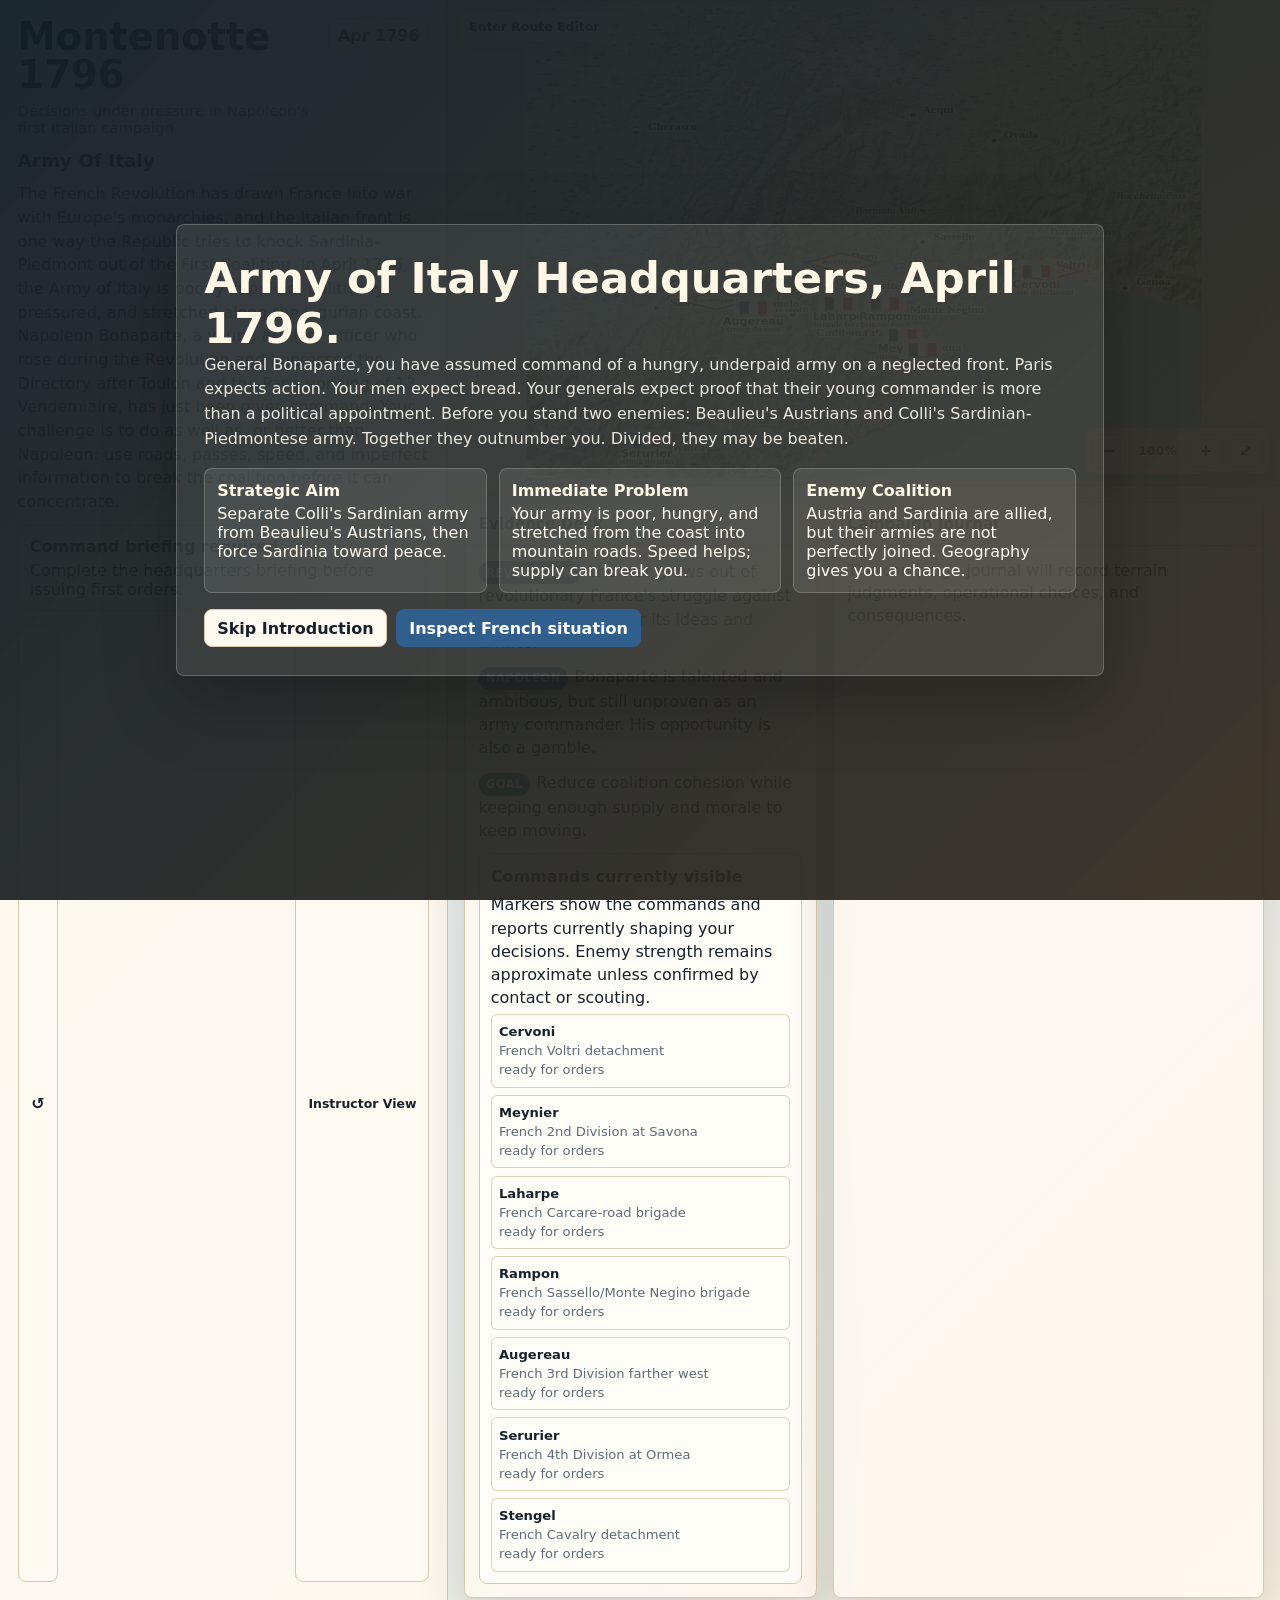
==== outputs/montenotte-prototype.html @ fdc031ea "Deploy Montenotte prototype" ====
<!doctype html>
<html lang="en">
<head>
  <meta charset="utf-8">
  <meta name="viewport" content="width=device-width, initial-scale=1">
  <title>Montenotte 1796: Decisions Under Pressure</title>
  <style>
    :root {
      --ink: #17212b;
      --muted: #5d6c77;
      --paper: #f7f4ec;
      --panel: #fffaf0;
      --line: #d8c9aa;
      --blue: #315f8d;
      --red: #9e3f32;
      --green: #3f7652;
      --gold: #a56b1f;
      --shadow: 0 18px 48px rgba(36, 28, 15, .16);
    }

    * { box-sizing: border-box; }

    body {
      margin: 0;
      font-family: Inter, ui-sans-serif, system-ui, -apple-system, BlinkMacSystemFont, "Segoe UI", sans-serif;
      color: var(--ink);
      background:
        radial-gradient(circle at 15% 10%, rgba(49, 95, 141, .16), transparent 28rem),
        linear-gradient(135deg, #f3eee1, #e6eef0 52%, #f6efe0);
      min-height: 100vh;
    }

    button {
      font: inherit;
      color: inherit;
    }

    .app {
      min-height: 100vh;
      display: grid;
      grid-template-columns: minmax(18rem, 28rem) minmax(28rem, 1fr);
    }

    .left {
      background: rgba(255, 250, 240, .88);
      border-right: 1px solid var(--line);
      padding: 1.1rem;
      display: grid;
      grid-template-rows: auto auto 1fr auto;
      gap: .9rem;
    }

    .titlebar {
      display: flex;
      align-items: flex-start;
      justify-content: space-between;
      gap: 1rem;
    }

    h1 {
      margin: 0;
      font-size: clamp(1.5rem, 3vw, 2.4rem);
      line-height: 1;
      letter-spacing: 0;
    }

    .kicker {
      margin: .45rem 0 0;
      color: var(--muted);
      font-size: .92rem;
    }

    .date-chip {
      flex: 0 0 auto;
      border: 1px solid var(--line);
      background: #fff7e6;
      border-radius: 6px;
      padding: .45rem .55rem;
      font-weight: 800;
      color: #6d4314;
      min-width: 5.6rem;
      text-align: center;
    }

    .meters {
      display: none;
      gap: .55rem;
      padding: .85rem;
      border: 1px solid var(--line);
      border-radius: 8px;
      background: rgba(255, 255, 255, .52);
    }

    body.debug-mode .meters {
      display: grid;
    }

    .meter {
      display: grid;
      grid-template-columns: 8.5rem 1fr 2.1rem;
      gap: .55rem;
      align-items: center;
      font-size: .82rem;
    }

    .track {
      height: .55rem;
      border-radius: 999px;
      overflow: hidden;
      background: #e5dcc9;
      outline: 1px solid rgba(83, 62, 31, .14);
    }

    .bar {
      height: 100%;
      width: 50%;
      background: var(--blue);
      transition: width .28s ease;
    }

    .meter:nth-child(2) .bar { background: var(--green); }
    .meter:nth-child(3) .bar { background: #6f7f48; }
    .meter:nth-child(4) .bar { background: var(--red); }
    .meter:nth-child(5) .bar { background: var(--gold); }
    .meter:nth-child(6) .bar { background: #7a5a91; }

    .stage {
      display: grid;
      grid-template-rows: auto auto 1fr;
      gap: .7rem;
      min-height: 0;
    }

    h2 {
      margin: 0;
      font-size: 1.15rem;
      letter-spacing: 0;
    }

    .brief {
      color: #394956;
      line-height: 1.48;
      margin: 0;
    }

    .choices {
      display: grid;
      gap: .65rem;
      overflow: auto;
      padding-right: .2rem;
    }

    .choice {
      display: grid;
      gap: .35rem;
      width: 100%;
      text-align: left;
      border: 1px solid var(--line);
      border-radius: 8px;
      background: #fffdf8;
      padding: .78rem;
      cursor: pointer;
      box-shadow: 0 2px 0 rgba(99, 72, 35, .09);
    }

    .choice:hover,
    .choice:focus-visible {
      outline: 2px solid rgba(49, 95, 141, .3);
      border-color: #9fb2c4;
    }

    .choice strong {
      display: block;
      font-size: .98rem;
    }

    .choice span {
      color: var(--muted);
      line-height: 1.35;
      font-size: .9rem;
    }

    .choice small {
      color: #6f7a83;
      font-weight: 750;
      line-height: 1.35;
    }

    .footer-actions {
      display: flex;
      gap: .55rem;
      flex-wrap: wrap;
    }

    .debug-toggle {
      margin-left: auto;
      font-size: .78rem;
      background: #fffdf8;
    }

    .icon-button,
    .text-button {
      border: 1px solid var(--line);
      background: #fffaf1;
      border-radius: 8px;
      min-height: 2.4rem;
      padding: .55rem .75rem;
      cursor: pointer;
      font-weight: 750;
    }

    .icon-button {
      width: 2.55rem;
      padding: .45rem;
      display: inline-grid;
      place-items: center;
    }

    .text-button.primary {
      color: white;
      background: var(--blue);
      border-color: var(--blue);
    }

    .main {
      display: grid;
      grid-template-rows: minmax(22rem, 54vh) 1fr;
      min-width: 0;
    }

    .map-wrap {
      position: relative;
      overflow: hidden;
      border-bottom: 1px solid var(--line);
      background: #d9e5df;
    }

    .map-wrap.repair-open {
      display: grid;
      grid-template-columns: minmax(0, 1fr) minmax(18rem, 21rem);
      gap: .55rem;
      padding: .55rem;
    }

    .map-wrap.repair-open.panel-left {
      grid-template-columns: minmax(18rem, 21rem) minmax(0, 1fr);
    }

    .map-wrap.repair-open .map-scroll {
      position: relative;
      inset: auto;
      grid-column: 1;
      grid-row: 1;
      min-width: 0;
      min-height: 0;
      border: 1px solid rgba(23, 33, 43, .18);
    }

    .map-wrap.repair-open.panel-left .map-scroll {
      grid-column: 2;
    }

    .map-wrap.repair-open .zoom-controls {
      right: calc(21rem + 1.25rem);
      bottom: 1.2rem;
    }

    .map-wrap.map-expanded {
      position: fixed;
      inset: .75rem;
      z-index: 30;
      height: auto;
      border: 1px solid var(--line);
      border-radius: 8px;
      box-shadow: 0 24px 70px rgba(23, 33, 43, .34);
    }

    .map-wrap.map-expanded .map-scroll {
      position: absolute;
      inset: 0;
      border: 0;
    }

    .map-wrap.map-expanded.repair-open {
      display: grid;
      grid-template-columns: minmax(0, 1fr) minmax(18rem, 22rem);
      padding: .7rem;
    }

    .map-wrap.map-expanded.repair-open .map-scroll {
      position: relative;
      inset: auto;
      border: 1px solid rgba(23, 33, 43, .18);
    }

    .map-wrap.map-expanded .zoom-controls {
      right: 1.2rem;
      bottom: 1.2rem;
    }

    .map-wrap.map-expanded.repair-open .zoom-controls {
      right: calc(22rem + 1.3rem);
    }

    .map-expanded-backdrop {
      position: fixed;
      inset: 0;
      z-index: 29;
      background: rgba(23, 33, 43, .46);
    }

    .map-scroll {
      position: absolute;
      inset: 0;
      overflow: auto;
      display: grid;
      align-items: start;
      justify-items: center;
      cursor: grab;
      user-select: none;
    }

    .map-scroll.dragging {
      cursor: grabbing;
    }

    .map-canvas {
      position: relative;
      height: 100%;
      width: auto;
      max-width: 100%;
      aspect-ratio: 3370 / 2384;
      max-height: 100%;
      box-shadow: inset 0 0 0 1px rgba(23, 33, 43, .18);
      background: #d9e5df;
      transform-origin: top center;
      transition: height .18s ease, width .18s ease;
    }

    .zoom-controls {
      position: absolute;
      z-index: 5;
      bottom: .65rem;
      right: .65rem;
      display: flex;
      align-items: center;
      gap: .35rem;
      padding: .35rem;
      border: 1px solid rgba(23, 33, 43, .22);
      border-radius: 8px;
      background: rgba(255, 250, 240, .9);
      box-shadow: 0 8px 20px rgba(23, 33, 43, .18);
    }

    .zoom-controls .icon-button {
      width: 2.15rem;
      min-height: 2.15rem;
      padding: .25rem;
      background: #fffdf8;
    }

    .zoom-level {
      min-width: 3.2rem;
      text-align: center;
      font-weight: 850;
      font-size: .78rem;
      color: #4a5660;
    }

    .route-repair-toggle {
      position: absolute;
      z-index: 7;
      top: .65rem;
      left: .65rem;
      min-height: 2.05rem;
      padding: .4rem .6rem;
      font-size: .78rem;
      box-shadow: 0 8px 20px rgba(23, 33, 43, .16);
    }

    .status-phrases {
      display: grid;
      gap: .45rem;
      margin-bottom: .65rem;
    }

    .status-phrase {
      border-left: 3px solid rgba(49, 95, 141, .55);
      padding: .3rem .55rem;
      background: rgba(255, 253, 248, .58);
      color: #334653;
      line-height: 1.35;
    }

    .badge-row {
      display: flex;
      flex-wrap: wrap;
      gap: .45rem;
      margin-top: .55rem;
    }

    .campaign-badge {
      border: 1px solid rgba(49, 95, 141, .28);
      border-radius: 999px;
      padding: .35rem .55rem;
      background: #fffdf8;
      color: #315f8d;
      font-weight: 850;
      font-size: .76rem;
    }

    .map-wrap.repair-open .route-repair-toggle {
      left: 1.2rem;
      top: 1.2rem;
    }

    .route-editor {
      position: absolute;
      z-index: 6;
      top: 3.15rem;
      left: .65rem;
      display: grid;
      align-content: start;
      gap: .45rem;
      width: min(21rem, calc(100% - 1.3rem));
      max-height: calc(100% - 3.8rem);
      overflow-y: auto;
      overscroll-behavior: contain;
      scrollbar-gutter: stable;
      padding: .55rem;
      border: 1px solid rgba(23, 33, 43, .24);
      border-radius: 8px;
      background: rgba(255, 250, 240, .94);
      box-shadow: 0 8px 20px rgba(23, 33, 43, .16);
    }

    .route-editor.dock-right {
      left: auto;
      right: .65rem;
    }

    .map-wrap.repair-open .route-editor,
    .map-wrap.repair-open .route-editor.dock-right {
      position: relative;
      inset: auto;
      z-index: 4;
      grid-column: 2;
      grid-row: 1;
      width: 100%;
      max-height: 100%;
    }

    .map-wrap.repair-open.panel-left .route-editor,
    .map-wrap.repair-open.panel-left .route-editor.dock-right {
      grid-column: 1;
    }

    .route-editor.hidden {
      display: none;
    }

    .route-editor-row {
      display: flex;
      gap: .4rem;
      align-items: center;
      flex-wrap: wrap;
    }

    .route-editor input {
      min-width: 9rem;
      flex: 1 1 10rem;
      border: 1px solid var(--line);
      border-radius: 6px;
      background: #fffdf8;
      padding: .48rem .55rem;
      font: inherit;
      font-size: .82rem;
    }

    .route-editor select {
      flex: 1 1 100%;
      border: 1px solid var(--line);
      border-radius: 6px;
      background: #fffdf8;
      padding: .48rem .55rem;
      font: inherit;
      font-size: .82rem;
    }

    .route-editor-label {
      font-size: .72rem;
      font-weight: 850;
      color: #52606b;
      text-transform: uppercase;
      letter-spacing: .04em;
    }

    .route-editor textarea {
      width: 100%;
      min-height: 3.6rem;
      resize: vertical;
      border: 1px solid var(--line);
      border-radius: 6px;
      background: #fffdf8;
      padding: .45rem .5rem;
      font: 700 .76rem ui-monospace, SFMono-Regular, Menlo, Monaco, Consolas, "Liberation Mono", monospace;
      color: #28333d;
    }

    .route-editor .text-button {
      min-height: 2.05rem;
      padding: .38rem .55rem;
      font-size: .78rem;
    }

    .route-editor-status {
      color: #52606b;
      font-size: .76rem;
      line-height: 1.3;
    }

    .base-map,
    .map-overlay {
      position: absolute;
      inset: 0;
      width: 100%;
      height: 100%;
      display: block;
    }

    .historical-label {
      font-family: "Iowan Old Style", "Baskerville", "Libre Baskerville", Georgia, "Times New Roman", serif;
      letter-spacing: 0;
      text-transform: none;
    }

    .map-label,
    .terrain-label,
    .unit .unit-name,
    .unit .unit-strength,
    .route-edit-index,
    .enemy-name {
      transform-box: fill-box;
      transform-origin: center;
      transform: scaleX(.82);
    }

    .base-map {
      object-fit: fill;
      user-select: none;
    }

    .map-overlay {
      pointer-events: auto;
    }

    .map-label {
      font-size: calc(2.2px * var(--overlay-scale, 1));
      font-weight: 800;
      fill: #22313b;
      paint-order: stroke;
      stroke: rgba(255,255,255,.86);
      stroke-width: calc(.72px * var(--overlay-scale, 1));
    }

    .place-dot {
      fill: #17212b;
      stroke: white;
      stroke-width: .45;
    }

    .army,
    .unit {
      filter: drop-shadow(0 4px 6px rgba(0,0,0,.22));
      transition: transform .35s ease;
    }

    .unit image {
      outline: .2px solid rgba(255,255,255,.75);
    }

    .unit .unit-name,
    .unit .unit-strength,
    .enemy-name {
      font-size: calc(2px * var(--overlay-scale, 1));
      font-weight: 900;
      fill: #17212b;
      paint-order: stroke;
      stroke: rgba(255,255,255,.9);
      stroke-width: calc(.55px * var(--overlay-scale, 1));
      text-anchor: middle;
      dominant-baseline: hanging;
    }

    .unit .unit-strength {
      font-size: calc(1.55px * var(--overlay-scale, 1));
      fill: #3a4650;
    }

    .route {
      fill: none;
      stroke-width: .75;
      stroke-linecap: round;
      stroke-linejoin: round;
      opacity: .78;
    }

    .road-route {
      stroke: rgba(45, 52, 58, .52);
      stroke-width: .36;
      opacity: .45;
    }

    .campaign-arrow {
      stroke-width: 1.05;
      opacity: .88;
      transition: opacity .25s ease;
    }

    .campaign-arrow.inactive {
      opacity: .18;
    }

    .movement-trace {
      fill: none;
      stroke-width: 1.25;
      stroke-linecap: round;
      stroke-linejoin: round;
      opacity: .95;
    }

    .route-edit-line {
      fill: none;
      stroke: #a56b1f;
      stroke-width: .9;
      stroke-linecap: round;
      stroke-linejoin: round;
      stroke-dasharray: 1.4 .8;
      opacity: .95;
    }

    .route-edit-point {
      fill: #fff7e6;
      stroke: #a56b1f;
      stroke-width: .36;
    }

    .route-edit-index {
      font-size: calc(1.45px * var(--overlay-scale, 1));
      font-weight: 900;
      fill: #6d4314;
      text-anchor: middle;
      dominant-baseline: central;
      paint-order: stroke;
      stroke: rgba(255,250,240,.9);
      stroke-width: calc(.32px * var(--overlay-scale, 1));
    }

    .location-edit-hit {
      fill: transparent;
      stroke: transparent;
      cursor: grab;
      pointer-events: all;
    }

    .location-edit-marker {
      fill: rgba(165, 107, 31, .2);
      stroke: #a56b1f;
      stroke-width: .42;
      cursor: grab;
      pointer-events: auto;
    }

    .location-edit-cross {
      stroke: #a56b1f;
      stroke-width: .42;
      stroke-linecap: round;
      cursor: grab;
      pointer-events: auto;
    }

    .location-edit-dragging .location-edit-hit,
    .location-edit-dragging .location-edit-marker,
    .location-edit-dragging .location-edit-cross {
      cursor: grabbing;
    }

    .terrain-label {
      font-size: calc(2px * var(--overlay-scale, 1));
      font-weight: 900;
      fill: #5a3b18;
      paint-order: stroke;
      stroke: rgba(255,250,240,.9);
      stroke-width: calc(.55px * var(--overlay-scale, 1));
      cursor: help;
      pointer-events: auto;
    }

    .topographic-label {
      font-family: "Iowan Old Style", "Palatino Linotype", Palatino, Georgia, serif;
      font-style: italic;
      font-weight: 850;
      fill: #315d48;
      stroke: rgba(244, 255, 238, .92);
    }

    .terrain-label:hover,
    .terrain-label:focus {
      fill: #8a2d20;
      outline: none;
    }

    .report {
      filter: drop-shadow(0 3px 4px rgba(0,0,0,.22));
    }

    .report path {
      fill: #fff7e6;
      stroke: #9e3f32;
      stroke-width: .36;
    }

    .report text {
      font-size: calc(1.08px * var(--overlay-scale, 1));
      font-weight: 950;
      fill: #9e3f32;
      text-anchor: middle;
      dominant-baseline: central;
      paint-order: stroke;
      stroke: rgba(255,250,240,.86);
      stroke-width: calc(.32px * var(--overlay-scale, 1));
    }

    .report-edit-hit {
      fill: transparent;
      stroke: transparent;
      cursor: grab;
      pointer-events: all;
    }

    .report .report-edit-outline {
      fill: rgba(255, 247, 230, .16);
      stroke: #315f8d;
      stroke-width: .42;
      cursor: grab;
    }

    .report-edit-dragging .report-edit-hit,
    .report-edit-dragging .report-edit-outline {
      cursor: grabbing;
    }

    .wedge {
      fill: rgba(49, 95, 141, .2);
      stroke: rgba(49, 95, 141, .35);
      stroke-width: .45;
      transition: opacity .3s ease;
    }

    .dashboard {
      display: grid;
      grid-template-columns: minmax(20rem, .9fr) minmax(22rem, 1.1fr);
      gap: 1rem;
      padding: 1rem;
      min-height: 0;
    }

    .panel {
      border: 1px solid var(--line);
      border-radius: 8px;
      background: rgba(255, 250, 240, .86);
      box-shadow: var(--shadow);
      min-height: 0;
      overflow: hidden;
      display: grid;
      grid-template-rows: auto 1fr;
    }

    .panel h3 {
      margin: 0;
      padding: .75rem .85rem;
      font-size: .95rem;
      border-bottom: 1px solid var(--line);
      background: rgba(255,255,255,.45);
    }

    .panel-body {
      padding: .85rem;
      overflow: auto;
    }

    .evidence {
      display: grid;
      gap: .7rem;
      line-height: 1.45;
    }

    .terrain-note {
      border: 1px solid var(--line);
      border-radius: 8px;
      background: #fffdf8;
      padding: .7rem;
      display: grid;
      gap: .3rem;
    }

    .report-list {
      display: grid;
      gap: .55rem;
    }

    .force-ledger {
      display: grid;
      grid-template-columns: repeat(auto-fit, minmax(9.5rem, 1fr));
      gap: .45rem;
      font-size: .82rem;
    }

    .force-ledger div {
      border: 1px solid rgba(216, 201, 170, .8);
      border-radius: 6px;
      padding: .45rem;
      background: rgba(255, 253, 248, .76);
    }

    .force-ledger strong,
    .force-ledger span {
      display: block;
    }

    .force-ledger span {
      color: var(--muted);
    }


    .report-card {
      border: 1px solid var(--line);
      border-radius: 8px;
      background: #fffdf8;
      padding: .62rem;
    }

    .report-card strong {
      display: block;
      margin-bottom: .2rem;
    }

    .report-card span {
      display: block;
      color: var(--muted);
      font-size: .86rem;
    }

    .attack-card {
      border-color: #c78373;
      background: #fff3ec;
    }

    .attack-card strong {
      color: #8a2d20;
    }

    .evidence p,
    .log p {
      margin: 0;
    }

    .tag {
      display: inline-block;
      font-size: .72rem;
      font-weight: 850;
      text-transform: uppercase;
      letter-spacing: .04em;
      color: white;
      background: var(--blue);
      border-radius: 999px;
      padding: .2rem .45rem;
      margin-right: .4rem;
    }

    .log {
      display: grid;
      gap: .75rem;
      line-height: 1.43;
    }

    .log-entry {
      border-left: 4px solid var(--blue);
      padding-left: .65rem;
    }

    .score {
      display: grid;
      gap: .7rem;
    }

    .score strong {
      font-size: 1.1rem;
    }

    .briefing-screen {
      position: fixed;
      inset: 0;
      z-index: 40;
      display: grid;
      place-items: center;
      padding: 1.4rem;
      background:
        linear-gradient(135deg, rgba(19, 31, 40, .96), rgba(50, 43, 31, .94)),
        radial-gradient(circle at 70% 20%, rgba(216, 201, 170, .16), transparent 26rem);
      color: #fffaf0;
    }

    .briefing-screen.hidden {
      display: none;
    }

    .briefing-card {
      width: min(58rem, 100%);
      max-height: calc(100vh - 2.8rem);
      overflow: auto;
      display: grid;
      gap: 1rem;
      padding: clamp(1rem, 3vw, 1.7rem);
      border: 1px solid rgba(255, 250, 240, .22);
      border-radius: 8px;
      background: rgba(255, 250, 240, .08);
      box-shadow: 0 24px 70px rgba(0,0,0,.26);
    }

    .briefing-card h2 {
      font-size: clamp(1.5rem, 4vw, 2.7rem);
      color: #fff7e6;
    }

    .briefing-card p {
      margin: 0;
      line-height: 1.55;
      color: rgba(255, 250, 240, .9);
    }

    .briefing-grid {
      display: grid;
      grid-template-columns: repeat(auto-fit, minmax(13rem, 1fr));
      gap: .75rem;
    }

    .briefing-unit {
      border: 1px solid rgba(255, 250, 240, .2);
      border-radius: 8px;
      padding: .75rem;
      background: rgba(255, 250, 240, .09);
    }

    .briefing-unit strong {
      display: block;
      color: #fff7e6;
      margin-bottom: .25rem;
    }

    .briefing-actions {
      display: flex;
      flex-wrap: wrap;
      gap: .6rem;
    }

    .briefing-actions .text-button {
      color: var(--ink);
      background: #fffaf1;
    }

    .briefing-actions .text-button.primary {
      color: #fff;
      background: var(--blue);
      border-color: var(--blue);
    }

    .briefing-screen.map-review {
      place-items: start;
      justify-items: start;
      background: linear-gradient(90deg, rgba(23, 33, 43, .72), transparent 58%);
      pointer-events: none;
    }

    .briefing-screen.map-review .briefing-card {
      width: min(28rem, calc(100vw - 2rem));
      pointer-events: auto;
    }

    .hidden { display: none !important; }

    @media (max-width: 900px) {
      .app,
      .dashboard {
        grid-template-columns: 1fr;
      }

      .left {
        border-right: 0;
        border-bottom: 1px solid var(--line);
      }

      .main {
        grid-template-rows: 46vh auto;
      }

      .map-wrap.repair-open {
        grid-template-columns: 1fr;
        grid-template-rows: minmax(16rem, 1fr) minmax(14rem, 42%);
      }

      .map-wrap.repair-open .route-editor,
      .map-wrap.repair-open .route-editor.dock-right {
        grid-column: 1;
        grid-row: 2;
      }

      .map-wrap.repair-open .zoom-controls {
        right: 1.2rem;
        bottom: calc(42% + 1.2rem);
      }
    }

    @media (max-width: 540px) {
      .left,
      .dashboard {
        padding: .75rem;
      }

      .meter {
        grid-template-columns: 6.6rem 1fr 1.8rem;
        font-size: .76rem;
      }

      .date-chip {
        min-width: 4.6rem;
      }
    }
  </style>
</head>
<body>
  <section class="briefing-screen" id="briefingScreen" aria-label="Command briefing">
    <div class="briefing-card">
      <div>
        <h2 id="briefingTitle">Army of Italy Headquarters, April 1796.</h2>
        <p id="briefingText"></p>
      </div>
      <div class="briefing-grid" id="briefingCards"></div>
      <div class="briefing-actions">
        <button class="text-button" id="briefingSkipBtn">Skip Introduction</button>
        <button class="text-button primary" id="briefingNextBtn">Continue</button>
        <button class="text-button hidden" id="briefingInspectBtn">Inspect Map</button>
        <button class="text-button hidden" id="briefingOrdersBtn">Issue First Orders</button>
      </div>
    </div>
  </section>
  <main class="app">
    <section class="left" aria-label="Decision panel">
      <div class="titlebar">
        <div>
          <h1>Montenotte 1796</h1>
          <p class="kicker">Decisions under pressure in Napoleon's first Italian campaign</p>
        </div>
        <div class="date-chip" id="dateChip">10 Apr</div>
      </div>

      <div class="meters" aria-label="Campaign meters">
        <div class="meter"><span>Initiative</span><div class="track"><div class="bar" id="initiativeBar"></div></div><b id="initiativeVal"></b></div>
        <div class="meter"><span>Supply</span><div class="track"><div class="bar" id="supplyBar"></div></div><b id="supplyVal"></b></div>
        <div class="meter"><span>Morale</span><div class="track"><div class="bar" id="moraleBar"></div></div><b id="moraleVal"></b></div>
        <div class="meter"><span>Coalition Cohesion</span><div class="track"><div class="bar" id="coalitionCohesionBar"></div></div><b id="coalitionCohesionVal"></b></div>
        <div class="meter"><span>Austrian Threat</span><div class="track"><div class="bar" id="austrianThreatBar"></div></div><b id="austrianThreatVal"></b></div>
        <div class="meter"><span>Sardinian Pressure</span><div class="track"><div class="bar" id="sardinianPressureBar"></div></div><b id="sardinianPressureVal"></b></div>
        <div class="meter"><span>Intelligence</span><div class="track"><div class="bar" id="intelligenceAccuracyBar"></div></div><b id="intelligenceAccuracyVal"></b></div>
        <div class="meter"><span>French Concentration</span><div class="track"><div class="bar" id="frenchConcentrationBar"></div></div><b id="frenchConcentrationVal"></b></div>
        <div class="meter"><span>Allied Concentration</span><div class="track"><div class="bar" id="alliedConcentrationBar"></div></div><b id="alliedConcentrationVal"></b></div>
        <div class="meter"><span>Political Pressure</span><div class="track"><div class="bar" id="politicalPressureBar"></div></div><b id="politicalPressureVal"></b></div>
        <div class="meter"><span>Days Elapsed</span><div class="track"><div class="bar" id="daysElapsedBar"></div></div><b id="daysElapsedVal"></b></div>
      </div>

      <div class="stage">
        <h2 id="stageTitle"></h2>
        <p class="brief" id="stageBrief"></p>
        <div class="choices" id="choices"></div>
      </div>

      <div class="footer-actions">
        <button class="icon-button" id="backBtn" title="Back one decision" aria-label="Back one decision">↶</button>
        <button class="icon-button" id="resetBtn" title="Restart campaign" aria-label="Restart campaign">↺</button>
        <button class="text-button primary hidden" id="debriefBtn">Debrief</button>
        <button class="text-button debug-toggle" id="debugToggleBtn" aria-pressed="false">Instructor View</button>
      </div>
    </section>

    <section class="main">
      <div class="map-wrap" aria-label="Campaign map">
        <button class="text-button route-repair-toggle hidden" id="routeRepairToggle">Enter Route Editor</button>
        <div class="route-editor hidden" aria-label="Route repair tools" id="routeEditor">
          <div class="route-editor-row">
            <button class="text-button" id="dockRepairBtn">Move panel left</button>
          </div>
          <div class="route-editor-row">
            <span class="route-editor-label">Repair route</span>
            <select id="routeSelect" aria-label="Route to repair"></select>
          </div>
          <div class="route-editor-row">
            <input id="routeNameInput" value="voltriToSavona" aria-label="Route name">
          </div>
          <div class="route-editor-row">
            <button class="text-button" id="startRouteBtn">Start new route</button>
            <button class="text-button" id="undoRouteBtn">Undo point</button>
            <button class="text-button" id="deleteRouteBtn">Delete route</button>
            <button class="text-button" id="saveRouteBtn">Confirm route</button>
            <button class="text-button" id="copyRouteBtn">Copy route data</button>
          </div>
          <textarea id="routeCopyOutput" readonly aria-label="Copied route data"></textarea>
          <div class="route-editor-row">
            <span class="route-editor-label">Repair place</span>
            <select id="locationSelect" aria-label="Place to repair"></select>
          </div>
          <div class="route-editor-row">
            <input id="locationNameInput" value="Savona" aria-label="Place name">
          </div>
          <div class="route-editor-row">
            <button class="text-button" id="startLocationBtn">Start placing</button>
            <button class="text-button" id="confirmLocationBtn">Confirm place</button>
            <button class="text-button" id="deleteLocationBtn">Delete marker</button>
            <button class="text-button" id="copyLocationBtn">Copy place data</button>
          </div>
          <textarea id="locationCopyOutput" readonly aria-label="Copied place data"></textarea>
          <div class="route-editor-row">
            <span class="route-editor-label">Repair report marker</span>
            <select id="reportSelect" aria-label="Report marker to repair"></select>
          </div>
          <div class="route-editor-row">
            <input id="reportLabelInput" value="reported enemy force" aria-label="Report name">
          </div>
          <div class="route-editor-row">
            <input id="reportSymbolInput" value="Enemy?" aria-label="Map symbol">
          </div>
          <div class="route-editor-row">
            <button class="text-button" id="startReportBtn">Start report placing</button>
            <button class="text-button" id="confirmReportBtn">Confirm report</button>
            <button class="text-button" id="copyReportBtn">Copy report data</button>
          </div>
          <textarea id="reportCopyOutput" readonly aria-label="Copied report data"></textarea>
          <div class="route-editor-row">
            <span class="route-editor-label">Repair unit movement</span>
            <select id="movementDecisionSelect" aria-label="Decision movement to repair"></select>
          </div>
          <div class="route-editor-row">
            <select id="movementUnitSelect" aria-label="Unit to repair"></select>
          </div>
          <div class="route-editor-row">
            <select id="movementStartSelect" aria-label="Starting place for unit"></select>
          </div>
          <div class="route-editor-row">
            <input id="movementRoutesInput" value="" aria-label="Route sequence for unit" placeholder="route ids, comma separated">
          </div>
          <div class="route-editor-row">
            <button class="text-button" id="confirmMovementBtn">Confirm movement</button>
            <button class="text-button" id="copyMovementBtn">Copy movement data</button>
          </div>
          <textarea id="movementCopyOutput" readonly aria-label="Copied movement data"></textarea>
          <div class="route-editor-row">
            <span class="route-editor-label">Lock / transfer repairs</span>
          </div>
          <div class="route-editor-row">
            <button class="text-button" id="lockRepairBtn">Lock current repairs</button>
            <button class="text-button" id="copyAllRepairBtn">Copy all repair data</button>
            <button class="text-button" id="importRepairBtn">Import repair data</button>
          </div>
          <textarea id="repairDataInput" aria-label="Paste repair JSON" placeholder="Paste saved repair JSON here, then Import repair data"></textarea>
          <textarea id="repairDataOutput" readonly aria-label="All saved repair data"></textarea>
          <div class="route-editor-status" id="routeEditorStatus">Route editor idle. Start a route, then click the map along the road.</div>
        </div>
        <div class="zoom-controls" aria-label="Map zoom controls">
          <button class="icon-button" id="zoomOutBtn" title="Zoom out" aria-label="Zoom out">−</button>
          <span class="zoom-level" id="zoomLevel">100%</span>
          <button class="icon-button" id="zoomInBtn" title="Zoom in" aria-label="Zoom in">+</button>
          <button class="icon-button" id="zoomFitBtn" title="Open large map" aria-label="Open large map">⤢</button>
        </div>
        <div class="map-scroll">
          <div class="map-canvas">
            <img class="base-map" src="montenotte-map.png" alt="Terrain map of the Montenotte campaign area from Genoa and Savona inland toward Dego, Ceva, and Mondovi.">
            <svg class="map-overlay" viewBox="0 0 100 100" preserveAspectRatio="none" role="img" aria-labelledby="mapTitle mapDesc">
              <title id="mapTitle">Editable overlay on the Montenotte campaign map</title>
              <desc id="mapDesc">Named locations, roads, movement arrows, and army positions are drawn from editable x/y percentage coordinates.</desc>
              <defs>
                <marker id="arrowBlue" viewBox="0 0 10 10" refX="9" refY="5" markerWidth="3" markerHeight="3" orient="auto-start-reverse">
                  <path d="M 0 0 L 10 5 L 0 10 z" fill="#315f8d"></path>
                </marker>
                <marker id="arrowRed" viewBox="0 0 10 10" refX="9" refY="5" markerWidth="3" markerHeight="3" orient="auto-start-reverse">
                  <path d="M 0 0 L 10 5 L 0 10 z" fill="#9e3f32"></path>
                </marker>
                <marker id="arrowGreen" viewBox="0 0 10 10" refX="9" refY="5" markerWidth="3" markerHeight="3" orient="auto-start-reverse">
                  <path d="M 0 0 L 10 5 L 0 10 z" fill="#3f7652"></path>
                </marker>
              </defs>
              <g id="routeLayer"></g>
              <g id="movementLayer"></g>
              <g id="enemyMovementLayer"></g>
              <g id="terrainLayer"></g>
              <g id="wedge" opacity=".1"></g>
              <g id="placeLayer"></g>
              <g id="reportLayer"></g>
              <g id="unitLayer"></g>
              <g id="routeEditLayer"></g>
              <g id="locationEditLayer"></g>
              <g id="reportEditLayer"></g>
            </svg>
          </div>
        </div>
      </div>

      <div class="dashboard">
        <article class="panel">
          <h3>Evidence Desk</h3>
          <div class="panel-body evidence" id="evidence"></div>
        </article>
        <article class="panel">
          <h3>Campaign Journal</h3>
          <div class="panel-body log" id="journal"></div>
        </article>
      </div>
    </section>
  </main>

  <script>
    /*
      EDITING THE MAP
      All coordinates below are percentages of the map image:
      x: 0 is the left edge, x: 100 is the right edge.
      y: 0 is the top edge, y: 100 is the bottom edge.
      To move a town, pass, road point, report, or unit marker, change these x/y numbers.
    */
    const locations = {
      Genoa: { x: 88.1, y: 59.4, labelDx: 1.1, labelDy: -0.6 },
      Voltri: { x: 76.4, y: 55.9, labelDx: 1, labelDy: -0.6 },
      TurchinoPass: { x: 74.9, y: 49.0, label: "Turchino Pass", labelDx: 1, labelDy: -0.6 },
      BocchettaPass: { x: 84.7, y: 41.7, label: "Bocchetta Pass", labelDx: 1, labelDy: -0.6 },
      Savona: { x: 57.1, y: 72.2, labelDx: 0.9, labelDy: 0.1 },
      CadibonaPass: { x: 49.4, y: 68.9, label: "Cadibona Pass", labelDx: -7.6, labelDy: 0.4 },
      Montenotte: { x: 44.5, y: 60.2, labelDx: 0.9, labelDy: -0.6 },
      MonteNegino: { x: 54.6, y: 65.2, label: "Monte Negino", labelDx: 0.9, labelDy: -0.7 },
      Sassello: { x: 58.6, y: 49.9, labelDx: 0.9, labelDy: -0.5 },
      Carcare: { x: 45.2, y: 65.7, labelDx: 0.9, labelDy: 0.2 },
      Cairo: { x: 44.5, y: 59.4, labelDx: 0.9, labelDy: -0.5 },
      Dego: { x: 46.8, y: 54.2, labelDx: 0.9, labelDy: -0.5 },
      Millesimo: { x: 39.7, y: 64.8, labelDx: -6.2, labelDy: -0.4 },
      Montezemolo: { x: 35.5, y: 63.1, labelDx: -6.5, labelDy: 0.2 },
      Ceva: { x: 28.4, y: 61.9, labelDx: -2.8, labelDy: -0.4 },
      Ormea: { x: 20.0, y: 93.5, labelDx: 0.9, labelDy: -0.5 },
      Mondovi: { x: 14.0, y: 60.8, labelDx: 0.9, labelDy: -0.5 },
      SanMichele: { x: 19.8, y: 63.5, label: "San Michele", labelDx: 0.9, labelDy: -0.5 },
      Cherasco: { x: 16.8, y: 27.3, labelDx: 0.9, labelDy: -0.5 },
      Acqui: { x: 57.2, y: 23.7, labelDx: 0.8, labelDy: -0.5 },
      Ovada: { x: 69.0, y: 28.9, labelDx: 0.8, labelDy: -0.5 },
      BormidaValley: { x: 46.6, y: 45.3, label: "Bormida Valley", labelDx: 1, labelDy: -1.1 },
      CoastRoad: { x: 70.4, y: 67.0, label: "Coast Road", labelDx: 1, labelDy: -.7 }
    };

    const routes = {
      mondoviToSanMichele: [
        { x: 14.0, y: 61.1 },
        { x: 15.1, y: 66.0 },
        { x: 19.7, y: 63.8 }
      ],
      voltriToSavona: [
        { x: 76.8, y: 55.5 },
        { x: 73.4, y: 57.9 },
        { x: 70.4, y: 60.2 },
        { x: 67.3, y: 63.5 },
        { x: 64.2, y: 65.3 },
        { x: 61.8, y: 67.9 },
        { x: 59.0, y: 70.2 },
        { x: 57.2, y: 72.3 }
      ],
      turchinoToVoltri: [
        { x: 74.8, y: 49.0 },
        { x: 76.4, y: 56.2 }
      ],
      savonaToCadibona: [
        { x: 58.1, y: 72.1 },
        { x: 49.4, y: 69.1 }
      ],
      cadibonaToMontenotte: [
        { x: 49.4, y: 69.1 },
        { x: 45.8, y: 66.2 },
        { x: 44.5, y: 60.3 }
      ],
      carcareRoadToMontenotte: [
        { x: 45.4, y: 66.2 },
        { x: 44.5, y: 60.4 }
      ],
      sasselloRoadToMontenotte: [
        { x: 58.6, y: 50.0 },
        { x: 57.9, y: 53.8 },
        { x: 57.9, y: 57.0 },
        { x: 58.7, y: 60.6 },
        { x: 54.7, y: 65.3 }
      ],
      montenotteToDego: [
        { x: 44.6, y: 60.4 },
        { x: 46.1, y: 57.1 },
        { x: 46.9, y: 53.9 }
      ],
      carcareToDego: [
        { x: 45.2, y: 66.0 },
        { x: 44.4, y: 60.4 },
        { x: 45.8, y: 56.9 },
        { x: 46.7, y: 53.7 }
      ],
      acquiToDego: [
        { x: 57.3, y: 23.8 },
        { x: 55.4, y: 24.3 },
        { x: 54.1, y: 24.9 },
        { x: 50.5, y: 26.3 },
        { x: 50.0, y: 30.3 },
        { x: 49.6, y: 33.9 },
        { x: 49.2, y: 37.2 },
        { x: 48.7, y: 40.9 },
        { x: 46.3, y: 50.4 },
        { x: 46.8, y: 54.5 }
      ],
      bocchettaToVoltri: [
        { x: 84.7, y: 41.7 },
        { x: 82.4, y: 45.1 },
        { x: 79.7, y: 50.2 },
        { x: 76.4, y: 55.9 }
      ],
      ovadaToDego: [
        { x: 69.0, y: 29.0 },
        { x: 66.9, y: 31.2 },
        { x: 63.7, y: 33.6 },
        { x: 61.3, y: 36.9 },
        { x: 59.6, y: 39.5 },
        { x: 57.7, y: 40.2 },
        { x: 55.4, y: 40.7 },
        { x: 57.0, y: 43.5 },
        { x: 54.5, y: 47.1 },
        { x: 53.7, y: 48.3 },
        { x: 53.8, y: 51.1 },
        { x: 54.2, y: 53.4 },
        { x: 51.7, y: 52.4 },
        { x: 49.5, y: 53.0 },
        { x: 46.8, y: 54.2 }
      ],
      carcareToMillesimo: [
        { x: 45.2, y: 66.0 },
        { x: 39.8, y: 65.0 }
      ],
      millesimoToMontezemolo: [
        { x: 39.7, y: 65.1 },
        { x: 37.1, y: 65.5 },
        { x: 35.6, y: 63.3 }
      ],
      millesimoToCeva: [
        { x: 39.8, y: 65.2 },
        { x: 36.4, y: 65.7 },
        { x: 34.1, y: 63.2 },
        { x: 29.3, y: 63.7 },
        { x: 28.2, y: 61.9 }
      ],
      ormeaToCeva: [
        { x: 20.0, y: 93.8 },
        { x: 20.4, y: 92.8 },
        { x: 23.5, y: 91.7 },
        { x: 25.0, y: 89.3 },
        { x: 26.2, y: 88.0 },
        { x: 27.0, y: 85.3 },
        { x: 27.2, y: 81.2 },
        { x: 28.2, y: 76.2 },
        { x: 29.6, y: 69.3 },
        { x: 29.9, y: 64.8 },
        { x: 28.0, y: 61.9 }
      ],
      cevaToMondovi: [
        { x: 28.6, y: 61.8 },
        { x: 23.6, y: 60.1 },
        { x: 21.5, y: 59.7 },
        { x: 18.3, y: 57.6 },
        { x: 16.3, y: 57.3 },
        { x: 14.1, y: 61.1 }
      ]
    };

    const routeRepairCatalog = [
      { id: "voltriToSavona", label: "Coastal road: Voltri to Savona", note: "Cervoni withdrawal and coast movement." },
      { id: "turchinoToVoltri", label: "Turchino Pass road to Voltri", note: "Beaulieu/Sebottendorf approach." },
      { id: "bocchettaToVoltri", label: "Bocchetta Pass road to Voltri", note: "Pittoni approach." },
      { id: "savonaToCadibona", label: "Savona to Cadibona Pass", note: "Main inland gate from the coast." },
      { id: "cadibonaToMontenotte", label: "Cadibona Pass to Montenotte", note: "French concentration toward the seam." },
      { id: "carcareRoadToMontenotte", label: "Carcare road to Montenotte / Monte Negino", note: "Laharpe/Massena central attack route." },
      { id: "sasselloRoadToMontenotte", label: "Sassello road to Monte Negino / Montenotte", note: "Rampon/Laharpe forward line." },
      { id: "montenotteToDego", label: "Montenotte to Dego", note: "Austrian side after Montenotte." },
      { id: "carcareToDego", label: "Carcare to Dego road", note: "Central hinge toward the Austrian side." },
      { id: "ovadaToDego", label: "Ovada to Dego road", note: "Austrian approach/counter-move toward Dego." },
      { id: "acquiToDego", label: "Acqui to Dego road", note: "Austrian road from the northeast." },
      { id: "carcareToMillesimo", label: "Carcare to Millesimo road", note: "Western branch toward Colli and Provera." },
      { id: "millesimoToMontezemolo", label: "Millesimo to Montezemolo road", note: "Western mountain road." },
      { id: "millesimoToCeva", label: "Millesimo to Ceva road", note: "Pressure route toward Colli." },
      { id: "ormeaToCeva", label: "Ormea to Ceva road", note: "Serurier's western approach." },
      { id: "cevaToMondovi", label: "Ceva to Mondovi road", note: "Late Sardinian pressure route." },
      { id: "mondoviToSanMichele", label: "Mondovi to San Michele road", note: "Corsaglia/San Michele line." }
    ];

    const locationRepairCatalog = [
      "Genoa", "Voltri", "TurchinoPass", "BocchettaPass", "Savona", "CadibonaPass",
      "Montenotte", "MonteNegino", "Sassello", "Carcare", "Cairo", "Dego",
      "Millesimo", "Montezemolo", "Ceva", "Ormea", "Mondovi", "SanMichele",
      "Cherasco", "Acqui", "Ovada", "BormidaValley"
    ];

    const armyForces = {
      /*
        Strengths are editable starting strengths. They use historical order-of-battle figures where available:
        Army of Italy: 42,717 in the field, 64,356 total.
        Laharpe 8,614; Meynier 9,526; Augereau 10,117; Serurier 9,448.
        Cavalry: Stengel 3,090 and Kilmaine 1,778. Cervoni's Voltri force is shown as 5,000 from the campaign account.
      */
      french: [
        { id: "cervoni", side: "french", name: "Cervoni", role: "Voltri detachment", strength: 5000, location: { place: "Voltri", dx: -1.2, dy: 1.8 }, flag: "flag-france.png", visible: true },
        { id: "meynier", side: "french", name: "Meynier", role: "2nd Division at Savona", strength: 9526, location: { place: "Savona", dx: -1.4, dy: -1.4 }, flag: "flag-france.png", visible: true },
        { id: "laharpeCarcare", side: "french", name: "Laharpe", role: "Carcare-road brigade", strength: 4300, location: { place: "Carcare", dx: 1.1, dy: -1.4 }, flag: "flag-france.png", visible: true },
        { id: "laharpeSassello", side: "french", name: "Rampon", role: "Sassello/Monte Negino brigade", strength: 4314, location: { place: "MonteNegino", dx: -1.5, dy: -1.0 }, flag: "flag-france.png", visible: true },
        { id: "augereau", side: "french", name: "Augereau", role: "3rd Division farther west", strength: 10117, location: { place: "Montezemolo", dx: -1.6, dy: 2.1 }, flag: "flag-france.png", visible: true },
        { id: "serurier", side: "french", name: "Serurier", role: "4th Division at Ormea", strength: 9448, location: { place: "Ormea", dx: -1.7, dy: -1.0 }, flag: "flag-france.png", visible: true },
        { id: "stengel", side: "french", name: "Stengel", role: "Cavalry detachment", strength: 1545, location: { place: "Savona", dx: 1.5, dy: 1.6 }, flag: "flag-france.png", visible: true },
        { id: "kilmaine", side: "french", name: "Kilmaine", role: "Cavalry en route", strength: 1778, location: { place: "Savona", dx: 2.6, dy: 2.7 }, flag: "flag-france.png", visible: false }
      ],
      austrian: [
        { id: "beaulieu", side: "austrian", name: "Beaulieu", role: "Voltri column", strength: 3200, location: { place: "TurchinoPass", dx: .8, dy: -1.0 }, flag: "flag-austria.png", visible: false },
        { id: "pittoni", side: "austrian", name: "Pittoni", role: "Bocchetta column", strength: 4000, location: { place: "BocchettaPass", dx: .7, dy: -1.0 }, flag: "flag-austria.png", visible: false },
        { id: "argenteau", side: "austrian", name: "Argenteau", role: "Right wing", strength: 9000, location: { place: "Dego", dx: 1.5, dy: -1.3 }, flag: "flag-austria.png", visible: false },
        { id: "vukassovich", side: "austrian", name: "Vukassovich", role: "Dego support", strength: 4500, location: { place: "Ovada", dx: .8, dy: -1.1 }, flag: "flag-austria.png", visible: false }
      ],
      piedmont: [
        { id: "colli", side: "piedmont", name: "Colli", role: "Sardinian army", strength: 20000, location: { place: "Ceva", dx: 1.7, dy: -1.5 }, flag: "flag-piedmont.png", visible: false },
        { id: "provera", side: "piedmont", name: "Provera", role: "Austrian auxiliary", strength: 4000, location: { place: "Millesimo", dx: 1.6, dy: -1.3 }, flag: "flag-piedmont.png", visible: false }
      ]
    };

    const terrainFeatures = [
      {
        id: "cadibona",
        title: "Cadibona Pass",
        location: "CadibonaPass",
        kind: "topographic",
        note: "The pass is the gate from Savona into the mountain roads. Whoever moves through it quickly can concentrate inland; whoever loses it risks being pinned to the coast."
      },
      {
        id: "turchino",
        title: "Turchino Pass",
        location: "TurchinoPass",
        kind: "topographic",
        note: "One of Beaulieu's coastal approaches toward Voltri. It matters because pressure here can pull French attention eastward along the coast."
      },
      {
        id: "bocchetta",
        title: "Bocchetta Pass",
        location: "BocchettaPass",
        kind: "topographic",
        note: "Another Austrian approach toward Voltri and Genoa. It is a road-and-pass problem, not simply a battlefield point."
      },
      {
        id: "bormida",
        title: "Bormida Valley",
        location: "BormidaValley",
        kind: "topographic",
        note: "The valley roads connect Montenotte, Cairo, Carcare, and Dego. They are the operating space where French divisions can split the allied armies."
      },
      {
        id: "carcare",
        title: "Carcare Junction",
        location: "Carcare",
        note: "Carcare is a road junction between the Austrian side near Dego and the Sardinian side near Millesimo and Ceva. It is a useful way to teach coalition separation."
      }
    ];

    const startingReports = [
      { side: "Austrian", label: "reported enemy force", location: "Voltri", estimate: "about 7,200", reliability: "high", updated: "today", source: "officer", note: "Beaulieu's attack combines Sebottendorf over Turchino and Pittoni over Bocchetta.", stale: false },
      { side: "Austrian", label: "rumoured column", location: "Dego", estimate: "perhaps 5,000-6,000", reliability: "low", updated: "yesterday", source: "scout", note: "Scouts disagree whether this is Argenteau's main body or detached troops.", stale: true },
      { side: "Sardinian", label: "last seen near...", location: "Ceva", estimate: "perhaps 20,000 in the wider Sardinian army", reliability: "medium", updated: "two days ago", source: "local guide", note: "Colli's troops guard the western roads, but their exact line is uncertain.", stale: false }
    ];

    /*
      BRANCHING CAMPAIGN DATA
      This is the active decision tree. Montenotte, Dego, Millesimo/Ceva, and retreat outcomes
      are generated by player choices rather than by a fixed historical timeline.
    */
    const openingTurn = {
      date: "10 Apr",
      title: "Opening Disposition",
      brief: "Beaulieu has struck Cervoni at Voltri. The historical opportunity is not automatic: the French must decide whether to answer on the coast, hold Savona, push west, or concentrate through Cadibona toward the allied seam around Montenotte and Carcare.",
      enemyEvent: {
        title: "Voltri under attack",
        side: "austrian",
        location: "Voltri",
        route: ["turchinoToVoltri", "bocchettaToVoltri"],
        reveal: ["beaulieu", "pittoni"],
        moves: [
          { id: "beaulieu", to: { place: "Voltri", dx: 1.5, dy: -1.1 } },
          { id: "pittoni", to: { place: "Voltri", dx: 2.7, dy: .6 } },
          { id: "cervoni", to: { place: "Savona", dx: 1.8, dy: -2.0 } }
        ],
        text: "Cervoni is falling back from Voltri toward Savona after fighting a larger Austrian force. This creates danger on the coast, but also pulls Beaulieu eastward and leaves Argenteau's inland wing exposed.",
        responseHint: "Your first choice decides whether Montenotte can happen at all."
      },
      reports: startingReports,
      choices: [
        {
          label: "Order Massena and Laharpe to strike toward Montenotte",
          rationale: "Use Cadibona, Carcare, and the two Laharpe brigades to concentrate against the seam before Austria and Sardinia can support one another.",
          effectText: "The army accepts supply risk to create a central concentration.",
          delta: { initiative: 16, supply: -8, morale: 5, coalitionCohesion: -18, austrianThreat: -8, sardinianPressure: 4, intelligenceAccuracy: 2, frenchConcentration: 18 },
          routes: ["savonaToCadibona", "carcareRoadToMontenotte", "sasselloRoadToMontenotte"],
          reveal: ["argenteau"],
          unitMoves: [
            { id: "cervoni", to: { place: "Savona", dx: 1.8, dy: -2.0 } },
            { id: "meynier", to: { place: "Carcare", dx: -1.7, dy: 1.4 } },
            { id: "laharpeCarcare", to: { place: "Montenotte", dx: -1.8, dy: 1.0 } },
            { id: "laharpeSassello", to: { place: "MonteNegino", dx: -1.5, dy: -1.0 } },
            { id: "argenteau", to: { place: "Montenotte", dx: 1.4, dy: -1.1 } }
          ],
          casualties: [
            { id: "cervoni", loss: 227, note: "Voltri withdrawal" },
            { id: "laharpeCarcare", loss: 260, note: "Montenotte attack" },
            { id: "laharpeSassello", loss: 220, note: "Monte Negino fighting" },
            { id: "meynier", loss: 220, note: "supporting concentration" },
            { id: "argenteau", loss: 2500, note: "Montenotte defeat" }
          ],
          battle: {
            title: "Battle report: Montenotte",
            text: "Because you struck the seam quickly, Montenotte occurs. Laharpe and Massena's advance guard pin Argenteau near Monte Negino while forces from Savona and Carcare turn the Austrian flank. The victory opens the road problem: Dego to the northeast or Millesimo/Ceva to the west?"
          },
          map: { reports: ["Dego", "Millesimo"], wedge: .66 },
          next: "afterCenter",
          lesson: "Montenotte is not a scripted battle; it is the result of concentration at the hinge between two allied armies."
        },
        {
          label: "Remain near Savona and improve supply",
          rationale: "Keep the army near coastal supply and let reports clarify Beaulieu's intentions.",
          effectText: "The army preserves supply but gives the coalition time to understand the French position.",
          delta: { initiative: -14, supply: 10, morale: -2, coalitionCohesion: 12, austrianThreat: 10, sardinianPressure: -2, intelligenceAccuracy: 8, frenchConcentration: -10 },
          routes: ["voltriToSavona"],
          reveal: ["beaulieu", "pittoni"],
          unitMoves: [
            { id: "cervoni", to: { place: "Savona", dx: 1.8, dy: -2.0 } },
            { id: "meynier", to: { place: "Savona", dx: -1.4, dy: -1.4 } },
            { id: "stengel", to: { place: "Savona", dx: 1.5, dy: 1.6 } }
          ],
          casualties: [
            { id: "cervoni", loss: 227, note: "Voltri withdrawal" }
          ],
          battle: {
            title: "Operational report: Savona defensive posture",
            text: "No Montenotte battle develops. The French remain coherent around Savona, but the road junctions inland remain contested and the allied armies have more time to coordinate."
          },
          map: { reports: ["Voltri", "Dego", "Ceva"], wedge: .12 },
          next: "afterDelay",
          lesson: "Supply security is useful, but in this geography waiting can let separated enemies become one problem."
        },
        {
          label: "Attack east toward Beaulieu at Voltri",
          rationale: "Try to punish Beaulieu's coastal attack and secure the Genoa-facing supply corridor.",
          effectText: "The French answer the most visible threat, but the inland seam is neglected.",
          delta: { initiative: -3, supply: -8, morale: 2, coalitionCohesion: 8, austrianThreat: 8, sardinianPressure: -4, intelligenceAccuracy: -4, frenchConcentration: -16 },
          routes: ["voltriToSavona", "turchinoToVoltri", "bocchettaToVoltri"],
          reveal: ["beaulieu", "pittoni"],
          unitMoves: [
            { id: "cervoni", to: { place: "Voltri", dx: -1.2, dy: 1.8 } },
            { id: "meynier", to: { place: "Voltri", dx: -2.2, dy: -.8 } },
            { id: "stengel", to: { place: "Voltri", dx: .4, dy: 2.0 } },
            { id: "beaulieu", to: { place: "Voltri", dx: 1.5, dy: -1.1 } }
          ],
          casualties: [
            { id: "cervoni", loss: 350, note: "renewed coastal fighting" },
            { id: "meynier", loss: 400, note: "Voltri counterstroke" },
            { id: "beaulieu", loss: 250, note: "coastal skirmishing" }
          ],
          battle: {
            title: "Battle report: Voltri renewed",
            text: "You fight where Beaulieu wants attention. The coastal action is tactically plausible, but the Bocchetta and Turchino roads pull French strength away from Carcare and Montenotte."
          },
          map: { reports: ["Voltri", "Dego", "Ceva"], wedge: .08 },
          next: "afterEast",
          lesson: "The nearest attack is not always the decisive one; the coast road competes with the inland road network for time and troops."
        },
        {
          label: "Shift west against Colli before securing the center",
          rationale: "Try to pressure Sardinia immediately and make Turin fear a French breakthrough.",
          effectText: "Political pressure rises against Sardinia, but Austria is left close to the French flank.",
          delta: { initiative: 5, supply: -10, morale: 1, coalitionCohesion: -4, austrianThreat: 14, sardinianPressure: 16, intelligenceAccuracy: -6, frenchConcentration: -8 },
          routes: ["carcareToMillesimo", "millesimoToMontezemolo", "millesimoToCeva", "ormeaToCeva"],
          reveal: ["colli", "provera"],
          unitMoves: [
            { id: "augereau", to: { place: "Millesimo", dx: -1.6, dy: 2.1 } },
            { id: "serurier", to: { place: "Ceva", dx: -2.0, dy: 2.0 } },
            { id: "provera", to: { place: "Millesimo", dx: 1.6, dy: -1.3 } },
            { id: "colli", to: { place: "Ceva", dx: 1.7, dy: -1.5 } }
          ],
          casualties: [
            { id: "augereau", loss: 700, note: "Millesimo/Cosseria fighting" },
            { id: "serurier", loss: 240, note: "Ceva road pressure" },
            { id: "provera", loss: 988, note: "Cosseria detachment lost" },
            { id: "colli", loss: 150, note: "Ceva rearguard" }
          ],
          battle: {
            title: "Battle report: Millesimo and Ceva pressure",
            text: "Because you turned west first, the major fighting develops around Millesimo and the Ceva approaches. Sardinia feels threatened, but Dego and Montenotte are not secure behind you."
          },
          map: { reports: ["Dego", "Ceva"], wedge: .34 },
          next: "afterWest",
          lesson: "Political pressure against Sardinia can be powerful, but it is dangerous before the Austrian side of the seam is contained."
        },
        {
          label: "Split forces east and west to answer both threats",
          rationale: "Send part of the army toward Voltri while pushing another part toward Millesimo and Ceva.",
          effectText: "The army tries to be strong everywhere and becomes weaker on the mountain roads that connect its columns.",
          delta: { initiative: -8, supply: -14, morale: -7, coalitionCohesion: 16, austrianThreat: 14, sardinianPressure: 4, intelligenceAccuracy: -8, frenchConcentration: -24, alliedConcentration: 20 },
          routes: ["voltriToSavona", "savonaToCadibona", "carcareToMillesimo"],
          reveal: ["beaulieu", "pittoni", "colli", "argenteau"],
          unitMoves: [
            { id: "cervoni", to: { place: "Savona", dx: 1.8, dy: -2.0 } },
            { id: "meynier", to: { place: "Voltri", dx: -2.2, dy: -.8 } },
            { id: "augereau", to: { place: "Millesimo", dx: -1.6, dy: 2.1 } },
            { id: "argenteau", to: { place: "Montenotte", dx: 1.4, dy: -1.1 } },
            { id: "colli", to: { place: "Ceva", dx: 1.7, dy: -1.5 } }
          ],
          casualties: [
            { id: "meynier", loss: 720, note: "exposed coastal movement" },
            { id: "augereau", loss: 640, note: "unsupported western probe" },
            { id: "cervoni", loss: 227, note: "Voltri withdrawal" }
          ],
          battle: {
            title: "Alternate Campaign Outcome: French divisions separated",
            text: "No clean historical battle develops. The French columns move on different roads while Austrian and Sardinian forces regain the time needed to cooperate."
          },
          map: { reports: ["Voltri", "Dego", "Ceva"], wedge: .04 },
          lesson: "In this campaign, concentration is not a slogan. It is the difference between an army and scattered detachments.",
          next: "afterSplit"
        }
      ]
    };

    const followUpTurns = {
      afterCenter: {
        date: "13-15 Apr",
        title: "Exploit The Split",
        brief: "Montenotte has opened a gap, but the campaign is not won. The roads now ask a second question: Dego checks Austria, while Millesimo and Ceva pressure Sardinia.",
        reports: [
          { side: "Austrian", label: "last seen near...", location: "Dego", estimate: "several thousand", reliability: "medium", updated: "today", note: "Argenteau's survivors and Vukassovich may still contest Dego.", stale: false },
          { side: "Sardinian", label: "reported enemy force", location: "Millesimo", estimate: "several thousand with a castle detachment", reliability: "medium", updated: "today", note: "Provera and Piedmontese troops can delay the western road.", stale: false }
        ],
        choices: [
          {
            label: "Turn northeast against Dego",
            rationale: "Secure Dego so the Austrians cannot reopen the link to Colli.",
            effectText: "Dego becomes the next battle because you chose the Austrian road.",
            delta: { initiative: 8, supply: -7, morale: 6, coalitionCohesion: -12, austrianThreat: -18, sardinianPressure: 2, intelligenceAccuracy: 1, frenchConcentration: 5 },
            routes: ["montenotteToDego", "carcareToDego", "ovadaToDego"],
            reveal: ["vukassovich"],
            unitMoves: [
              { id: "meynier", to: { place: "Dego", dx: -2.6, dy: -.5 } },
              { id: "laharpeCarcare", to: { place: "Dego", dx: -1.4, dy: 1.2 } },
              { id: "vukassovich", to: { place: "Dego", dx: 2.4, dy: .8 } }
            ],
            casualties: [
              { id: "meynier", loss: 650, note: "Dego fighting" },
              { id: "laharpeCarcare", loss: 850, note: "Dego fighting" },
              { id: "vukassovich", loss: 1757, note: "Dego counterattack defeated" }
            ],
            battle: { title: "Battle report: Dego", text: "Dego happens because you turn northeast after Montenotte. The French secure the Austrian road but spend time and strength before pressing Sardinia." },
            map: { reports: ["Dego", "Millesimo"], wedge: .78 },
            lesson: "Dego protects the split; it does not by itself force Sardinia out of the war."
          },
          {
            label: "Turn west through Millesimo toward Ceva",
            rationale: "Exploit the split politically by making Colli defend the road to Turin.",
            effectText: "Millesimo and Ceva become the active battles because you turn against Colli.",
            delta: { initiative: 10, supply: -9, morale: 7, coalitionCohesion: -18, austrianThreat: 4, sardinianPressure: 20, intelligenceAccuracy: -1, frenchConcentration: 2 },
            routes: ["carcareToMillesimo", "millesimoToMontezemolo", "millesimoToCeva", "ormeaToCeva"],
            reveal: ["colli", "provera"],
            unitMoves: [
              { id: "augereau", to: { place: "Millesimo", dx: -1.6, dy: 2.1 } },
              { id: "serurier", to: { place: "Ceva", dx: -2.0, dy: 2.0 } },
              { id: "stengel", to: { place: "Millesimo", dx: 1.3, dy: 2.0 } },
              { id: "colli", to: { place: "Ceva", dx: 1.7, dy: -1.5 } }
            ],
            casualties: [
              { id: "augereau", loss: 700, note: "Millesimo attacks" },
              { id: "serurier", loss: 600, note: "Ceva assault" },
              { id: "stengel", loss: 80, note: "cavalry pursuit" },
              { id: "colli", loss: 150, note: "Ceva rearguard" },
              { id: "provera", loss: 988, note: "Cosseria surrender" }
            ],
            battle: { title: "Battle report: Millesimo and Ceva", text: "Because the center is already shaken, a westward turn threatens Colli and begins converting operational separation into political pressure." },
            map: { reports: ["Ceva", "Dego"], wedge: .9 },
            lesson: "This is the historical logic: split first, then make Sardinia decide whether Austria can still save it."
          }
        ]
      },
      afterDelay: {
        date: "12-14 Apr",
        title: "Austrian Attack On The Savona Line",
        brief: "Waiting near Savona clarifies reports but also gives Beaulieu, Argenteau, and Colli time to recover contact. Couriers now report Austrian pressure inland and Piedmontese support on the western roads.",
        enemyEvent: {
          title: "Beaulieu presses after Voltri",
          side: "both",
          location: "Savona",
          route: ["turchinoToVoltri", "bocchettaToVoltri", "voltriToSavona", "cadibonaToMontenotte"],
          reveal: ["beaulieu", "pittoni", "argenteau", "colli"],
          moves: [
            { id: "beaulieu", to: { place: "Voltri", dx: 1.5, dy: -1.1 } },
            { id: "argenteau", to: { place: "Montenotte", dx: 1.4, dy: -1.1 } },
            { id: "colli", to: { place: "Ceva", dx: 1.7, dy: -1.5 } }
          ],
          text: "The Austrians have not waited politely. Beaulieu's pressure from Voltri is joined by inland movement toward Montenotte and Carcare, while Sardinian forces stiffen the western road.",
          responseHint: "The French can still choose how to respond, but the lost day has made the defensive problem harder."
        },
        reports: startingReports,
        choices: [
          {
            label: "Counterattack late toward Montenotte",
            rationale: "Move inland after the Allied attack begins, trying to recover the central junction under pressure.",
            effectText: "The French fight uphill into a coalition attack that has already begun.",
            delta: { initiative: -8, supply: -10, morale: -8, coalitionCohesion: 8, austrianThreat: 12, sardinianPressure: 6, intelligenceAccuracy: 2, frenchConcentration: -8, alliedConcentration: 12 },
            routes: ["savonaToCadibona", "cadibonaToMontenotte"],
            reveal: ["argenteau", "colli"],
            unitMoves: [
              { id: "meynier", to: { place: "CadibonaPass", dx: -1.6, dy: -1.7 } },
              { id: "laharpeCarcare", to: { place: "Montenotte", dx: -1.8, dy: 1.0 } },
              { id: "argenteau", to: { place: "Montenotte", dx: 1.4, dy: -1.1 } }
            ],
            casualties: [
              { id: "laharpeCarcare", loss: 1150, note: "late Montenotte counterattack" },
              { id: "meynier", loss: 900, note: "Cadibona road fighting" },
              { id: "argenteau", loss: 600, note: "Austrian attack checked but not broken" }
            ],
            battle: { title: "Battle report: Repulse near Montenotte", text: "Montenotte happens only because you try to recover the center after waiting. The French meet an Austrian attack already in motion and cannot split the coalition cleanly." },
            map: { reports: ["Dego", "Ceva"], wedge: .42 },
            lesson: "The same geography can produce a different result when time changes enemy concentration.",
            outcome: {
              type: "defeat",
              title: "Operational Defeat",
              military: "French counterattack is repulsed near Montenotte/Carcare. Austrian and Sardinian forces restore contact, forcing the army back toward Savona.",
              lesson: "Defending near Savona preserved supply for a day, but it surrendered the central road hinge to the coalition.",
              comparison: "This is the danger Napoleon avoided by attacking the Allied center quickly in April 1796.",
              diagnosis: "You waited long enough for the Allied attack to become a connected operational problem."
            }
          },
          {
            label: "Retreat toward Savona before the line collapses",
            rationale: "Preserve the army rather than contest the inland roads against better-coordinated allies.",
            effectText: "The campaign becomes a fighting retreat to the Savona line.",
            delta: { initiative: -22, supply: -2, morale: -14, coalitionCohesion: 18, austrianThreat: 16, sardinianPressure: -4, intelligenceAccuracy: 4, frenchConcentration: -20, alliedConcentration: 14 },
            routes: ["savonaToCadibona"],
            reveal: ["argenteau", "colli"],
            unitMoves: [
              { id: "meynier", to: { place: "Savona", dx: -1.4, dy: -1.4 } },
              { id: "laharpeCarcare", to: { place: "CadibonaPass", dx: -1.8, dy: 1.2 } },
              { id: "argenteau", to: { place: "Carcare", dx: 1.5, dy: -1.3 } }
            ],
            casualties: [
              { id: "meynier", loss: 520, note: "rearguard near Cadibona" },
              { id: "laharpeCarcare", loss: 680, note: "withdrawal from inland roads" }
            ],
            battle: { title: "Operational report: French retreat toward Savona", text: "No French offensive battle develops. The Allies are not destroyed; they press the French back toward the coastal base and regain the road junctions." },
            map: { reports: ["Voltri", "Dego", "Ceva"], wedge: .05 },
            lesson: "Preserving supply cannot compensate for surrendering the operational junctions.",
            outcome: {
              type: "defeat",
              title: "Operational Defeat",
              military: "The French main army retreats toward Savona under Austrian pressure, with Sardinian forces still linked to the coalition front.",
              lesson: "The campaign was lost as an operational opportunity before it was lost as a single battle.",
              comparison: "Historically, Napoleon avoided this by using the central roads to split the Allies before they could concentrate.",
              diagnosis: "You preserved the coast but ceded the passes and the initiative."
            }
          }
        ]
      },
      afterEast: {
        date: "12-14 Apr",
        title: "Coast Or Center",
        brief: "The eastward move has kept attention around Voltri and Genoa. Inland, Argenteau and Colli remain dangerously close to one another.",
        reports: startingReports,
        choices: [
          {
            label: "Break off and rush back through Cadibona",
            rationale: "Try to recover the center before the allied seam hardens.",
            effectText: "The army attempts to repair a dispersal problem by forced marching.",
            delta: { initiative: 2, supply: -12, morale: -2, coalitionCohesion: -4, austrianThreat: 2, sardinianPressure: 1, intelligenceAccuracy: -4, frenchConcentration: 2 },
            routes: ["voltriToSavona", "savonaToCadibona", "cadibonaToMontenotte"],
            reveal: ["argenteau"],
            unitMoves: [
              { id: "meynier", to: { place: "CadibonaPass", dx: -1.6, dy: -1.7 } },
              { id: "cervoni", to: { place: "Savona", dx: 1.8, dy: -2.0 } },
              { id: "argenteau", to: { place: "Montenotte", dx: 1.4, dy: -1.1 } }
            ],
            casualties: [
              { id: "meynier", loss: 650, note: "forced march and contact" },
              { id: "argenteau", loss: 700, note: "checked near Montenotte" }
            ],
            battle: { title: "Battle report: Indecisive Montenotte contact", text: "Montenotte is not the clean historical victory. The French arrive after losing tempo on the coast." },
            map: { reports: ["Dego", "Ceva"], wedge: .28 },
            lesson: "An army cannot be strong everywhere along the Riviera and in the mountain passes at the same time."
          },
          {
            label: "Continue protecting the Genoa-facing coast",
            rationale: "Prioritize supply diplomacy and the visible Austrian threat.",
            effectText: "The inland campaign slips away.",
            delta: { initiative: -16, supply: -4, morale: -6, coalitionCohesion: 18, austrianThreat: 12, sardinianPressure: -8, intelligenceAccuracy: -2, frenchConcentration: -22 },
            routes: ["voltriToSavona"],
            reveal: ["beaulieu", "pittoni"],
            unitMoves: [
              { id: "cervoni", to: { place: "Savona", dx: 1.8, dy: -2.0 } },
              { id: "meynier", to: { place: "Voltri", dx: -2.2, dy: -.8 } }
            ],
            casualties: [
              { id: "cervoni", loss: 300, note: "coastal rearguard" },
              { id: "meynier", loss: 350, note: "exposed coastal movement" }
            ],
            battle: { title: "Operational report: Allied concentration inland", text: "No Montenotte or Dego decision develops. The allies regain the initiative around the inland passes." },
            map: { reports: ["Voltri", "Dego", "Ceva"], wedge: .02 },
            lesson: "The coast road solves one problem while worsening the central operational problem."
          }
        ]
      },
      afterWest: {
        date: "13-16 Apr",
        title: "West Before Center",
        brief: "Millesimo and Ceva pressure Sardinia, but the Austrian road through Dego is still active behind the French movement.",
        reports: [
          { side: "Austrian", label: "reported enemy force", location: "Dego", estimate: "several thousand", reliability: "medium", updated: "today", note: "Austrian troops may be moving against the French flank.", stale: false },
          { side: "Sardinian", label: "last seen near...", location: "Ceva", estimate: "several thousand", reliability: "medium", updated: "today", note: "Colli's rearguard is falling back but not broken.", stale: false }
        ],
        choices: [
          {
            label: "Turn northeast to secure Dego",
            rationale: "Stop the Austrian flank threat before continuing against Colli.",
            effectText: "Dego now becomes necessary because the center was not secured first.",
            delta: { initiative: -2, supply: -8, morale: 2, coalitionCohesion: -8, austrianThreat: -14, sardinianPressure: 2, intelligenceAccuracy: 2, frenchConcentration: -2 },
            routes: ["carcareToDego", "ovadaToDego"],
            reveal: ["argenteau", "vukassovich"],
            unitMoves: [
              { id: "meynier", to: { place: "Dego", dx: -2.6, dy: -.5 } },
              { id: "laharpeCarcare", to: { place: "Dego", dx: -1.4, dy: 1.2 } },
              { id: "vukassovich", to: { place: "Dego", dx: 2.4, dy: .8 } }
            ],
            casualties: [
              { id: "meynier", loss: 700, note: "Dego fighting" },
              { id: "laharpeCarcare", loss: 600, note: "Dego support" },
              { id: "vukassovich", loss: 1400, note: "forced from Dego" }
            ],
            battle: { title: "Battle report: Dego under pressure", text: "Dego happens because you belatedly turn against the Austrian road. It prevents disaster but slows pressure on Sardinia." },
            map: { reports: ["Dego", "Ceva"], wedge: .5 },
            lesson: "A westward attack can still succeed, but only if the Austrian side is later contained."
          },
          {
            label: "Push west despite the Austrian threat",
            rationale: "Gamble that political pressure on Sardinia matters more than Austrian movement behind you.",
            effectText: "The French stretch the army between Ceva and the open Dego road.",
            delta: { initiative: 3, supply: -12, morale: -4, coalitionCohesion: -6, austrianThreat: 18, sardinianPressure: 12, intelligenceAccuracy: -6, frenchConcentration: -18 },
            routes: ["millesimoToCeva", "cevaToMondovi"],
            reveal: ["colli", "argenteau"],
            unitMoves: [
              { id: "augereau", to: { place: "Ceva", dx: -1.6, dy: 1.9 } },
              { id: "serurier", to: { place: "SanMichele", dx: -1.8, dy: 1.5 } },
              { id: "argenteau", to: { place: "Dego", dx: 1.5, dy: -1.3 } }
            ],
            casualties: [
              { id: "augereau", loss: 500, note: "Ceva pressure" },
              { id: "serurier", loss: 550, note: "Corsaglia fighting" }
            ],
            battle: { title: "Battle report: Ceva without a secure center", text: "The Sardinians bend, but Austria threatens the rear. The result is operationally unstable rather than a clean road to Cherasco." },
            map: { reports: ["Ceva", "Dego"], wedge: .28 },
            lesson: "Political pressure is not enough if the army's line of movement can be cut behind it."
          }
        ]
      },
      afterSplit: {
        date: "11-13 Apr",
        title: "Separated Columns",
        brief: "The army is now trying to manage coast, center, and west at once. Couriers arrive late; the roads do not let separated divisions support one another quickly.",
        enemyEvent: {
          title: "Allies probe the French gaps",
          side: "both",
          location: "Carcare",
          route: ["cadibonaToMontenotte", "carcareToMillesimo", "voltriToSavona"],
          reveal: ["argenteau", "colli", "beaulieu"],
          moves: [
            { id: "argenteau", to: { place: "Montenotte", dx: 1.4, dy: -1.1 } },
            { id: "colli", to: { place: "Ceva", dx: 1.7, dy: -1.5 } },
            { id: "beaulieu", to: { place: "Voltri", dx: 1.5, dy: -1.1 } }
          ],
          text: "Austrian and Sardinian movements are no longer isolated reports. The enemy is testing the spaces between French columns.",
          responseHint: "You can try to reconcentrate, but the lost time has made the campaign dangerous."
        },
        reports: [
          { side: "Austrian", label: "reported Austrian column", location: "Montenotte", estimate: "several thousand", reliability: "medium", updated: "today", source: "scout", note: "Argenteau appears to be pushing toward the central road.", stale: false },
          { side: "Sardinian", label: "rumoured Sardinian movement", location: "Ceva", estimate: "large but uncertain", reliability: "low", updated: "yesterday", source: "rumor", note: "Colli may be waiting for Austrian pressure before committing.", stale: true },
          { side: "Austrian", label: "last seen near...", location: "Voltri", estimate: "several thousand", reliability: "high", updated: "today", source: "officer", note: "Beaulieu's coastal force remains active.", stale: false }
        ],
        choices: [
          {
            label: "Recall the columns toward Carcare",
            rationale: "Abandon the divided plan and rebuild concentration around the central junction.",
            effectText: "The army regains some shape, but the Allies have already recovered contact.",
            delta: { initiative: -6, supply: -6, morale: -2, coalitionCohesion: 8, austrianThreat: 6, sardinianPressure: -2, intelligenceAccuracy: 4, frenchConcentration: 12, alliedConcentration: 8 },
            routes: ["savonaToCadibona", "carcareToMillesimo"],
            reveal: ["argenteau", "colli"],
            unitMoves: [
              { id: "meynier", to: { place: "Carcare", dx: -1.7, dy: 1.4 } },
              { id: "augereau", to: { place: "Carcare", dx: 1.3, dy: 1.6 } },
              { id: "argenteau", to: { place: "Montenotte", dx: 1.4, dy: -1.1 } }
            ],
            casualties: [
              { id: "meynier", loss: 420, note: "forced countermarch" },
              { id: "augereau", loss: 360, note: "road congestion" }
            ],
            battle: { title: "Alternate Campaign Outcome: Road congestion near Carcare", text: "The French avoid immediate destruction but lose the clean opening for a Montenotte decision." },
            map: { reports: ["Dego", "Ceva", "Voltri"], wedge: .22 },
            lesson: "Mountain roads punish divided plans; reconcentration costs time and men."
          },
          {
            label: "Let each column continue its own mission",
            rationale: "Trust initiative at the front and hope the enemy remains confused.",
            effectText: "Separated French divisions are beaten in detail before support can arrive.",
            delta: { initiative: -18, supply: -12, morale: -20, coalitionCohesion: 18, austrianThreat: 18, sardinianPressure: 6, intelligenceAccuracy: -8, frenchConcentration: -18, alliedConcentration: 22 },
            routes: ["voltriToSavona", "carcareToMillesimo"],
            reveal: ["beaulieu", "argenteau", "colli"],
            unitMoves: [
              { id: "meynier", to: { place: "Savona", dx: -1.4, dy: -1.4 } },
              { id: "augereau", to: { place: "Millesimo", dx: -1.6, dy: 2.1 } },
              { id: "argenteau", to: { place: "Carcare", dx: 1.5, dy: -1.3 } }
            ],
            casualties: [
              { id: "meynier", loss: 1200, note: "isolated coastal column" },
              { id: "augereau", loss: 900, note: "unsupported western column" }
            ],
            battle: { title: "Alternate Campaign Outcome: French divisions separated", text: "The Allies do not need a brilliant plan; the road network has already separated French support." },
            map: { reports: ["Voltri", "Dego", "Ceva"], wedge: .02 },
            lesson: "Trying to answer every threat at once gives the coalition the concentration Napoleon needed for himself.",
            outcome: {
              type: "defeat",
              title: "Operational Defeat",
              military: "Separated French divisions are forced back toward Savona before a central victory can be created.",
              lesson: "The campaign punished dispersal. The roads made support slow, and the Allies restored enough contact to counterstroke.",
              comparison: "Historically, Napoleon avoided this by using the central position rather than dividing evenly against every threat.",
              diagnosis: "The army fought as detachments instead of as a concentrated force."
            }
          },
          {
            label: "Send cavalry patrols to find the weakest enemy movement",
            rationale: "Spend time to learn whether the Austrian or Sardinian threat is actually closer.",
            effectText: "Intelligence improves, but the coalition continues to close the gaps.",
            delta: { initiative: -5, supply: -3, morale: 1, coalitionCohesion: 6, austrianThreat: 3, sardinianPressure: 0, intelligenceAccuracy: 14, frenchConcentration: 4, alliedConcentration: 8 },
            routes: ["carcareToDego", "carcareToMillesimo"],
            reveal: ["stengel", "argenteau", "colli"],
            unitMoves: [
              { id: "stengel", to: { place: "Carcare", dx: 1.4, dy: 1.4 } }
            ],
            casualties: [
              { id: "stengel", loss: 90, note: "screening patrols" }
            ],
            scout: true,
            battle: { title: "Reconnaissance report: Allied contact improving", text: "Patrols clarify the enemy picture, but the reports are not good: both allied armies are closer to mutual support than before." },
            map: { reports: ["Dego", "Ceva", "Voltri"], wedge: .18 },
            lesson: "Scouting helps, but it cannot erase the operational cost of the first dispersal."
          }
        ]
      }
    };

    let activeTurns = [openingTurn];

    const turns = [
      {
        date: "10 Apr",
        title: "Voltri And The Inland Gate",
        brief: "The Austrian attack near Voltri creates noise on the coast. The deeper question is whether the French can pass from Savona into the inland road network before the allies understand the danger.",
        enemyEvent: {
          title: "Confirmed Austrian attack at Voltri",
          side: "austrian",
          location: "Voltri",
          route: ["turchinoToVoltri", "bocchettaToVoltri"],
          reveal: ["beaulieu", "pittoni"],
          moves: [
            { id: "beaulieu", to: { place: "Voltri", dx: 1.5, dy: -1.1 } },
            { id: "pittoni", to: { place: "Voltri", dx: 2.7, dy: .6 } },
            { id: "cervoni", to: { place: "Savona", dx: 1.8, dy: -2.0 } }
          ],
          casualties: [
            { id: "cervoni", loss: 227 },
            { id: "beaulieu", loss: 25 },
            { id: "pittoni", loss: 25 }
          ],
          text: "Beaulieu has moved first: Sebottendorf advances across the Turchino Pass and Pittoni moves by the Bocchetta road. Cervoni's French at Voltri are under pressure and may have to withdraw west.",
          responseHint: "You can chase the coastal fight, hold Savona, or use the Austrian move to cut inland through Cadibona."
        },
        terrainQuestion: {
          prompt: "Which terrain feature matters most if the French want to move from the coast into the inland road network?",
          options: [
            { label: "Cadibona Pass", correct: true, feedback: "Yes. Cadibona is the gate from Savona into the interior; it turns a coastal army into an army able to concentrate inland." },
            { label: "Genoa Harbor", correct: false, feedback: "Genoa matters politically and logistically, but chasing the coast does not solve the immediate problem of entering the mountain road network." },
            { label: "Mondovi Plain", correct: false, feedback: "Mondovi becomes important later. At the opening, the army must first pass inland through the Ligurian barrier." }
          ]
        },
        reports: startingReports,
        choices: [
          {
            label: "Advance rapidly through the central gap",
            rationale: "Push through Cadibona toward Montenotte and Carcare before allied columns can support one another.",
            effectText: "Speed exploits the uncertain gap, but hungry troops pay a supply cost.",
            delta: { initiative: 16, supply: -8, morale: 4, cohesion: -13, intel: -3, pressure: -5 },
            routes: ["savonaToCadibona", "cadibonaToMontenotte"],
            unitMoves: [
              { id: "meynier", to: { place: "CadibonaPass", dx: -1.6, dy: -1.7 } },
              { id: "laharpe", to: { place: "Montenotte", dx: -1.7, dy: 1.2 } },
              { id: "cervoni", to: { place: "Savona", dx: 1.8, dy: -2.0 } }
            ],
            casualties: [
              { id: "cervoni", loss: 227, note: "Voltri withdrawal" }
            ],
            map: { f: { place: "Montenotte", dx: -1, dy: 1 }, reports: ["Voltri", "Dego", "Ceva"], wedge: .42 },
            lesson: "A road through the pass is more important than a straight-line distance on the map."
          },
          {
            label: "Reconnoitre before moving",
            rationale: "Send scouts toward Cadibona, Dego, and Millesimo before committing the army.",
            effectText: "The staff gets clearer reports, but the campaign loses a day.",
            delta: { initiative: -6, supply: -2, morale: 0, cohesion: 4, intel: 20, pressure: 8 },
            routes: ["savonaToCadibona"],
            unitMoves: [
              { id: "meynier", to: { place: "Savona", dx: -1.4, dy: -1.4 } },
              { id: "laharpe", to: { place: "CadibonaPass", dx: -1.8, dy: 1.2 } },
              { id: "cervoni", to: { place: "Savona", dx: 1.8, dy: -2.0 } }
            ],
            casualties: [
              { id: "cervoni", loss: 227, note: "Voltri withdrawal" }
            ],
            map: { f: { place: "CadibonaPass", dx: -1, dy: 1 }, reports: ["Voltri", "Dego", "Ceva"], wedge: .2 },
            scout: true,
            lesson: "Reconnaissance improves decisions, but in an operational race it is never free."
          },
          {
            label: "Defend near Savona and preserve supply",
            rationale: "Keep close to the coastal magazines and wait for the enemy picture to become clearer.",
            effectText: "Supply stabilizes, but the coalition has time to coordinate.",
            delta: { initiative: -12, supply: 10, morale: -2, cohesion: 10, intel: 4, pressure: 10 },
            routes: ["voltriToSavona"],
            unitMoves: [
              { id: "cervoni", to: { place: "Savona", dx: 1.8, dy: -2.0 } },
              { id: "meynier", to: { place: "Savona", dx: -1.4, dy: -1.4 } }
            ],
            casualties: [
              { id: "cervoni", loss: 227, note: "Voltri withdrawal" }
            ],
            map: { f: { place: "Savona", dx: -1, dy: -1 }, reports: ["Voltri", "Dego", "Ceva"], wedge: .08 },
            lesson: "Logistics matter, but defensive caution can surrender the timing advantage."
          }
        ]
      },
      {
        date: "12 Apr",
        title: "Montenotte And The Split",
        brief: "Reports suggest Austrian detachments near Montenotte and Dego, while Sardinian forces remain farther west. The opportunity is not simply to win a fight; it is to make two allied armies solve different problems.",
        enemyEvent: {
          title: "Argenteau presses toward Montenotte",
          side: "austrian",
          location: "Montenotte",
          route: ["acquiToDego", "montenotteToDego"],
          reveal: ["argenteau"],
          moves: [
            { id: "argenteau", to: { place: "Montenotte", dx: 1.5, dy: -1.1 } }
          ],
          text: "Argenteau's Austrian right wing, including Rukavina near Dego and forces from the Acqui-Ovada side, is trying to push through the mountain roads toward Savona.",
          responseHint: "If the French are slow, the Austrian attack may become a direct threat to the Savona road."
        },
        terrainQuestion: {
          prompt: "Which town or junction best expresses the gap between Austrian and Sardinian forces?",
          options: [
            { label: "Carcare", correct: true, feedback: "Right. Carcare sits near the road choice between Dego and Millesimo, making it a natural hinge between the two enemies." },
            { label: "Genoa", correct: false, feedback: "Genoa is too far east for the immediate coalition split. The danger lies inland around the Bormida road network." },
            { label: "Cherasco", correct: false, feedback: "Cherasco is politically important later, but it is not the operational hinge at Montenotte." }
          ]
        },
        reports: [
          { side: "Austrian", label: "reported enemy force", location: "Montenotte", estimate: "about 6,000-9,000", reliability: "high", updated: "today", note: "An exposed Austrian force is reported near the ridge roads.", stale: false },
          { side: "Austrian", label: "rumoured column", location: "Dego", estimate: "about 5,700 if concentrated", reliability: "medium", updated: "yesterday", note: "May be stronger than first reported.", stale: false },
          { side: "Sardinian", label: "last seen near...", location: "Millesimo", estimate: "about 4,000 plus Cosseria detachment", reliability: "low", updated: "two days ago", note: "This report may lag behind Colli's real withdrawal.", stale: true }
        ],
        choices: [
          {
            label: "Concentrate against the Austrians",
            rationale: "Use the Cadibona-Montenotte-Dego road sequence to strike the nearer Austrian detachment.",
            effectText: "A concentrated blow makes the Austrian and Sardinian problems diverge.",
            delta: { initiative: 12, supply: -6, morale: 8, cohesion: -15, intel: 2, pressure: -6 },
            routes: ["cadibonaToMontenotte", "montenotteToDego"],
            reveal: ["argenteau"],
            unitMoves: [
              { id: "laharpe", to: { place: "Montenotte", dx: -1.7, dy: 1.2 } },
              { id: "meynier", to: { place: "Montenotte", dx: -2.7, dy: -.5 } },
              { id: "argenteau", to: { place: "Dego", dx: 1.5, dy: -1.3 } }
            ],
            casualties: [
              { id: "laharpe", loss: 520, note: "Montenotte fighting" },
              { id: "meynier", loss: 280, note: "Montenotte support" },
              { id: "argenteau", loss: 2500, note: "Montenotte defeat" }
            ],
            map: { f: { place: "Dego", dx: -1, dy: 1 }, reports: ["Dego", "Millesimo"], wedge: .62 },
            lesson: "Concentration along connected roads can matter more than the number of nearby towns."
          },
          {
            label: "Concentrate against the Sardinians",
            rationale: "Turn west from Carcare toward Millesimo before Colli can form a stable line.",
            effectText: "The Sardinians feel pressure, but Austrians near Dego are not yet pushed away.",
            delta: { initiative: 5, supply: -7, morale: 3, cohesion: -6, intel: -2, pressure: -2 },
            routes: ["savonaToCadibona", "carcareToMillesimo"],
            reveal: ["provera", "colli"],
            unitMoves: [
              { id: "augereau", to: { place: "Millesimo", dx: -1.6, dy: 2.1 } },
              { id: "provera", to: { place: "Millesimo", dx: 1.6, dy: -1.3 } }
            ],
            casualties: [
              { id: "augereau", loss: 700, note: "Millesimo attacks" },
              { id: "provera", loss: 988, note: "Cosseria surrender" }
            ],
            map: { f: { place: "Millesimo", dx: -1, dy: 1 }, reports: ["Dego", "Ceva"], wedge: .44 },
            lesson: "Choosing one enemy too early can leave the other close enough to interfere."
          },
          {
            label: "Attempt a mountain march for surprise",
            rationale: "Try to bypass known roads and appear on the enemy flank.",
            effectText: "Surprise is possible, but the poor roads punish supply and control.",
            delta: { initiative: 7, supply: -15, morale: -6, cohesion: -8, intel: -7, pressure: 4 },
            routes: ["savonaToCadibona", "cadibonaToMontenotte"],
            reveal: ["argenteau"],
            unitMoves: [
              { id: "laharpe", to: { place: "Montenotte", dx: -1.7, dy: 1.2 } },
              { id: "meynier", to: { place: "CadibonaPass", dx: -1.6, dy: -1.7 } }
            ],
            casualties: [
              { id: "laharpe", loss: 880, note: "hard mountain fighting" },
              { id: "argenteau", loss: 1800, note: "disordered retreat" }
            ],
            map: { f: { place: "Montenotte", dx: .8, dy: 1.2 }, reports: ["Dego", "Millesimo"], wedge: .5 },
            lesson: "Mountain movement can surprise, but geography is not empty space. Control and supply suffer."
          }
        ]
      },
      {
        date: "13-14 Apr",
        title: "Dego Or Millesimo",
        brief: "The central road network now branches. Dego keeps the Austrians away; Millesimo and Ceva pressure Sardinia. Scouting can reveal which enemy is actually more exposed.",
        enemyEvent: {
          title: "Enemy counter-moves at Dego and Millesimo",
          side: "both",
          location: "Dego",
          secondaryLocation: "Millesimo",
          route: ["ovadaToDego", "carcareToMillesimo"],
          reveal: ["vukassovich", "provera"],
          moves: [
            { id: "vukassovich", to: { place: "Dego", dx: 2.4, dy: .8 } },
            { id: "provera", to: { place: "Millesimo", dx: 1.6, dy: -1.3 } }
          ],
          text: "Vukassovich may be moving late toward Dego, while Provera and Piedmontese detachments contest the western branch near Millesimo. Both allies are trying to punish French overextension.",
          responseHint: "This is the turn where the enemy can reconnect if you lose the road junctions."
        },
        terrainQuestion: {
          prompt: "Which road most directly helps French divisions keep Austrians and Sardinians from rejoining?",
          options: [
            { label: "Carcare to Dego", correct: true, feedback: "Yes. This road helps the French hold the middle and push the Austrian side away from the Sardinian side." },
            { label: "Voltri to Genoa", correct: false, feedback: "That road pulls attention east along the coast, away from the operational hinge." },
            { label: "Ceva to Mondovi", correct: false, feedback: "That route matters after Sardinia is pressured; it does not first separate the allied armies." }
          ]
        },
        reports: [
          { side: "Austrian", label: "last seen near...", location: "Dego", estimate: "about 3,500-5,700", reliability: "medium", updated: "today", note: "Likely retreating but still dangerous.", stale: false },
          { side: "Sardinian", label: "reported enemy force", location: "Millesimo", estimate: "about 4,000 plus a 988-man castle detachment", reliability: "high", updated: "today", note: "A western force blocks the road toward Ceva.", stale: false },
          { side: "Sardinian", label: "rumoured column", location: "Mondovi", estimate: "about 13,000 if Colli concentrates", reliability: "low", updated: "two days ago", note: "Too old to use without caution.", stale: true }
        ],
        choices: [
          {
            label: "Keep the wedge moving through Carcare",
            rationale: "Use Carcare as the hinge: pressure Dego while threatening Millesimo.",
            effectText: "The coalition loses cohesion, though French supply is thin.",
            delta: { initiative: 10, supply: -9, morale: 5, cohesion: -17, intel: 0, pressure: -5 },
            routes: ["carcareToDego", "carcareToMillesimo"],
            reveal: ["argenteau", "vukassovich", "provera"],
            unitMoves: [
              { id: "laharpe", to: { place: "Dego", dx: -1.4, dy: 1.2 } },
              { id: "meynier", to: { place: "Dego", dx: -2.6, dy: -.5 } },
              { id: "augereau", to: { place: "Millesimo", dx: -1.6, dy: 2.1 } },
              { id: "argenteau", to: { place: "Acqui", dx: 1.2, dy: .9 } }
            ],
            casualties: [
              { id: "laharpe", loss: 850, note: "Dego fighting" },
              { id: "meynier", loss: 650, note: "Dego fighting" },
              { id: "augereau", loss: 700, note: "Millesimo attacks" },
              { id: "argenteau", loss: 3000, note: "Dego defeat" },
              { id: "provera", loss: 988, note: "Cosseria surrender" }
            ],
            map: { f: { place: "Carcare", dx: -1, dy: 1 }, reports: ["Dego", "Millesimo"], wedge: .82 },
            lesson: "A central junction lets one army create dilemmas for two opponents."
          },
          {
            label: "Reconnoitre before choosing Dego or Millesimo",
            rationale: "Send cavalry and local guides along both branches before committing.",
            effectText: "Reports improve, but delay lets some enemy forces escape immediate danger.",
            delta: { initiative: -5, supply: -3, morale: 1, cohesion: 6, intel: 18, pressure: 7 },
            routes: ["carcareToDego", "carcareToMillesimo"],
            reveal: ["vukassovich", "provera"],
            unitMoves: [
              { id: "stengel", to: { place: "Carcare", dx: 1.4, dy: 1.4 } }
            ],
            casualties: [
              { id: "stengel", loss: 120, note: "cavalry screening" }
            ],
            map: { f: { place: "Carcare", dx: -1, dy: 1 }, reports: ["Dego", "Millesimo", "Ceva"], wedge: .62 },
            scout: true,
            lesson: "Better information can prevent a bad commitment, but the coalition also gets time."
          },
          {
            label: "Storm westward toward Ceva",
            rationale: "Ignore Dego for the moment and try to break Sardinia's road line.",
            effectText: "Sardinia feels threatened, but Austrian pressure remains on the flank.",
            delta: { initiative: 4, supply: -10, morale: 0, cohesion: -8, intel: -5, pressure: 1 },
            routes: ["carcareToMillesimo", "millesimoToCeva"],
            reveal: ["provera", "colli"],
            unitMoves: [
              { id: "augereau", to: { place: "Ceva", dx: -1.6, dy: 1.9 } },
              { id: "colli", to: { place: "Ceva", dx: 1.7, dy: -1.5 } }
            ],
            casualties: [
              { id: "augereau", loss: 600, note: "Ceva assault" },
              { id: "colli", loss: 150, note: "Ceva rearguard" }
            ],
            map: { f: { place: "Ceva", dx: -1, dy: 1 }, reports: ["Dego", "Ceva"], wedge: .58 },
            lesson: "Political pressure on Sardinia is useful only if Austria cannot reconnect."
          }
        ]
      },
      {
        date: "16-21 Apr",
        title: "Toward Ceva And Mondovi",
        brief: "If Sardinia feels abandoned by Austria, politics may decide the campaign. But an exhausted French army can still lose momentum before victory becomes diplomatic leverage.",
        enemyEvent: {
          title: "Colli forms a western defense",
          side: "piedmont",
          location: "SanMichele",
          route: ["cevaToMondovi", "mondoviToSanMichele"],
          reveal: ["colli"],
          moves: [
            { id: "colli", to: { place: "SanMichele", dx: 1.7, dy: -1.5 } }
          ],
          text: "Colli's Sardinian-Piedmontese army is not passive. A defensive concentration forms near the Corsaglia/San Michele line, where a careless French pursuit can be counterattacked.",
          responseHint: "Pressure can force peace, but a hungry army attacking without coordination can be thrown back."
        },
        terrainQuestion: {
          prompt: "Which route allows the fastest pressure on Sardinia once the central split is secure?",
          options: [
            { label: "Millesimo to Ceva to Mondovi", correct: true, feedback: "Correct. This route turns operational separation into political pressure on Turin." },
            { label: "Acqui to Dego", correct: false, feedback: "That route concerns the Austrian side. It does not directly threaten Sardinia's political position." },
            { label: "Savona to Voltri", correct: false, feedback: "The coast road preserves supply but gives up the inland pursuit that can force negotiations." }
          ]
        },
        reports: [
          { side: "Sardinian", label: "reported enemy force", location: "Ceva", estimate: "about 6,000 in the rearguard", reliability: "medium", updated: "yesterday", note: "Likely falling back toward Mondovi.", stale: false },
          { side: "Sardinian", label: "last seen near...", location: "Mondovi", estimate: "about 13,000 for the final defense", reliability: "medium", updated: "today", note: "Political pressure rising if this line breaks.", stale: false },
          { side: "Austrian", label: "rumoured column", location: "Dego", estimate: "unknown; probably badly reduced", reliability: "low", updated: "two days ago", note: "May be too weak or too distant to save Colli.", stale: true }
        ],
        choices: [
          {
            label: "Drive toward Mondovi",
            rationale: "Push Sardinia toward armistice before Austria can rebuild contact.",
            effectText: "The campaign becomes political: Sardinia weighs peace against deeper defeat.",
            delta: { initiative: 10, supply: -8, morale: 8, cohesion: -16, intel: -2, pressure: -8 },
            routes: ["millesimoToCeva", "cevaToMondovi"],
            reveal: ["colli"],
            unitMoves: [
              { id: "serurier", to: { place: "SanMichele", dx: -1.8, dy: 1.5 } },
              { id: "augereau", to: { place: "Mondovi", dx: -1.5, dy: 1.3 } },
              { id: "stengel", to: { place: "Mondovi", dx: 1.6, dy: 1.7 } },
              { id: "colli", to: { place: "Mondovi", dx: 1.6, dy: -1.4 } }
            ],
            casualties: [
              { id: "serurier", loss: 360, note: "Mondovi fighting" },
              { id: "augereau", loss: 180, note: "Mondovi support" },
              { id: "stengel", loss: 60, note: "cavalry action" },
              { id: "colli", loss: 1600, note: "Mondovi defeat" }
            ],
            map: { f: { place: "Mondovi", dx: 1.2, dy: -1.2 }, reports: ["Mondovi", "Dego"], wedge: .95 },
            lesson: "Operational movement can become diplomatic leverage when it threatens a coalition member's survival."
          },
          {
            label: "Pause to rebuild supply near the junctions",
            rationale: "Secure roads and food before pushing farther west.",
            effectText: "The army recovers, but the coalition danger does not disappear.",
            delta: { initiative: -10, supply: 14, morale: 3, cohesion: 8, intel: 5, pressure: 8 },
            routes: ["carcareToMillesimo"],
            unitMoves: [
              { id: "augereau", to: { place: "Millesimo", dx: -1.6, dy: 2.1 } },
              { id: "laharpe", to: { place: "Dego", dx: -1.4, dy: 1.2 } }
            ],
            casualties: [],
            map: { f: { place: "Millesimo", dx: -1, dy: 1 }, reports: ["Ceva", "Dego"], wedge: .68 },
            lesson: "Supply is real, but time is also a resource. Giving the coalition time may undo earlier gains."
          },
          {
            label: "Turn back against the Austrians",
            rationale: "Prevent Beaulieu from recovering before pressing Sardinia further.",
            effectText: "Austria is checked, but Sardinia is not forced to make peace.",
            delta: { initiative: -2, supply: -6, morale: 1, cohesion: 5, intel: 3, pressure: 4 },
            routes: ["carcareToDego", "acquiToDego"],
            reveal: ["argenteau", "vukassovich"],
            unitMoves: [
              { id: "laharpe", to: { place: "Dego", dx: -1.4, dy: 1.2 } },
              { id: "meynier", to: { place: "Dego", dx: -2.6, dy: -.5 } },
              { id: "argenteau", to: { place: "Acqui", dx: 1.2, dy: .9 } }
            ],
            casualties: [
              { id: "laharpe", loss: 621, note: "Dego fighting" },
              { id: "meynier", loss: 317, note: "Dego surprise and recovery" },
              { id: "vukassovich", loss: 1757, note: "Dego counterattack defeated" }
            ],
            map: { f: { place: "Dego", dx: -1, dy: 1 }, reports: ["Dego", "Ceva"], wedge: .72 },
            lesson: "The larger enemy is not always the immediate operational target."
          }
        ]
      }
    ];

    const initialState = {
      initiative: 48,
      supply: 42,
      morale: 46,
      coalitionCohesion: 72,
      austrianThreat: 56,
      sardinianPressure: 22,
      intelligenceAccuracy: 34,
      frenchConcentration: 38,
      alliedConcentration: 24,
      politicalPressure: 46,
      daysElapsed: 0
    };

    const initialMap = {
      f: { place: "Savona", dx: -1.2, dy: -1.4 },
      reports: ["Voltri", "Dego", "Ceva"],
      wedge: .1
    };

    let state = { ...initialState };
    let phase = "intro";
    let turnIndex = 0;
    let history = [];
    let lastTerrainFeedback = "";
    let lastTerrainCorrect = false;
    let lastChoiceLesson = "";
    let lastCasualtyReport = "";
    let lastBattleReport = null;
    let finalOutcome = null;
    let zoom = 1;
    let dragState = null;
    let locationDragState = null;
    let reportDragState = null;
    let suppressNextMapClick = false;
    let unitState = {};
    let routeEditor = { visible: false, active: false, savedName: "voltriToSavona", points: [] };
    let locationEditor = { active: false, savedName: "Savona", point: null };
    let reportEditor = { active: false, savedKey: "", point: null };
    let repairPanelDock = "right";
    let mapExpanded = false;
    let briefingIndex = 0;
    let mapReviewed = false;
    let briefingFocusTimers = [];
    let movementPlans = {};
    let lastNarrativeEvent = null;
    const savedMapKey = "montenottePrototypeMapRepairsV1";
    const routeRepairEnabled = new URLSearchParams(window.location.search).get("repair") === "1";

    const els = {
      dateChip: document.getElementById("dateChip"),
      title: document.getElementById("stageTitle"),
      brief: document.getElementById("stageBrief"),
      choices: document.getElementById("choices"),
      evidence: document.getElementById("evidence"),
      journal: document.getElementById("journal"),
      back: document.getElementById("backBtn"),
      reset: document.getElementById("resetBtn"),
      debrief: document.getElementById("debriefBtn"),
      debugToggle: document.getElementById("debugToggleBtn"),
      places: document.getElementById("placeLayer"),
      routes: document.getElementById("routeLayer"),
      routeEdit: document.getElementById("routeEditLayer"),
      locationEdit: document.getElementById("locationEditLayer"),
      reportEdit: document.getElementById("reportEditLayer"),
      movement: document.getElementById("movementLayer"),
      enemyMovement: document.getElementById("enemyMovementLayer"),
      terrain: document.getElementById("terrainLayer"),
      reports: document.getElementById("reportLayer"),
      wedge: document.getElementById("wedge"),
      units: document.getElementById("unitLayer"),
      mapViewport: document.querySelector(".map-wrap"),
      mapWrap: document.querySelector(".map-scroll"),
      mapCanvas: document.querySelector(".map-canvas"),
      zoomIn: document.getElementById("zoomInBtn"),
      zoomOut: document.getElementById("zoomOutBtn"),
      zoomFit: document.getElementById("zoomFitBtn"),
      zoomLevel: document.getElementById("zoomLevel"),
      routeName: document.getElementById("routeNameInput"),
      routeEditor: document.getElementById("routeEditor"),
      routeRepairToggle: document.getElementById("routeRepairToggle"),
      dockRepair: document.getElementById("dockRepairBtn"),
      routeSelect: document.getElementById("routeSelect"),
      startRoute: document.getElementById("startRouteBtn"),
      undoRoute: document.getElementById("undoRouteBtn"),
      deleteRoute: document.getElementById("deleteRouteBtn"),
      saveRoute: document.getElementById("saveRouteBtn"),
      copyRoute: document.getElementById("copyRouteBtn"),
      routeCopyOutput: document.getElementById("routeCopyOutput"),
      locationSelect: document.getElementById("locationSelect"),
      locationName: document.getElementById("locationNameInput"),
      startLocation: document.getElementById("startLocationBtn"),
      confirmLocation: document.getElementById("confirmLocationBtn"),
      deleteLocation: document.getElementById("deleteLocationBtn"),
      copyLocation: document.getElementById("copyLocationBtn"),
      locationCopyOutput: document.getElementById("locationCopyOutput"),
      reportSelect: document.getElementById("reportSelect"),
      reportLabel: document.getElementById("reportLabelInput"),
      reportSymbol: document.getElementById("reportSymbolInput"),
      startReport: document.getElementById("startReportBtn"),
      confirmReport: document.getElementById("confirmReportBtn"),
      copyReport: document.getElementById("copyReportBtn"),
      reportCopyOutput: document.getElementById("reportCopyOutput"),
      movementDecision: document.getElementById("movementDecisionSelect"),
      movementUnit: document.getElementById("movementUnitSelect"),
      movementStart: document.getElementById("movementStartSelect"),
      movementRoutes: document.getElementById("movementRoutesInput"),
      confirmMovement: document.getElementById("confirmMovementBtn"),
      copyMovement: document.getElementById("copyMovementBtn"),
      movementCopyOutput: document.getElementById("movementCopyOutput"),
      lockRepair: document.getElementById("lockRepairBtn"),
      copyAllRepair: document.getElementById("copyAllRepairBtn"),
      importRepair: document.getElementById("importRepairBtn"),
      repairDataInput: document.getElementById("repairDataInput"),
      repairDataOutput: document.getElementById("repairDataOutput"),
      briefingScreen: document.getElementById("briefingScreen"),
      briefingTitle: document.getElementById("briefingTitle"),
      briefingText: document.getElementById("briefingText"),
      briefingCards: document.getElementById("briefingCards"),
      briefingSkip: document.getElementById("briefingSkipBtn"),
      briefingNext: document.getElementById("briefingNextBtn"),
      briefingInspect: document.getElementById("briefingInspectBtn"),
      briefingOrders: document.getElementById("briefingOrdersBtn"),
      routeStatus: document.getElementById("routeEditorStatus"),
      bars: {
        initiative: [document.getElementById("initiativeBar"), document.getElementById("initiativeVal")],
        supply: [document.getElementById("supplyBar"), document.getElementById("supplyVal")],
        morale: [document.getElementById("moraleBar"), document.getElementById("moraleVal")],
        coalitionCohesion: [document.getElementById("coalitionCohesionBar"), document.getElementById("coalitionCohesionVal")],
        austrianThreat: [document.getElementById("austrianThreatBar"), document.getElementById("austrianThreatVal")],
        sardinianPressure: [document.getElementById("sardinianPressureBar"), document.getElementById("sardinianPressureVal")],
        intelligenceAccuracy: [document.getElementById("intelligenceAccuracyBar"), document.getElementById("intelligenceAccuracyVal")],
        frenchConcentration: [document.getElementById("frenchConcentrationBar"), document.getElementById("frenchConcentrationVal")],
        alliedConcentration: [document.getElementById("alliedConcentrationBar"), document.getElementById("alliedConcentrationVal")],
        politicalPressure: [document.getElementById("politicalPressureBar"), document.getElementById("politicalPressureVal")],
        daysElapsed: [document.getElementById("daysElapsedBar"), document.getElementById("daysElapsedVal")]
      }
    };

    function clamp(value) {
      return Math.max(0, Math.min(100, value));
    }

    function addState(delta = {}) {
      const aliases = {
        cohesion: "coalitionCohesion",
        intel: "intelligenceAccuracy",
        pressure: "politicalPressure",
        frenchSupply: "supply",
        frenchMorale: "morale",
        sardinianThreat: "sardinianPressure"
      };
      Object.entries(delta).forEach(([key, value]) => {
        const stateKey = aliases[key] || key;
        if (!(stateKey in state)) return;
        state[stateKey] = stateKey === "daysElapsed"
          ? Math.max(0, state[stateKey] + value)
          : clamp(state[stateKey] + value);
      });
    }

    function campaignDateText(offset = state.daysElapsed) {
      const day = 10 + Math.floor(offset);
      const frac = offset - Math.floor(offset);
      const suffix = frac >= .875 ? "night" : frac >= .66 ? "evening" : frac >= .25 ? "afternoon" : "morning";
      return `${day} Apr ${suffix}`;
    }

    function timeCostText(days) {
      if (days === .5) return "half-day";
      if (days === 1) return "one day";
      return `${days} days`;
    }

    function choiceTimeCost(choice) {
      if (choice.timeCost !== undefined) return choice.timeCost;
      const label = choice.label.toLowerCase();
      if (choice.scout || label.includes("reconnoitre")) return .5;
      if (label.includes("wait") || label.includes("pause") || label.includes("defend")) return 1;
      if (label.includes("mountain") || label.includes("rapid")) return .5;
      if (label.includes("push west despite") || label.includes("protecting the genoa")) return 2;
      return 1;
    }

    function includesAny(text, words) {
      const lower = text.toLowerCase();
      return words.some(word => lower.includes(word));
    }

    function savedMapData() {
      try {
        return JSON.parse(localStorage.getItem(savedMapKey) || "{}");
      } catch (error) {
        return {};
      }
    }

    function writeSavedMapData(data) {
      try {
        localStorage.setItem(savedMapKey, JSON.stringify(data));
      } catch (error) {
        console.warn("Map repair storage failed", error);
      }
    }

    function persistRoute(name) {
      const data = savedMapData();
      data.routes = data.routes || {};
      data.routes[name] = (routes[name] || []).map(p => ({ x: p.x, y: p.y }));
      writeSavedMapData(data);
    }

    function persistLocation(name) {
      const data = savedMapData();
      data.locations = data.locations || {};
      const loc = locations[name];
      if (loc) data.locations[name] = { ...loc };
      writeSavedMapData(data);
    }

    function persistReport(report, key = reportKey(report)) {
      const data = savedMapData();
      data.reports = data.reports || {};
      data.reports[key] = {
        x: report.x,
        y: report.y,
        label: report.label,
        symbol: report.symbol
      };
      writeSavedMapData(data);
    }

    function applySavedMapData() {
      const data = savedMapData();
      Object.entries(data.routes || {}).forEach(([name, points]) => {
        if (Array.isArray(points) && points.length) routes[name] = points.map(p => ({ x: p.x, y: p.y }));
      });
      Object.entries(data.locations || {}).forEach(([name, loc]) => {
        locations[name] = { ...(locations[name] || {}), ...loc };
      });
      movementPlans = data.movementPlans || {};
      Object.entries(data.unitStarts || {}).forEach(([id, start]) => {
        const unit = allUnitObjects().find(force => force.id === id);
        if (!unit || !start?.place) return;
        unit.location = { place: start.place, dx: start.dx || 0, dy: start.dy || 0 };
        if (unitState[id]) unitState[id].location = { ...unit.location };
      });
      allReportObjects().forEach(report => {
        const saved = data.reports?.[reportKey(report)];
        if (!saved) return;
        report.x = saved.x;
        report.y = saved.y;
        report.label = saved.label || report.label;
        report.symbol = saved.symbol || report.symbol;
      });
    }

    function svgEl(name, attrs = {}) {
      const el = document.createElementNS("http://www.w3.org/2000/svg", name);
      Object.entries(attrs).forEach(([key, value]) => el.setAttribute(key, value));
      return el;
    }

    function point(ref) {
      if (typeof ref === "string") return locations[ref];
      if (ref.place) {
        const base = locations[ref.place];
        return { x: base.x + (ref.dx || 0), y: base.y + (ref.dy || 0) };
      }
      return ref;
    }

    function pathFor(points) {
      return points.map((p, index) => {
        const pt = point(p);
        return `${index === 0 ? "M" : "L"} ${pt.x} ${pt.y}`;
      }).join(" ");
    }

    function routePoints(routeNames) {
      const points = [];
      routeNames.forEach(name => {
        const route = routes[name] || [];
        route.forEach((p, index) => {
          if (points.length && index === 0) return;
          points.push(p);
        });
      });
      return points;
    }

    function routeSnippet(name, points) {
      const safeName = name || "customRoute";
      const body = points.map(p => `  {x: ${p.x.toFixed(1)}, y: ${p.y.toFixed(1)}}`).join(",\n");
      return `routes.${safeName} = [\n${body}\n];`;
    }

    function currentRouteName() {
      return (els.routeName.value || els.routeSelect.value || routeEditor.savedName || "voltriToSavona").trim();
    }

    function currentLocationName() {
      return (els.locationName.value || els.locationSelect.value || locationEditor.savedName || "Savona").trim();
    }

    function currentReportKey() {
      return els.reportSelect.value || reportEditor.savedKey || "";
    }

    function updateRouteStatus(message) {
      els.routeStatus.textContent = message;
    }

    function toggleDebugView() {
      document.body.classList.toggle("debug-mode");
      const active = document.body.classList.contains("debug-mode");
      els.debugToggle.setAttribute("aria-pressed", active ? "true" : "false");
      els.debugToggle.textContent = active ? "Hide Instructor View" : "Instructor View";
    }

    function syncRepairDock() {
      els.routeEditor.classList.toggle("dock-right", repairPanelDock === "right");
      els.mapViewport.classList.toggle("panel-left", repairPanelDock === "left");
      els.dockRepair.textContent = repairPanelDock === "right" ? "Move panel left" : "Move panel right";
    }

    function toggleRepairDock() {
      repairPanelDock = repairPanelDock === "right" ? "left" : "right";
      syncRepairDock();
      updateRouteStatus(`Repair panel moved ${repairPanelDock}. It stays outside the map area.`);
    }

    function routeCatalogEntry(name) {
      return routeRepairCatalog.find(route => route.id === name);
    }

    function collectReportObjects(value, reports = [], seen = new WeakSet()) {
      if (!value || typeof value !== "object" || seen.has(value)) return reports;
      seen.add(value);
      if (Array.isArray(value)) {
        value.forEach(item => collectReportObjects(item, reports, seen));
        return reports;
      }
      if ("side" in value && "location" in value && "reliability" in value && "updated" in value) {
        reports.push(value);
      }
      Object.values(value).forEach(item => collectReportObjects(item, reports, seen));
      return reports;
    }

    function allReportObjects() {
      return collectReportObjects([startingReports, openingTurn, followUpTurns]);
    }

    function reportKey(report) {
      return `${report.side}::${report.location}::${report.label}`;
    }

    function reportByKey(key) {
      return allReportObjects().find(report => reportKey(report) === key);
    }

    function reportPoint(report) {
      if (Number.isFinite(report.x) && Number.isFinite(report.y)) return { x: report.x, y: report.y };
      return point(report.location);
    }

    function reportSymbol(report) {
      return report.symbol || (report.side === "Austrian" ? "Austrian?" : report.side === "Sardinian" ? "Sardinian?" : "Enemy?");
    }

    function allUnitObjects() {
      return Object.values(armyForces).flat();
    }

    function collectChoiceObjects(value, choices = [], seen = new WeakSet()) {
      if (!value || typeof value !== "object" || seen.has(value)) return choices;
      seen.add(value);
      if (Array.isArray(value)) {
        value.forEach(item => collectChoiceObjects(item, choices, seen));
        return choices;
      }
      if (Array.isArray(value.choices)) value.choices.forEach(choice => choices.push(choice));
      Object.values(value).forEach(item => collectChoiceObjects(item, choices, seen));
      return choices;
    }

    function movementChoiceCatalog() {
      const catalog = new Map();
      collectChoiceObjects([openingTurn, followUpTurns]).forEach(choice => {
        if (!choice?.label || !Array.isArray(choice.unitMoves)) return;
        catalog.set(choice.label, choice);
      });
      generatedChoices().forEach(choice => {
        if (choice?.label && Array.isArray(choice.unitMoves)) catalog.set(choice.label, choice);
      });
      return [...catalog.values()];
    }

    function movementKey(choiceLabel, unitId) {
      return `${choiceLabel}::${unitId}`;
    }

    function movementRouteList() {
      return els.movementRoutes.value
        .split(",")
        .map(route => route.trim())
        .filter(Boolean);
    }

    function selectedMovementChoice() {
      return movementChoiceCatalog().find(choice => choice.label === els.movementDecision.value);
    }

    function selectedMovementUnit() {
      return allUnitObjects().find(unit => unit.id === els.movementUnit.value);
    }

    function snapshotCurrentRepairs() {
      const reports = {};
      allReportObjects().forEach(report => {
        reports[reportKey(report)] = {
          x: reportPoint(report).x,
          y: reportPoint(report).y,
          label: report.label,
          symbol: reportSymbol(report)
        };
      });
      const unitStarts = {};
      allUnitObjects().forEach(unit => {
        if (unit.location?.place) unitStarts[unit.id] = { ...unit.location };
      });
      const data = {
        routes: Object.fromEntries(Object.entries(routes).map(([name, points]) => [name, points.map(p => ({ x: p.x, y: p.y }))])),
        locations: Object.fromEntries(Object.entries(locations).map(([name, loc]) => [name, { ...loc }])),
        reports,
        unitStarts,
        movementPlans
      };
      writeSavedMapData(data);
      return data;
    }

    async function copyTextWithFallback(text, output, successMessage, failureMessage) {
      output.value = text;
      try {
        await navigator.clipboard.writeText(text);
        updateRouteStatus(successMessage);
      } catch (error) {
        output.focus();
        output.select();
        const copied = document.execCommand && document.execCommand("copy");
        updateRouteStatus(copied ? successMessage : failureMessage);
      }
    }

    function populateMovementRepairCatalog() {
      const choices = movementChoiceCatalog();
      els.movementDecision.innerHTML = "";
      choices.forEach(choice => {
        const option = document.createElement("option");
        option.value = choice.label;
        option.textContent = choice.label;
        els.movementDecision.appendChild(option);
      });

      els.movementUnit.innerHTML = "";
      allUnitObjects().forEach(unit => {
        const option = document.createElement("option");
        option.value = unit.id;
        option.textContent = `${sideClass(unit)}: ${unit.name}`;
        els.movementUnit.appendChild(option);
      });

      els.movementStart.innerHTML = "";
      Object.entries(locations).forEach(([name, loc]) => {
        const option = document.createElement("option");
        option.value = name;
        option.textContent = loc.label || name;
        els.movementStart.appendChild(option);
      });

      loadMovementRepair();
    }

    function loadMovementRepair() {
      const choice = selectedMovementChoice();
      const unit = selectedMovementUnit();
      if (!choice || !unit) return;
      const plan = movementPlans[movementKey(choice.label, unit.id)];
      const move = (choice.unitMoves || []).find(item => item.id === unit.id);
      const routeNames = plan?.routes || move?.routes || choice.routes || [];
      const startPlace = plan?.startPlace || unit.location?.place || "Savona";
      els.movementStart.value = locations[startPlace] ? startPlace : "Savona";
      els.movementRoutes.value = routeNames.join(", ");
      updateRouteStatus(`Movement repair: ${unit.name} for "${choice.label}". Choose a start place and route sequence, then Confirm movement.`);
    }

    function applyMovementPlansToChoice(choice) {
      if (!choice?.unitMoves) return choice;
      choice.unitMoves.forEach(move => {
        const plan = movementPlans[movementKey(choice.label, move.id)];
        if (plan?.routes?.length) move.routes = [...plan.routes];
      });
      return choice;
    }

    function confirmMovementRepair() {
      const choice = selectedMovementChoice();
      const unit = selectedMovementUnit();
      if (!choice || !unit) {
        updateRouteStatus("Select a decision and unit before confirming movement.");
        return;
      }
      const startPlace = els.movementStart.value;
      const routeNames = movementRouteList();
      movementPlans[movementKey(choice.label, unit.id)] = { startPlace, routes: routeNames };
      unit.location = { place: startPlace };
      if (unitState[unit.id]) unitState[unit.id].location = { place: startPlace };
      applyMovementPlansToChoice(choice);
      snapshotCurrentRepairs();
      renderUnits();
      updateRouteStatus(`Confirmed movement repair for ${unit.name}: starts at ${locations[startPlace]?.label || startPlace}; follows ${routeNames.join(" -> ") || "no route override"}.`);
    }

    async function copyMovementRepair() {
      const choice = selectedMovementChoice();
      const unit = selectedMovementUnit();
      if (!choice || !unit) return;
      const routeNames = movementRouteList();
      const text = `movementPlans[${JSON.stringify(movementKey(choice.label, unit.id))}] = {\n  startPlace: ${JSON.stringify(els.movementStart.value)},\n  routes: ${JSON.stringify(routeNames)}\n};`;
      await copyTextWithFallback(text, els.movementCopyOutput, "Copied movement repair data.", "Clipboard was blocked, so the movement data is selected in the box above.");
    }

    function lockCurrentRepairs() {
      const data = snapshotCurrentRepairs();
      els.repairDataOutput.value = JSON.stringify(data, null, 2);
      updateRouteStatus("Locked the current routes, places, report markers, unit starts, and movement plans into this browser's local storage.");
    }

    async function copyAllRepairData() {
      const text = JSON.stringify(snapshotCurrentRepairs(), null, 2);
      await copyTextWithFallback(text, els.repairDataOutput, "Copied all repair data. Keep this as a backup before further edits.", "Clipboard was blocked, so all repair data is selected in the box above.");
    }

    function importRepairData() {
      try {
        const data = JSON.parse(els.repairDataInput.value || els.repairDataOutput.value || "{}");
        writeSavedMapData(data);
        applySavedMapData();
        populateRouteRepairCatalog();
        populateLocationRepairCatalog();
        populateReportRepairCatalog();
        populateMovementRepairCatalog();
        drawMapOverlay();
        updateRouteStatus("Imported repair data and redrew the map.");
      } catch (error) {
        updateRouteStatus("Import failed. The repair data box must contain valid JSON.");
      }
    }

    function populateRouteRepairCatalog() {
      els.routeSelect.innerHTML = "";
      routeRepairCatalog.forEach(route => {
        const option = document.createElement("option");
        option.value = route.id;
        option.textContent = route.label;
        els.routeSelect.appendChild(option);
      });
      els.routeSelect.value = routeEditor.savedName;
      els.routeName.value = routeEditor.savedName;
      loadRouteForRepair(routeEditor.savedName);
    }

    function populateLocationRepairCatalog() {
      els.locationSelect.innerHTML = "";
      locationRepairCatalog.forEach(name => {
        const option = document.createElement("option");
        option.value = name;
        option.textContent = locations[name]?.label || name;
        els.locationSelect.appendChild(option);
      });
      els.locationSelect.value = locationEditor.savedName;
      els.locationName.value = locationEditor.savedName;
      loadLocationForRepair(locationEditor.savedName);
    }

    function populateReportRepairCatalog() {
      const reports = allReportObjects();
      const unique = new Map();
      reports.forEach(report => {
        const key = reportKey(report);
        if (!unique.has(key)) unique.set(key, report);
      });
      els.reportSelect.innerHTML = "";
      unique.forEach((report, key) => {
        const option = document.createElement("option");
        option.value = key;
        option.textContent = `${reportSymbol(report)} ${report.location}: ${report.label}`;
        els.reportSelect.appendChild(option);
      });
      if (!reportEditor.savedKey || !unique.has(reportEditor.savedKey)) {
        reportEditor.savedKey = unique.keys().next().value || "";
      }
      if (reportEditor.savedKey) {
        els.reportSelect.value = reportEditor.savedKey;
        loadReportForRepair(reportEditor.savedKey);
      }
    }

    function drawRouteEditor() {
      els.routeEdit.innerHTML = "";
      if (!routeEditor.points.length) return;
      const path = svgEl("path", {
        class: "route-edit-line",
        d: pathFor(routeEditor.points)
      });
      els.routeEdit.appendChild(path);
      routeEditor.points.forEach((p, index) => {
        const pointNode = svgEl("g", { "aria-label": `Route point ${index + 1}` });
        pointNode.appendChild(svgEl("circle", { class: "route-edit-point", cx: p.x, cy: p.y, r: .8 }));
        const label = svgEl("text", {
          class: "route-edit-index",
          x: p.x,
          y: p.y - 1.3
        });
        label.textContent = index + 1;
        pointNode.appendChild(label);
        els.routeEdit.appendChild(pointNode);
      });
    }

    function drawLocationEditor() {
      els.locationEdit.innerHTML = "";
      const locName = currentLocationName();
      const p = locationEditor.point || locations[locName];
      if (!p) return;
      const group = svgEl("g", {
        class: locationDragState ? "location-edit-dragging" : "location-edit-handle",
        "aria-label": `Drag repair marker ${locName}`
      });
      group.addEventListener("pointerdown", startLocationDrag);
      group.addEventListener("mousedown", startLocationDrag);
      group.appendChild(svgEl("circle", { class: "location-edit-hit", cx: p.x, cy: p.y, r: 3.2 }));
      group.appendChild(svgEl("circle", { class: "location-edit-marker", cx: p.x, cy: p.y, r: 1.25 }));
      group.appendChild(svgEl("line", { class: "location-edit-cross", x1: p.x - 1.7, y1: p.y, x2: p.x + 1.7, y2: p.y }));
      group.appendChild(svgEl("line", { class: "location-edit-cross", x1: p.x, y1: p.y - 1.7, x2: p.x, y2: p.y + 1.7 }));
      const label = svgEl("text", {
        class: "route-edit-index",
        x: p.x,
        y: p.y - 2.4
      });
      label.textContent = locName;
      group.appendChild(label);
      els.locationEdit.appendChild(group);
    }

    function drawReportEditor() {
      els.reportEdit.innerHTML = "";
      const report = reportByKey(currentReportKey());
      if (!report) return;
      const p = reportEditor.point || reportPoint(report);
      const group = svgEl("g", {
        class: reportDragState ? "report report-edit-dragging" : "report report-edit-handle",
        "aria-label": `Drag report marker ${report.location}`
      });
      group.addEventListener("pointerdown", startReportDrag);
      group.addEventListener("mousedown", startReportDrag);
      const size = 2.15;
      group.appendChild(svgEl("circle", { class: "report-edit-hit", cx: p.x, cy: p.y, r: 4.2 }));
      group.appendChild(svgEl("path", {
        class: "report-edit-outline",
        "data-cx": p.x,
        "data-cy": p.y,
        d: `M ${p.x} ${p.y - size} L ${p.x + size * 2.7} ${p.y} L ${p.x} ${p.y + size} L ${p.x - size * 2.7} ${p.y} Z`
      }));
      const label = svgEl("text", { x: p.x, y: p.y });
      label.textContent = els.reportSymbol.value || reportSymbol(report);
      group.appendChild(label);
      els.reportEdit.appendChild(group);
      applyOverlayScale();
    }

    function loadRouteForRepair(name) {
      const routeName = name || currentRouteName();
      routeEditor.savedName = routeName;
      routeEditor.active = false;
      routeEditor.points = (routes[routeName] || []).map(p => ({ x: p.x, y: p.y }));
      els.routeSelect.value = routeName;
      els.routeName.value = routeName;
      if (routeEditor.visible) drawRouteEditor();
      else els.routeEdit.innerHTML = "";
      const entry = routeCatalogEntry(routeName);
      const pointText = routeEditor.points.length ? `${routeEditor.points.length} current points` : "no current points";
      updateRouteStatus(`${entry?.label || routeName}: ${pointText}. ${entry?.note || ""}`);
    }

    function loadLocationForRepair(name) {
      const locName = name || currentLocationName();
      locationEditor.active = false;
      locationEditor.savedName = locName;
      locationEditor.point = locations[locName] ? { x: locations[locName].x, y: locations[locName].y } : null;
      els.locationSelect.value = locName;
      els.locationName.value = locName;
      if (routeEditor.visible) drawLocationEditor();
      else els.locationEdit.innerHTML = "";
      const loc = locations[locName];
      updateRouteStatus(loc
        ? `${loc.label || locName}: x ${loc.x.toFixed(1)}, y ${loc.y.toFixed(1)}. Start placing, then click the map to move it.`
        : `${locName} is not in locations yet. Start placing, then click the map.`);
    }

    function loadReportForRepair(key) {
      const report = reportByKey(key || currentReportKey());
      if (!report) {
        els.reportEdit.innerHTML = "";
        updateRouteStatus("No report marker selected.");
        return;
      }
      reportEditor.active = false;
      reportEditor.savedKey = reportKey(report);
      reportEditor.point = { ...reportPoint(report) };
      els.reportSelect.value = reportEditor.savedKey;
      els.reportLabel.value = report.label;
      els.reportSymbol.value = reportSymbol(report);
      if (routeEditor.visible) drawReportEditor();
      else els.reportEdit.innerHTML = "";
      updateRouteStatus(`${reportSymbol(report)} at ${report.location}: x ${reportPoint(report).x.toFixed(1)}, y ${reportPoint(report).y.toFixed(1)}. Start report placing or drag the marker, then Confirm report.`);
    }

    function toggleRouteRepairMode() {
      routeEditor.visible = !routeEditor.visible;
      els.routeEditor.classList.toggle("hidden", !routeEditor.visible);
      els.mapViewport.classList.toggle("repair-open", routeEditor.visible);
      els.routeRepairToggle.textContent = routeEditor.visible ? "Hide Route Editor" : "Enter Route Editor";
      if (routeEditor.visible) {
        syncRepairDock();
        loadRouteForRepair(currentRouteName());
        loadLocationForRepair(currentLocationName());
        populateReportRepairCatalog();
        populateMovementRepairCatalog();
      }
      else {
        routeEditor.active = false;
        locationEditor.active = false;
        reportEditor.active = false;
        els.routeEdit.innerHTML = "";
        els.locationEdit.innerHTML = "";
        els.reportEdit.innerHTML = "";
      }
    }

    function startLocationEditor() {
      const locName = currentLocationName();
      locationEditor = {
        active: true,
        savedName: locName,
        point: locations[locName] ? { x: locations[locName].x, y: locations[locName].y } : null
      };
      routeEditor.active = false;
      reportEditor.active = false;
      drawLocationEditor();
      updateRouteStatus(`Placing ${locName}. Click the map where this place should sit, then Confirm place.`);
    }

    function confirmLocationEditor() {
      const locName = currentLocationName();
      if (!locationEditor.point) {
        updateRouteStatus("No place point selected yet. Start placing and click the map first.");
        return;
      }
      const existing = locations[locName] || {};
      locations[locName] = {
        ...existing,
        x: locationEditor.point.x,
        y: locationEditor.point.y
      };
      persistLocation(locName);
      locationEditor = { active: false, savedName: locName, point: { x: locations[locName].x, y: locations[locName].y } };
      drawMapOverlay();
      drawLocationEditor();
      updateRouteStatus(`Confirmed ${locName}: x ${locations[locName].x.toFixed(1)}, y ${locations[locName].y.toFixed(1)}.`);
    }

    function deleteLocationEditor() {
      const locName = currentLocationName();
      locationDragState = null;
      locationEditor = { active: false, savedName: locName, point: null };
      els.locationEdit.innerHTML = "";
      updateRouteStatus(`Deleted the repair marker for ${locName}. The saved game location is unchanged until you confirm a new point.`);
    }

    async function copyLocationEditor() {
      const locName = currentLocationName();
      const loc = locations[locName];
      if (!loc && !locationEditor.point) {
        updateRouteStatus("Nothing to copy yet. Place or confirm a location first.");
        return;
      }
      const p = locationEditor.point || loc;
      const label = loc?.label ? `, label: ${JSON.stringify(loc.label)}` : "";
      const dx = loc?.labelDx !== undefined ? `, labelDx: ${loc.labelDx}` : "";
      const dy = loc?.labelDy !== undefined ? `, labelDy: ${loc.labelDy}` : "";
      const text = `locations.${locName} = { x: ${p.x.toFixed(1)}, y: ${p.y.toFixed(1)}${label}${dx}${dy} };`;
      els.locationCopyOutput.value = text;
      try {
        await navigator.clipboard.writeText(text);
        updateRouteStatus(`Copied location data for ${locName}.`);
      } catch (error) {
        els.locationCopyOutput.focus();
        els.locationCopyOutput.select();
        const copied = document.execCommand && document.execCommand("copy");
        updateRouteStatus(copied ? `Copied location data for ${locName}.` : "Clipboard was blocked, so the location data is selected in the box above.");
      }
    }

    function setReportDraftFromEvent(event) {
      const p = mapPointFromEvent(event);
      reportEditor.point = {
        x: Math.round(p.x * 10) / 10,
        y: Math.round(p.y * 10) / 10
      };
    }

    function startReportEditor() {
      const report = reportByKey(currentReportKey());
      if (!report) {
        updateRouteStatus("No report marker selected.");
        return;
      }
      reportEditor = {
        active: true,
        savedKey: reportKey(report),
        point: { ...reportPoint(report) }
      };
      routeEditor.active = false;
      locationEditor.active = false;
      drawReportEditor();
      updateRouteStatus(`Placing ${reportSymbol(report)}. Click the map or drag the report marker, then Confirm report.`);
    }

    function matchingReports(key) {
      const original = reportByKey(key);
      if (!original) return [];
      return allReportObjects().filter(report => reportKey(report) === key);
    }

    function confirmReportEditor() {
      const key = currentReportKey();
      const reports = matchingReports(key);
      if (!reports.length || !reportEditor.point) {
        updateRouteStatus("No report point selected yet. Start report placing and click or drag first.");
        return;
      }
      reports.forEach(report => {
        report.x = reportEditor.point.x;
        report.y = reportEditor.point.y;
        report.label = els.reportLabel.value.trim() || report.label;
        report.symbol = els.reportSymbol.value.trim() || reportSymbol(report);
        persistReport(report, key);
      });
      const updatedKey = reportKey(reports[0]);
      reportEditor = { active: false, savedKey: updatedKey, point: { x: reports[0].x, y: reports[0].y } };
      populateReportRepairCatalog();
      renderReports(activeTurns[turnIndex]?.reports || startingReports);
      drawReportEditor();
      updateRouteStatus(`Confirmed ${reportSymbol(reports[0])}: x ${reports[0].x.toFixed(1)}, y ${reports[0].y.toFixed(1)}.`);
    }

    async function copyReportEditor() {
      const report = reportByKey(currentReportKey());
      if (!report && !reportEditor.point) {
        updateRouteStatus("Nothing to copy yet. Select or place a report marker first.");
        return;
      }
      const p = reportEditor.point || reportPoint(report);
      const text = `// Match report by side/location/label, then apply:\n{ side: ${JSON.stringify(report?.side || "Austrian")}, location: ${JSON.stringify(report?.location || "Dego")}, label: ${JSON.stringify(els.reportLabel.value || report?.label || "enemy report")}, symbol: ${JSON.stringify(els.reportSymbol.value || reportSymbol(report || { side: "Austrian" }))}, x: ${p.x.toFixed(1)}, y: ${p.y.toFixed(1)} }`;
      els.reportCopyOutput.value = text;
      try {
        await navigator.clipboard.writeText(text);
        updateRouteStatus(`Copied report marker data.`);
      } catch (error) {
        els.reportCopyOutput.focus();
        els.reportCopyOutput.select();
        const copied = document.execCommand && document.execCommand("copy");
        updateRouteStatus(copied ? "Copied report marker data." : "Clipboard was blocked, so the report data is selected in the box above.");
      }
    }

    function startRouteEditor() {
      const name = currentRouteName();
      routeEditor = { visible: true, active: true, savedName: name, points: [] };
      locationEditor.active = false;
      reportEditor.active = false;
      drawRouteEditor();
      updateRouteStatus(`Recording ${name}. Click the map along that road in order. Confirm route when finished.`);
    }

    function deleteRouteEditor() {
      const name = currentRouteName();
      routes[name] = [];
      persistRoute(name);
      routeEditor = { visible: true, active: false, savedName: name, points: [] };
      drawRoutes();
      drawRouteEditor();
      updateRouteStatus(`Deleted routes.${name}. Start a new route to replace it.`);
    }

    function undoRoutePoint() {
      if (!routeEditor.points.length) {
        updateRouteStatus("No route points to undo.");
        return;
      }
      const removed = routeEditor.points.pop();
      drawRouteEditor();
      updateRouteStatus(`Removed last point: x ${removed.x}, y ${removed.y}. ${routeEditor.points.length} points remain.`);
    }

    function saveRouteEditor() {
      const name = currentRouteName();
      if (!routeEditor.points.length) {
        updateRouteStatus("No route points yet. Start a route and click the map first.");
        return;
      }
      routes[name] = routeEditor.points.map(p => ({ x: p.x, y: p.y }));
      persistRoute(name);
      routeEditor = { visible: true, active: false, savedName: name, points: routes[name].map(p => ({ ...p })) };
      drawRoutes();
      drawRouteEditor();
      updateRouteStatus(`Confirmed routes.${name} with ${routes[name].length} points. Units using this route will follow these points.`);
    }

    async function copyRouteEditor() {
      const name = currentRouteName();
      const points = routeEditor.points.length ? routeEditor.points : (routes[name] || []);
      if (!points.length) {
        updateRouteStatus("Nothing to copy yet. Save or record a route first.");
        return;
      }
      const text = routeSnippet(name, points);
      els.routeCopyOutput.value = text;
      try {
        await navigator.clipboard.writeText(text);
        updateRouteStatus(`Copied ${points.length} route points for routes.${name}.`);
      } catch (error) {
        els.routeCopyOutput.focus();
        els.routeCopyOutput.select();
        const copied = document.execCommand && document.execCommand("copy");
        updateRouteStatus(copied
          ? `Copied ${points.length} route points for routes.${name}.`
          : "Clipboard was blocked, so the route data is selected in the box above.");
      }
    }

    function setLocationDraftFromEvent(event) {
      const p = mapPointFromEvent(event);
      locationEditor.point = {
        x: Math.round(p.x * 10) / 10,
        y: Math.round(p.y * 10) / 10
      };
    }

    function startLocationDrag(event) {
      if (!routeEditor.visible || event.button !== 0) return;
      event.preventDefault();
      event.stopPropagation();
      const locName = currentLocationName();
      routeEditor.active = false;
      reportEditor.active = false;
      locationEditor.active = true;
      locationEditor.savedName = locName;
      if (!locationEditor.point && locations[locName]) {
        locationEditor.point = { x: locations[locName].x, y: locations[locName].y };
      }
      locationDragState = {
        pointerId: event.pointerId,
        x: event.clientX,
        y: event.clientY,
        moved: false
      };
      drawLocationEditor();
      updateRouteStatus(`Dragging ${locName}. Release the marker, then Confirm place to apply.`);
    }

    function updateLocationDrag(event) {
      if (!locationDragState) return;
      const moved = Math.abs(event.clientX - locationDragState.x) + Math.abs(event.clientY - locationDragState.y);
      if (moved > 2) locationDragState.moved = true;
      setLocationDraftFromEvent(event);
      drawLocationEditor();
      updateRouteStatus(`${locationEditor.savedName}: x ${locationEditor.point.x}, y ${locationEditor.point.y}. Release, then Confirm place.`);
    }

    function finishLocationDrag() {
      if (!locationDragState) return;
      suppressNextMapClick = locationDragState.moved;
      locationDragState = null;
      drawLocationEditor();
    }

    function startReportDrag(event) {
      if (!routeEditor.visible || event.button !== 0) return;
      event.preventDefault();
      event.stopPropagation();
      const report = reportByKey(currentReportKey());
      if (!report) return;
      routeEditor.active = false;
      locationEditor.active = false;
      reportEditor.active = true;
      reportEditor.savedKey = reportKey(report);
      if (!reportEditor.point) reportEditor.point = { ...reportPoint(report) };
      reportDragState = {
        pointerId: event.pointerId,
        x: event.clientX,
        y: event.clientY,
        moved: false
      };
      drawReportEditor();
      updateRouteStatus(`Dragging ${els.reportSymbol.value || reportSymbol(report)}. Release the marker, then Confirm report.`);
    }

    function updateReportDrag(event) {
      if (!reportDragState) return;
      const moved = Math.abs(event.clientX - reportDragState.x) + Math.abs(event.clientY - reportDragState.y);
      if (moved > 2) reportDragState.moved = true;
      setReportDraftFromEvent(event);
      drawReportEditor();
      updateRouteStatus(`${els.reportSymbol.value || "Report"}: x ${reportEditor.point.x}, y ${reportEditor.point.y}. Release, then Confirm report.`);
    }

    function finishReportDrag() {
      if (!reportDragState) return;
      suppressNextMapClick = reportDragState.moved;
      reportDragState = null;
      drawReportEditor();
    }

    function mapPointFromEvent(event) {
      const rect = els.mapCanvas.getBoundingClientRect();
      return {
        x: Math.max(0, Math.min(100, ((event.clientX - rect.left) / rect.width) * 100)),
        y: Math.max(0, Math.min(100, ((event.clientY - rect.top) / rect.height) * 100))
      };
    }

    function recordRoutePoint(event) {
      if (!routeEditor.active) return false;
      const p = mapPointFromEvent(event);
      routeEditor.points.push({
        x: Math.round(p.x * 10) / 10,
        y: Math.round(p.y * 10) / 10
      });
      drawRouteEditor();
      updateRouteStatus(`Point ${routeEditor.points.length}: x ${routeEditor.points.at(-1).x}, y ${routeEditor.points.at(-1).y}`);
      return true;
    }

    function recordLocationPoint(event) {
      if (!locationEditor.active) return false;
      setLocationDraftFromEvent(event);
      drawLocationEditor();
      updateRouteStatus(`${locationEditor.savedName}: x ${locationEditor.point.x}, y ${locationEditor.point.y}. Confirm place to apply.`);
      return true;
    }

    function recordReportPoint(event) {
      if (!reportEditor.active) return false;
      setReportDraftFromEvent(event);
      drawReportEditor();
      updateRouteStatus(`${els.reportSymbol.value || "Report"}: x ${reportEditor.point.x}, y ${reportEditor.point.y}. Confirm report to apply.`);
      return true;
    }

    function setZoom(nextZoom) {
      const oldZoom = zoom;
      zoom = Math.max(1, Math.min(8, nextZoom));
      els.mapCanvas.style.height = `${zoom * 100}%`;
      els.mapCanvas.style.maxHeight = zoom === 1 ? "100%" : "none";
      els.mapCanvas.style.maxWidth = zoom === 1 ? "100%" : "none";
      els.zoomLevel.textContent = `${Math.round(zoom * 100)}%`;
      applyOverlayScale();

      if (zoom > oldZoom) {
        els.mapWrap.scrollLeft = (els.mapWrap.scrollWidth - els.mapWrap.clientWidth) / 2;
        els.mapWrap.scrollTop = (els.mapWrap.scrollHeight - els.mapWrap.clientHeight) / 2;
      }
    }

    function zoomAt(delta, clientX, clientY) {
      const before = zoom;
      const nextZoom = zoom + delta;
      const rect = els.mapWrap.getBoundingClientRect();
      const relX = clientX - rect.left + els.mapWrap.scrollLeft;
      const relY = clientY - rect.top + els.mapWrap.scrollTop;
      setZoom(nextZoom);
      const ratio = zoom / before;
      els.mapWrap.scrollLeft = relX * ratio - (clientX - rect.left);
      els.mapWrap.scrollTop = relY * ratio - (clientY - rect.top);
    }

    function toggleMapExpanded() {
      mapExpanded = !mapExpanded;
      els.mapViewport.classList.toggle("map-expanded", mapExpanded);
      let backdrop = document.getElementById("mapExpandedBackdrop");
      if (mapExpanded && !backdrop) {
        backdrop = document.createElement("div");
        backdrop.id = "mapExpandedBackdrop";
        backdrop.className = "map-expanded-backdrop";
        backdrop.addEventListener("click", toggleMapExpanded);
        document.body.appendChild(backdrop);
      } else if (!mapExpanded && backdrop) {
        backdrop.remove();
      }
      els.zoomFit.textContent = mapExpanded ? "↙" : "⤢";
      els.zoomFit.title = mapExpanded ? "Restore map" : "Open large map";
      els.zoomFit.setAttribute("aria-label", mapExpanded ? "Restore map" : "Open large map");
      window.setTimeout(() => applyOverlayScale(), 50);
    }

    function applyOverlayScale() {
      const scale = Math.max(.42, Math.min(1, 1 / zoom));
      document.documentElement.style.setProperty("--overlay-scale", scale.toFixed(3));

      document.querySelectorAll(".place-dot").forEach(dot => dot.setAttribute("r", .62 * scale));
      document.querySelectorAll(".report path").forEach(marker => {
        const size = 1.95 * Math.max(.55, scale);
        const cx = Number(marker.dataset.cx);
        const cy = Number(marker.dataset.cy);
        marker.setAttribute("d", `M ${cx} ${cy - size} L ${cx + size * 2.7} ${cy} L ${cx} ${cy + size} L ${cx - size * 2.7} ${cy} Z`);
      });
      document.querySelectorAll(".unit").forEach(group => {
        const image = group.querySelector("image");
        if (!image) return;
        const width = 4.35 * Math.max(.48, scale);
        const height = 2.75 * Math.max(.48, scale);
        image.setAttribute("x", -width / 2);
        image.setAttribute("y", -height - .45);
        image.setAttribute("width", width);
        image.setAttribute("height", height);
        const name = group.querySelector(".unit-name");
        const strength = group.querySelector(".unit-strength");
        if (name) name.setAttribute("y", .25 * Math.max(.48, scale));
        if (strength) strength.setAttribute("y", 2.15 * Math.max(.48, scale));
      });
    }

    function centerOn(ref) {
      const p = point(ref);
      window.setTimeout(() => {
        const width = els.mapCanvas.getBoundingClientRect().width;
        const height = els.mapCanvas.getBoundingClientRect().height;
        els.mapWrap.scrollTo({
          left: Math.max(0, width * (p.x / 100) - els.mapWrap.clientWidth / 2),
          top: Math.max(0, height * (p.y / 100) - els.mapWrap.clientHeight / 2),
          behavior: "auto"
        });
      }, 220);
    }

    function cloneUnitState() {
      const units = {};
      Object.values(armyForces).flat().forEach(unit => {
        units[unit.id] = {
          ...unit,
          strength: unit.strength,
          location: { ...unit.location },
          visible: unit.visible
        };
      });
      return units;
    }

    function formatNumber(value) {
      return Math.max(0, Math.round(value)).toLocaleString("en-US");
    }

    function sideClass(unit) {
      return unit.side === "french" ? "French" : unit.side === "austrian" ? "Austrian" : "Piedmontese";
    }

    function visibleStrength(unit) {
      if (unit.side === "french") {
        if (unit.strength > 8500) return "strong division";
        if (unit.strength > 4500) return "division detachment";
        if (unit.strength > 1800) return "brigade force";
        return "cavalry/screen";
      }
      const rough = Math.max(1000, Math.round(unit.strength / 1000) * 1000);
      const low = Math.max(500, rough - 1000);
      const high = rough + 1000;
      return state.intelligenceAccuracy >= 55
        ? `about ${formatNumber(rough)} men`
        : `${formatNumber(low)}-${formatNumber(high)} men?`;
    }

    function applyUnitMove(move) {
      if (!unitState[move.id]) return;
      unitState[move.id].location = { ...move.to };
      if (move.visible !== false) unitState[move.id].visible = true;
    }

    function revealUnits(ids = []) {
      ids.forEach(id => {
        if (unitState[id]) unitState[id].visible = true;
      });
    }

    function applyCasualties(casualties = []) {
      if (!casualties.length) return "";
      const lines = [];
      casualties.forEach(item => {
        const unit = unitState[item.id];
        if (!unit) return;
        const loss = Math.min(unit.strength, item.loss);
        unit.strength -= loss;
        if (unit.side === "french") {
          lines.push(`${unit.name}: about ${formatNumber(loss)} lost${item.note ? ` (${item.note})` : ""}`);
        } else {
          const roughLoss = Math.max(100, Math.round(loss / 500) * 500);
          lines.push(`${unit.name}: reported losses about ${formatNumber(roughLoss)}${item.note ? ` (${item.note})` : ""}`);
        }
      });
      return lines.join("; ");
    }

    function renderUnits() {
      els.units.innerHTML = "";
      Object.values(unitState).forEach(unit => {
        if (!unit.visible || unit.strength <= 0) return;
        const loc = point(unit.location);
        const group = svgEl("g", { id: `unit-${unit.id}`, class: "unit", transform: `translate(${loc.x} ${loc.y})`, "aria-label": `${sideClass(unit)} ${unit.name}, ${visibleStrength(unit)}` });
        const title = svgEl("title");
        title.textContent = `${sideClass(unit)} ${unit.name} (${unit.role}) - ${visibleStrength(unit)}`;
        group.appendChild(title);
        group.appendChild(svgEl("image", { href: unit.flag, x: "-2.175", y: "-3.2", width: "4.35", height: "2.75" }));
        const name = svgEl("text", { class: "unit-name", y: ".25" });
        name.textContent = unit.name;
        const strength = svgEl("text", { class: "unit-strength historical-label", y: "2.15" });
        strength.textContent = visibleStrength(unit);
        group.appendChild(name);
        group.appendChild(strength);
        els.units.appendChild(group);
      });
      applyOverlayScale();
      if (routeEditor.visible) drawReportEditor();
    }

    function moveUnitGroup(id, ref) {
      const unit = unitState[id];
      const group = document.getElementById(`unit-${id}`);
      if (!unit || !group) return;
      const p = point(ref);
      group.setAttribute("transform", `translate(${p.x} ${p.y})`);
    }

    function animateUnitAlongRoute(move, routeNames = []) {
      const unit = unitState[move.id];
      if (!unit) return;
      const via = routePoints(routeNames);
      const finalPoint = point(move.to);
      const points = via.length ? via : [finalPoint];
      let index = 0;

      function step() {
        if (index < points.length) {
          moveUnitGroup(move.id, points[index]);
          index += 1;
          window.setTimeout(step, 110);
          return;
        }
        unit.location = { ...move.to };
        unit.visible = move.visible === false ? unit.visible : true;
        moveUnitGroup(move.id, unit.location);
      }

      step();
    }

    function runUnitMoves(moves = [], routeNames = []) {
      if (!moves.length) {
        renderUnits();
        return;
      }
      const starts = {};
      moves.forEach(move => {
        if (!unitState[move.id]) return;
        starts[move.id] = { ...unitState[move.id].location };
        unitState[move.id].location = { ...move.to };
        if (move.visible !== false) unitState[move.id].visible = true;
      });
      renderUnits();
      moves.forEach(move => {
        if (starts[move.id]) moveUnitGroup(move.id, starts[move.id]);
        animateUnitAlongRoute(move, move.routes || routeNames);
      });
    }

    function forceLedgerHtml() {
      const visibleUnits = Object.values(unitState).filter(unit => unit.visible && unit.strength > 0);
      const cards = visibleUnits.map(unit => `
        <div>
          <strong>${unit.name}</strong>
          <span>${sideClass(unit)} ${unit.role}</span>
          <span>${unit.side === "french" ? "ready for orders" : "strength uncertain"}</span>
        </div>
      `).join("");
      return `
        <div class="terrain-note">
          <strong>Commands currently visible</strong>
          <span>Markers show the commands and reports currently shaping your decisions. Enemy strength remains approximate unless confirmed by contact or scouting.</span>
          <div class="force-ledger">${cards}</div>
        </div>
      `;
    }

    function renderMeters() {
      Object.entries(state).forEach(([key, value]) => {
        const pair = els.bars[key];
        if (!pair) return;
        const [bar, label] = pair;
        if (!bar || !label) return;
        const score = key === "daysElapsed" ? Math.min(100, value * 10) : clamp(value);
        bar.style.width = `${score}%`;
        label.textContent = key === "daysElapsed" ? value.toFixed(1).replace(".0", "") : Math.round(clamp(value));
      });
    }

    function drawRoutes() {
      els.routes.innerHTML = "";
      if (!routeEditor.visible) return;
      const selectedRoute = currentRouteName();
      Object.entries(routes).forEach(([name, pts]) => {
        if (name !== selectedRoute) return;
        if (!pts.length) return;
        els.routes.appendChild(svgEl("path", {
          id: `route-${name}`,
          class: "route road-route",
          d: pathFor(pts)
        }));
      });
    }

    function drawMapOverlay() {
      drawRoutes();

      els.terrain.innerHTML = "";
      terrainFeatures.forEach(feature => {
        const loc = point(feature.location);
        const group = svgEl("g", { "aria-label": feature.title });
        const title = svgEl("title");
        title.textContent = feature.note;
        const label = svgEl("text", {
          class: `terrain-label historical-label${feature.kind === "topographic" ? " topographic-label" : ""}`,
          x: loc.x + (locations[feature.location]?.labelDx || .9),
          y: loc.y + (locations[feature.location]?.labelDy || -.6)
        });
        label.textContent = feature.title;
        label.appendChild(title);
        group.appendChild(label);
        els.terrain.appendChild(group);
      });

      els.places.innerHTML = "";
      Object.entries(locations).forEach(([name, loc]) => {
        if (["BormidaValley", "CoastRoad", "TurchinoPass", "BocchettaPass"].includes(name)) return;
        const labelText = loc.label || name;
        const group = svgEl("g", { "aria-label": labelText });
        group.appendChild(svgEl("circle", { class: "place-dot", cx: loc.x, cy: loc.y, r: .62 }));
        const label = svgEl("text", {
          class: "map-label historical-label",
          x: loc.x + (loc.labelDx || .9),
          y: loc.y + (loc.labelDy || -.6)
        });
        label.textContent = labelText;
        group.appendChild(label);
        els.places.appendChild(group);
      });

      drawWedge(.1);
      els.enemyMovement.innerHTML = "";
      renderUnits();
      renderReports(startingReports);
      if (routeEditor.visible) {
        drawRouteEditor();
        drawLocationEditor();
        drawReportEditor();
      }
      if (!routeEditor.visible) setZoom(1);
      else applyOverlayScale();
    }

    function drawWedge(opacity) {
      const a = point("Dego");
      const b = point("Millesimo");
      const c = point("Carcare");
      els.wedge.innerHTML = "";
      els.wedge.setAttribute("opacity", opacity);
      els.wedge.appendChild(svgEl("polygon", {
        class: "wedge",
        points: `${a.x},${a.y} ${b.x},${b.y} ${c.x},${c.y}`
      }));
    }

    function showTerrainNote(feature) {
      els.evidence.innerHTML = `
        <div class="terrain-note">
          <strong>${feature.title}</strong>
          <span>${feature.note}</span>
        </div>
      `;
    }

    function drawMovement(routeNames, color = "#315f8d") {
      els.movement.innerHTML = "";
      const pts = routePoints(routeNames);
      if (!pts.length) return;
      els.movement.appendChild(svgEl("path", {
        class: "movement-trace",
        d: pathFor(pts),
        stroke: color,
        "marker-end": "url(#arrowBlue)"
      }));
    }

    function drawEnemyEvent(event) {
      els.enemyMovement.innerHTML = "";
      if (!event) return;
      revealUnits(event.reveal || []);

      const color = event.side === "piedmont" ? "#3f7652" : "#9e3f32";
      const marker = event.side === "piedmont" ? "arrowGreen" : "arrowRed";
      (event.route || []).forEach(routeName => {
        const pts = routes[routeName] || [];
        if (!pts.length) return;
        els.enemyMovement.appendChild(svgEl("path", {
          class: "movement-trace",
          d: pathFor(pts),
          stroke: color,
          "marker-end": `url(#${marker})`
        }));
      });

      runUnitMoves(event.moves || [], event.route || []);
    }

    function reportForLocation(locationName, reportSet) {
      return reportSet.find(report => report.location === locationName);
    }

    function renderReports(reportSet) {
      els.reports.innerHTML = "";
      reportSet.forEach(report => {
        const loc = reportPoint(report);
        const group = svgEl("g", { class: "report", "aria-label": `${report.label} ${report.location}` });
        const marker = svgEl("path", { "data-cx": loc.x, "data-cy": loc.y });
        const title = svgEl("title");
        title.textContent = `${report.label}: ${report.side}, ${report.estimate || "unknown strength"}, ${report.reliability} reliability`;
        marker.appendChild(title);
        group.appendChild(marker);
        const letter = svgEl("text", { x: loc.x, y: loc.y });
        letter.textContent = reportSymbol(report);
        group.appendChild(letter);
        els.reports.appendChild(group);
      });
      applyOverlayScale();
    }

    function reportHtml(report) {
      const stale = report.stale ? " This may be wrong or outdated." : "";
      const source = report.source ? ` Source: ${report.source}.` : "";
      return `
        <div class="report-card">
          <strong>${report.label}: ${report.location}</strong>
          <span>${report.side} report. Estimated strength: ${report.estimate || "unknown"}. Reliability: ${report.reliability}. Last updated: ${report.updated}.${source}</span>
          <span>${report.note}${stale}</span>
        </div>
      `;
    }

    function campaignStatusHtml() {
      const phrases = [];
      if (state.morale >= 60) phrases.push("The men are weary, but confidence is spreading through the ranks.");
      else if (state.morale <= 25) phrases.push("Officers report exhaustion, straggling, and bitter talk in several columns.");
      else phrases.push("The army is still obedient, though fatigue is visible on the marches.");

      if (state.supply <= 25) phrases.push("Several brigades report empty bread wagons and growing disorder among the pack animals.");
      else if (state.supply >= 55) phrases.push("The coastal magazines give the army some breathing room, provided the roads remain open.");
      else phrases.push("Supply is adequate for movement, but not for hesitation.");

      if (state.coalitionCohesion >= 62) phrases.push("Prisoners report increased communication between Austrian and Sardinian headquarters.");
      else if (state.coalitionCohesion <= 35) phrases.push("Reports suggest Austrian and Sardinian concerns are diverging.");

      if (state.frenchConcentration <= 30) phrases.push("Berthier warns that the French columns are becoming too separated for easy support.");
      else if (state.frenchConcentration >= 55) phrases.push("The divisions are close enough to support one another along the central roads.");

      if (state.politicalPressure >= 62) phrases.push("Paris grows impatient; the Directory expects proof that this neglected front can produce results.");
      return `
        <div class="status-phrases" aria-label="Narrative campaign status">
          ${phrases.slice(0, 4).map(text => `<div class="status-phrase">${text}</div>`).join("")}
        </div>
      `;
    }

    function enemyEventHtml(event) {
      if (!event) return "";
      return `
        <div class="terrain-note attack-card">
          <strong>Enemy action: ${event.title}</strong>
          <span>${event.text}</span>
          <span>${event.responseHint}</span>
        </div>
      `;
    }

    const officerVoices = [
      { name: "Massena", test: () => state.morale > 45 && state.supply > 24, line: "The men can march, General, but not forever. Give them a road and they will find the enemy." },
      { name: "Berthier", test: () => true, line: "The roads toward Carcare remain open, General, but every report is older than the feet that carried it." },
      { name: "Augereau", test: () => state.initiative > 45, line: "If we strike now, we may separate them before they unite." },
      { name: "Laharpe", test: () => state.austrianThreat > 45, line: "Argenteau is not a shadow on a map, General. If he comes by Dego, we must meet him on the road." },
      { name: "Serurier", test: () => state.sardinianPressure > 42, line: "Colli will yield ground slowly. The western roads must be pressed with order, not merely enthusiasm." },
      { name: "Berthier", test: () => state.alliedConcentration > 58, line: "Austrian and Sardinian couriers are crossing the hills. The coalition is trying to become one army again." },
      { name: "Massena", test: () => state.supply < 30, line: "Bread is becoming as decisive as bayonets, General. The columns will still move, but they will remember the march." }
    ];

    const narrativeEvents = [
      {
        title: "A Storm Over The Passes",
        body: "Rain turns the mule tracks into mud. Couriers arrive late and artillery teams curse every bend in the road.",
        delta: { initiative: -3, supply: -2, alliedConcentration: 2 }
      },
      {
        title: "Courier At Midnight",
        body: "A courier reaches headquarters after midnight with a confused warning: Austrian officers have been seen riding between Dego and the upper Bormida roads.",
        delta: { intelligenceAccuracy: 3, austrianThreat: 2 }
      },
      {
        title: "A Local Guide Offers A Path",
        body: "A local guide claims he can lead a column around a blocked road. Berthier notes the route but warns that mountain knowledge is not the same as loyalty.",
        delta: { intelligenceAccuracy: 4, initiative: 1 }
      },
      {
        title: "Prisoner From An Austrian Patrol",
        body: "A captured patrolman says his officers argue about whether to hold Dego or support the Sardinians. The statement may be useful, or merely frightened talk.",
        delta: { intelligenceAccuracy: 5, coalitionCohesion: -2 }
      },
      {
        title: "Bridge Damaged On A Side Road",
        body: "Engineers report damage on a side road. The main column can continue, but any movement off the principal road will take longer.",
        delta: { initiative: -2, frenchConcentration: -2 }
      },
      {
        title: "A Village Provides Bread",
        body: "Local officials, eager to avoid requisition by force, provide bread and animals. The soldiers notice.",
        delta: { supply: 5, morale: 2 }
      }
    ];

    function officerComments() {
      const available = officerVoices.filter(voice => voice.test());
      const count = state.alliedConcentration > 60 ? 2 : 1;
      return available.slice(0, count).map(voice => [`${voice.name}`, `“${voice.line}”`]);
    }

    function chooseNarrativeEvent(choice) {
      const seed = Math.abs(Math.floor((state.daysElapsed + choice.label.length + history.length) * 17));
      const event = narrativeEvents[seed % narrativeEvents.length];
      addState(event.delta);
      return event;
    }

    function stateDispatches(turn) {
      const lines = [];
      const date = campaignDateText();
      lines.push(["Dispatch from Headquarters", `${date}. General, reports reach us unevenly from the passes and valleys. The map is not yet the same thing as the truth.`]);
      if (lastNarrativeEvent) lines.push([lastNarrativeEvent.title, lastNarrativeEvent.body]);
      officerComments().forEach(line => lines.push(line));
      if (state.supply < 25) lines.push(["Quartermaster's note", "Bread and shoes are becoming a campaign question. Several battalions are still moving, but not without complaint."]);
      else if (state.supply > 55) lines.push(["Quartermaster's note", "The magazines near the coast are giving the army a little breathing room. Officers warn that this security will not follow every mountain road."]);
      if (state.morale < 30) lines.push(["Report from the columns", "Several officers report exhaustion and straggling. The men still obey, but the marches are biting deeply."]);
      else if (state.morale > 58) lines.push(["Report from the columns", "The soldiers are beginning to believe the enemy can be beaten in detail. Confidence is spreading faster than the rations."]);
      if (state.alliedConcentration > 65) lines.push(["Prisoner statement", "Captured men speak of couriers moving between Austrian and Sardinian headquarters. The coalition may be trying to restore contact."]);
      else if (state.coalitionCohesion < 35) lines.push(["Report from Massena", "The enemy answers slowly. Austrian and Sardinian concerns appear to be diverging."]);
      if (state.austrianThreat > 62) lines.push(["Report from local guides", "Guides insist Austrian detachments are active around the Dego and Acqui roads. Their numbers remain uncertain."]);
      if (state.sardinianPressure > 55) lines.push(["Rumour from Piedmont", "Merchants say Turin is anxious. If Colli cannot show Austrian support, politics may do what battle has begun."]);
      if (turn.enemyEvent) lines.push([`Dispatch: ${turn.enemyEvent.title}`, turn.enemyEvent.text]);
      return lines;
    }

    function dispatchHtml(turn) {
      return `
        <div class="report-list">
          ${stateDispatches(turn).map(([title, body]) => `
            <div class="report-card"><strong>${title}</strong><span>${body}</span></div>
          `).join("")}
        </div>
      `;
    }

    function narrativeConsequence(choice, alliedReaction, days) {
      const notes = [choice.effectText, choice.lesson, `The decision consumes ${timeCostText(days)}.`];
      if (alliedReaction) notes.push(alliedReaction);
      if (choice.scout) notes.push("Scouting clarifies some reports, but also reminds the staff how quickly yesterday's information goes stale.");
      return notes.filter(Boolean).join(" ");
    }

    function locationFromChoice(choice) {
      const label = choice.label.toLowerCase();
      if (label.includes("mondovi")) return "Mondovi";
      if (label.includes("ceva")) return "Ceva";
      if (label.includes("millesimo")) return "Millesimo";
      if (label.includes("dego")) return "Dego";
      if (label.includes("montenotte")) return "Montenotte";
      if (label.includes("voltri")) return "Voltri";
      if (choice.map?.reports?.[0]) return choice.map.reports[0];
      return "Carcare";
    }

    function terrainFromChoice(choice) {
      const routesText = (choice.routes || []).join(" ");
      if (routesText.includes("Cadibona")) return "Ligurian pass roads descending from Savona toward the Bormida valley.";
      if (routesText.includes("Dego")) return "Bormida valley road junctions and broken mountain approaches around Dego.";
      if (routesText.includes("Millesimo") || routesText.includes("Ceva") || routesText.includes("Mondovi")) return "Western roads toward Ceva, the Corsaglia, and the Piedmontese plain.";
      if (routesText.includes("Voltri")) return "Coastal road and pass exits near Voltri, Turchino, and Bocchetta.";
      return "Mountain roads around Carcare and the central gap.";
    }

    function forcesFromChoice(choice) {
      const ids = [...new Set([...(choice.unitMoves || []).map(move => move.id), ...(choice.reveal || [])])];
      return ids.map(id => unitState[id]?.name || id).filter(Boolean).join(", ") || "advance guards and reported enemy detachments";
    }

    function lossesFromCasualties(casualties = []) {
      if (!casualties.length) return "No reliable casualty return has reached headquarters.";
      return casualties.map(item => {
        const unit = unitState[item.id] || Object.values(armyForces).flat().find(force => force.id === item.id);
        const name = unit?.name || item.id;
        return `${name}: about ${formatNumber(item.loss)}${item.note ? ` (${item.note})` : ""}`;
      }).join("; ");
    }

    function createBattleReport(choice, turn, days, casualties = []) {
      if (!choice.battle && !casualties.length) return null;
      const battleTitle = choice.battle?.title || "Engagement report";
      const location = locationFromChoice(choice);
      const historicalPlaces = ["Montenotte", "Dego", "Millesimo", "Ceva", "Mondovi"];
      return {
        title: battleTitle.replace(/^Battle report:\s*/i, "").replace(/^Operational report:\s*/i, ""),
        date: campaignDateText(),
        location,
        forces: forcesFromChoice(choice),
        terrain: terrainFromChoice(choice),
        cause: choice.battle?.text || choice.rationale,
        result: choice.effectText,
        losses: lossesFromCasualties(casualties),
        consequence: choice.lesson,
        historicalNote: battleTitle.includes("Alternate")
          ? "Alternate Campaign Outcome: this engagement follows from your operational choices, not from the historical sequence."
          : historicalPlaces.includes(location)
            ? "Historical note: this battlefield was part of Napoleon's real April 1796 campaign, but in this prototype it occurs only when movement creates contact there."
            : "Historical note: this is a plausible operational report generated from the campaign state."
      };
    }

    function battleReportHtml(report) {
      if (!report) return "";
      return `
        <div class="terrain-note">
          <strong>Battle Report: ${report.title}</strong>
          <span><b>Date:</b> ${report.date}</span>
          <span><b>Location:</b> ${report.location}</span>
          <span><b>Forces engaged:</b> ${report.forces}</span>
          <span><b>Terrain:</b> ${report.terrain}</span>
          <span><b>Cause of battle:</b> ${report.cause}</span>
          <span><b>Result:</b> ${report.result}</span>
          <span><b>Estimated losses:</b> ${report.losses}</span>
          <span><b>Operational consequence:</b> ${report.consequence}</span>
          <span><b>Historical note:</b> ${report.historicalNote}</span>
        </div>
      `;
    }

    const briefingSteps = [
      {
        title: "Army of Italy Headquarters, April 1796.",
        text: "General Bonaparte, you have assumed command of a hungry, underpaid army on a neglected front. Paris expects action. Your men expect bread. Your generals expect proof that their young commander is more than a political appointment. Before you stand two enemies: Beaulieu's Austrians and Colli's Sardinian-Piedmontese army. Together they outnumber you. Divided, they may be beaten.",
        cta: "Inspect French situation",
        cards: [
          ["Strategic Aim", "Separate Colli's Sardinian army from Beaulieu's Austrians, then force Sardinia toward peace."],
          ["Immediate Problem", "Your army is poor, hungry, and stretched from the coast into mountain roads. Speed helps; supply can break you."],
          ["Enemy Coalition", "Austria and Sardinia are allied, but their armies are not perfectly joined. Geography gives you a chance."]
        ]
      },
      {
        title: "Order Of Battle, General",
        text: "Your field army is about 42,700 men, with a larger administrative total above 64,000. The effective striking force is organized around Laharpe, Meynier, Augereau, Sérurier, and cavalry under Stengel and Kilmaine. Masséna acts as the key advance-guard commander in the central blow.",
        cta: "Inspect French forces",
        cards: [
          ["Masséna", "Advance guard and central operational energy; historically used in the Montenotte/Dego sequence."],
          ["Laharpe", "1st Division, about 8,614 men; the forward striking force around Montenotte and Dego."],
          ["Meynier", "2nd Division, about 9,526 men; supports the center around Savona, Carcare, and Dego."],
          ["Augereau", "3rd Division, about 10,117 men; pressure toward Millesimo, Ceva, and Colli."],
          ["Sérurier", "4th Division, about 9,448 men; western pressure from Ormea toward San Michele and Mondovì."],
          ["Stengel / Kilmaine", "Cavalry screens, scouts, and pursuit; useful but fragile in mountain roads."],
          ["Cervoni", "Voltri detachment, roughly 5,000; under Austrian pressure at the opening."]
        ]
      },
      {
        title: "Review Your Divisions",
        text: "General, inspect the dispositions. Cervoni is exposed at Voltri. Meynier is near Savona. Laharpe and Rampon guard the central mountain approaches. Augereau and Sérurier are farther west. These forces must act like one army, not separate flags on bad roads.",
        focus: "Savona",
        mapReview: true,
        focusSequence: ["Voltri", "Savona", "MonteNegino", "Montezemolo", "Ormea"],
        cta: "Inspect enemy reports",
        cards: [
          ["Savona", "Coastal base and vulnerable supply anchor."],
          ["Cadibona Pass", "Gate from the coast to the inland road network."],
          ["Carcare", "Operational hinge between Dego/Austria and Millesimo/Ceva/Sardinia."]
        ]
      },
      {
        title: "Known And Suspected Enemy Positions",
        text: "Fog of war applies. Beaulieu's Austrians are active near Voltri, moving through Turchino and Bocchetta. Argenteau may threaten Montenotte and Dego. Colli's Sardinians hold the western roads toward Ceva and Mondovì. Your reports are estimates, not omniscience.",
        focus: "Dego",
        focusSequence: ["Voltri", "Dego", "Ceva", "Mondovi"],
        cta: "Inspect roads and passes",
        cards: [
          ["Austrians", "Beaulieu, Sebottendorf, Pittoni, Argenteau, and Vukassovich threaten the east and northeast."],
          ["Sardinia-Piedmont", "Colli and Provera defend the western approaches and can reconnect with Austria if given time."],
          ["Objective", "Separate them, keep them separated, and make Sardinia believe Austria cannot restore the front."]
        ]
      },
      {
        title: "Inspect The Ground Before Orders",
        text: "General, inspect the roads, passes, supply line, and enemy reports. Look at Cadibona, Carcare, Dego, Millesimo, Ceva, Voltri, and the coastal road. When you are satisfied, issue first orders.",
        mapReview: true,
        requiresInspection: true,
        focus: "Carcare",
        focusSequence: ["Savona", "CadibonaPass", "Carcare", "Dego", "Ceva"],
        cta: "Issue first orders",
        cards: [
          ["Roads", "Movement follows roads, not straight lines."],
          ["Passes", "Cadibona, Turchino, and Bocchetta shape what armies can actually do."],
          ["Supply", "Savona and the coast keep the army alive, but staying there may lose the campaign."],
          ["Reports", "Enemy markers are uncertain until scouted or contacted."]
        ]
      }
    ];

    function renderBriefing() {
      briefingFocusTimers.forEach(timer => window.clearTimeout(timer));
      briefingFocusTimers = [];
      const step = briefingSteps[briefingIndex];
      els.briefingScreen.classList.toggle("map-review", !!step.mapReview);
      if (!step.mapReview && mapExpanded) toggleMapExpanded();
      els.briefingTitle.textContent = step.title;
      els.briefingText.textContent = step.text;
      els.briefingCards.innerHTML = step.cards.map(([title, body]) => `
        <div class="briefing-unit"><strong>${title}</strong><span>${body}</span></div>
      `).join("");
      els.briefingNext.classList.remove("hidden");
      els.briefingNext.textContent = step.cta || "Continue";
      els.briefingInspect.classList.add("hidden");
      els.briefingOrders.classList.add("hidden");
      if (step.focus) {
        setZoom(Math.max(zoom, step.mapReview ? 1.4 : 1.25));
        centerOn(step.focus);
        if (step.mapReview && !mapExpanded) toggleMapExpanded();
      }
      if (step.focusSequence) {
        if (!mapExpanded) toggleMapExpanded();
        step.focusSequence.forEach((place, index) => {
          briefingFocusTimers.push(window.setTimeout(() => centerOn(place), 700 + index * 950));
        });
      }
    }

    function advanceBriefing() {
      if (briefingSteps[briefingIndex]?.requiresInspection) {
        finishBriefing();
        return;
      }
      briefingIndex = Math.min(briefingSteps.length - 1, briefingIndex + 1);
      renderBriefing();
    }

    function inspectBriefingMap() {
      mapReviewed = true;
      els.briefingInspect.classList.add("hidden");
      els.briefingOrders.classList.remove("hidden");
      if (!mapExpanded) toggleMapExpanded();
      updateRouteStatus("Briefing inspection active. Review roads, passes, supply, and enemy reports, then issue first orders.");
    }

    function finishBriefing() {
      els.briefingScreen.classList.add("hidden");
      if (mapExpanded) toggleMapExpanded();
      phase = "decision";
      renderTurn();
    }

    function skipBriefing() {
      mapReviewed = true;
      briefingIndex = briefingSteps.length - 1;
      finishBriefing();
    }

    function applyAlliedReaction(choice, days) {
      const label = choice.label.toLowerCase();
      let concentrationChange = days * 6;
      if (includesAny(label, ["wait", "pause", "defend", "reconnoitre"])) concentrationChange += 8;
      if (includesAny(label, ["east", "voltri", "genoa", "push west despite", "before securing"])) concentrationChange += 8;
      if (state.frenchConcentration < 38) concentrationChange += 8;
      if (state.supply < 30) concentrationChange += 5;
      if (state.morale < 32) concentrationChange += 5;
      if (choice.routes?.some(route => ["carcareToDego", "montenotteToDego", "carcareRoadToMontenotte"].includes(route))) concentrationChange -= 7;
      if (choice.routes?.some(route => ["millesimoToCeva", "cevaToMondovi", "ormeaToCeva"].includes(route)) && state.austrianThreat <= 42) concentrationChange -= 5;
      if (state.coalitionCohesion <= 35) concentrationChange -= 4;

      addState({
        daysElapsed: days,
        alliedConcentration: concentrationChange,
        austrianThreat: days * 2,
        sardinianPressure: days * -1
      });

      if (choice.routes?.some(route => ["carcareToDego", "montenotteToDego", "acquiToDego", "ovadaToDego"].includes(route))) {
        addState({ austrianThreat: -8, coalitionCohesion: -4 });
      }
      if (choice.routes?.some(route => ["carcareToMillesimo", "millesimoToCeva", "cevaToMondovi", "ormeaToCeva"].includes(route))) {
        addState({ sardinianPressure: 8, coalitionCohesion: -3 });
      }
      if (state.daysElapsed > 5 && state.coalitionCohesion > 45) addState({ alliedConcentration: 6, austrianThreat: 3 });
      if (state.daysElapsed > 8) addState({ supply: -4, morale: -2 });

      if (state.alliedConcentration >= 76 && state.frenchConcentration < 38) {
        revealUnits(["argenteau", "vukassovich", "colli", "provera"]);
        return "Allied concentration rises sharply: Austrian and Sardinian forces are close enough to threaten the French road system.";
      }
      if (state.alliedConcentration >= 60) return "Allied concentration is becoming dangerous. Reports suggest Austrian and Sardinian columns are recovering contact through the inland roads.";
      if (state.coalitionCohesion <= 35) return "Allied reaction is disjointed. The coalition is struggling to make Austria's and Sardinia's problems line up.";
      return "The Allies react during the elapsed time, probing roads and trying to rebuild contact.";
    }

    function alliedCounterstrokeReport() {
      const possibilities = [
        "French attack repulsed near Montenotte/Carcare.",
        "Austrian and Sardinian forces restore contact.",
        "French divisions become separated in mountain roads.",
        "French army retreats toward Savona.",
        "Severe defeat forces withdrawal toward Nice and the Var frontier."
      ];
      if (state.supply <= 12 || state.morale <= 14) return possibilities[4];
      if (state.frenchConcentration < 28) return possibilities[2];
      if (state.coalitionCohesion >= 70) return possibilities[1];
      if (state.austrianThreat >= 72) return possibilities[0];
      return possibilities[3];
    }

    function campaignOutcome() {
      const sardiniaBroken = state.sardinianPressure >= 68 || state.coalitionCohesion <= 24;
      const austriaChecked = state.austrianThreat <= 34 || (state.coalitionCohesion <= 28 && state.alliedConcentration <= 48);
      if (sardiniaBroken && austriaChecked) {
        return {
          type: "victory",
          title: "Campaign Victory",
          military: "Piedmont-Sardinia is operationally separated from Austria and begins seeking peace while Austrian forces retreat east or fail to restore the coalition front.",
          lesson: "The campaign was won by using roads, passes, and timing to make two allied armies fight two separate operational problems.",
          comparison: "This resembles Napoleon's historical achievement: Montenotte, Dego, Millesimo/Ceva, and Mondovi mattered because they converted geography into diplomatic collapse.",
          diagnosis: "You kept enough concentration and morale to turn movement into political pressure before the Allies could reunite."
        };
      }

      const counterstroke = state.alliedConcentration >= 78 && (state.frenchConcentration <= 38 || state.morale <= 35 || state.supply <= 30);
      const collapse = state.supply <= 10 || state.morale <= 12;
      const superiorConcentration = state.coalitionCohesion >= 72 && state.austrianThreat >= 68 && state.frenchConcentration <= 34;
      if (counterstroke || collapse || superiorConcentration) {
        return {
          type: "defeat",
          title: "Operational Defeat",
          military: alliedCounterstrokeReport(),
          lesson: "The map punished dispersal and delay. Once the Allies restored contact, French divisions could be beaten separately or forced back toward the coast.",
          comparison: "This is the failure Napoleon avoided in 1796: being pinned near Savona or driven back toward Nice and the Var frontier before Sardinia could be forced out.",
          diagnosis: "French concentration, supply, or morale fell too low while Allied concentration rose too high."
        };
      }
      return null;
    }

    function campaignReports() {
      const reports = [
        { side: "Austrian", label: state.austrianThreat > 55 ? "reported Austrian pressure" : "Austrian force falling back", location: state.austrianThreat > 55 ? "Dego" : "Acqui", estimate: state.intelligenceAccuracy > 52 ? "several thousand" : "uncertain strength", reliability: state.intelligenceAccuracy > 50 ? "medium" : "low", updated: "today", note: state.austrianThreat > 55 ? "Austrian forces may restore contact if not checked." : "Austrian movement appears east or northeast of Dego.", stale: state.intelligenceAccuracy < 35 },
        { side: "Sardinian", label: state.sardinianPressure > 50 ? "Sardinian line under pressure" : "reported Sardinian force", location: state.sardinianPressure > 50 ? "Mondovi" : "Ceva", estimate: state.intelligenceAccuracy > 55 ? "large but stretched" : "uncertain", reliability: state.intelligenceAccuracy > 45 ? "medium" : "low", updated: state.intelligenceAccuracy > 40 ? "today" : "yesterday", note: state.sardinianPressure > 50 ? "Political pressure on Turin is rising." : "Colli may still be able to coordinate with Austria.", stale: state.intelligenceAccuracy < 38 }
      ];
      if (state.alliedConcentration >= 62) {
        reports.push({ side: "Austrian", label: "coalition contact danger", location: "Carcare", estimate: "two allied forces nearing contact", reliability: "medium", updated: "today", note: "If French divisions are dispersed, a counterstroke is possible.", stale: false, symbol: "Contact?" });
      }
      return reports;
    }

    function generatedChoices() {
      const choices = [
        {
          label: "Re-concentrate at Carcare before continuing",
          rationale: "Gather divisions around the central junction so the Allies cannot defeat them separately.",
          effectText: "The army regains operational coherence but spends precious time.",
          timeCost: 1,
          delta: { initiative: -4, supply: -3, morale: 3, coalitionCohesion: 2, austrianThreat: -3, sardinianPressure: 0, intelligenceAccuracy: 4, frenchConcentration: 14, alliedConcentration: -8 },
          routes: ["savonaToCadibona", "carcareToDego", "carcareToMillesimo"],
          reveal: [],
          unitMoves: [
            { id: "meynier", to: { place: "Carcare", dx: -1.7, dy: 1.4 } },
            { id: "laharpeCarcare", to: { place: "Carcare", dx: 1.1, dy: -1.4 } },
            { id: "stengel", to: { place: "Carcare", dx: 1.4, dy: 1.4 } }
          ],
          casualties: [],
          map: { reports: ["Dego", "Ceva", "Carcare"], wedge: .55 },
          lesson: "In mountain warfare, concentration is a resource. Sometimes the best move is to repair the army's shape."
        },
        {
          label: "Secure Dego and drive Austrians northeast",
          rationale: "Push the Austrian side away from the Sardinian side before turning west.",
          effectText: "Austria loses the ability to rebuild the coalition front, though French supply thins.",
          timeCost: 1,
          delta: { initiative: 5, supply: -8, morale: 5, coalitionCohesion: -10, austrianThreat: -18, sardinianPressure: 2, intelligenceAccuracy: 1, frenchConcentration: 2, alliedConcentration: -10 },
          routes: ["carcareToDego", "acquiToDego"],
          reveal: ["argenteau", "vukassovich"],
          unitMoves: [
            { id: "laharpeCarcare", to: { place: "Dego", dx: -1.4, dy: 1.2 } },
            { id: "meynier", to: { place: "Dego", dx: -2.6, dy: -.5 } },
            { id: "argenteau", to: { place: "Acqui", dx: 1.2, dy: .9 } }
          ],
          casualties: [
            { id: "laharpeCarcare", loss: 450, note: "Dego fighting" },
            { id: "meynier", loss: 320, note: "Dego support" },
            { id: "argenteau", loss: 900, note: "retreat northeast" }
          ],
          map: { reports: ["Dego", "Ceva"], wedge: .7 },
          lesson: "Driving Austria northeast makes Sardinia's political problem worse."
        },
        {
          label: "Press Sardinia toward Mondovi and Cherasco",
          rationale: "Convert battlefield separation into pressure for peace before Austria can recover.",
          effectText: "Sardinia approaches political collapse, but the pursuit strains men and roads.",
          timeCost: 1,
          delta: { initiative: 7, supply: -9, morale: 4, coalitionCohesion: -12, austrianThreat: 3, sardinianPressure: 18, intelligenceAccuracy: -2, frenchConcentration: -4, alliedConcentration: -4 },
          routes: ["millesimoToCeva", "cevaToMondovi"],
          reveal: ["colli"],
          unitMoves: [
            { id: "augereau", to: { place: "Mondovi", dx: -1.5, dy: 1.3 } },
            { id: "serurier", to: { place: "SanMichele", dx: -1.8, dy: 1.5 } },
            { id: "colli", to: { place: "Mondovi", dx: 1.6, dy: -1.4 } }
          ],
          casualties: [
            { id: "augereau", loss: 320, note: "pursuit fighting" },
            { id: "serurier", loss: 280, note: "San Michele line" },
            { id: "colli", loss: 900, note: "withdrawal toward Mondovi" }
          ],
          map: { reports: ["Mondovi", "Dego"], wedge: .88 },
          lesson: "The aim is not simply westward movement; it is making Sardinia doubt Austria can still help."
        },
        {
          label: "Reconnoitre the roads before committing",
          rationale: "Improve intelligence along the Dego and Ceva branches.",
          effectText: "Information improves, but the Allies use the time as well.",
          timeCost: .5,
          delta: { initiative: -3, supply: -2, morale: 1, coalitionCohesion: 3, austrianThreat: 2, sardinianPressure: 0, intelligenceAccuracy: 16, frenchConcentration: 2, alliedConcentration: 5 },
          routes: ["carcareToDego", "carcareToMillesimo"],
          reveal: ["stengel"],
          unitMoves: [
            { id: "stengel", to: { place: "Carcare", dx: 1.4, dy: 1.4 } }
          ],
          casualties: [{ id: "stengel", loss: 60, note: "screening patrols" }],
          scout: true,
          map: { reports: ["Dego", "Ceva", "Millesimo"], wedge: .5 },
          lesson: "Better intelligence reduces uncertainty, but it does not freeze the enemy."
        },
        {
          label: "Defend the Savona supply base",
          rationale: "Recover supplies and morale by pulling closer to the coast.",
          effectText: "Supply improves, but the Allies gain room to reconnect inland.",
          timeCost: 1,
          delta: { initiative: -12, supply: 13, morale: 2, coalitionCohesion: 10, austrianThreat: 8, sardinianPressure: -8, intelligenceAccuracy: 3, frenchConcentration: -10, alliedConcentration: 12 },
          routes: ["savonaToCadibona"],
          reveal: [],
          unitMoves: [
            { id: "meynier", to: { place: "Savona", dx: -1.4, dy: -1.4 } },
            { id: "cervoni", to: { place: "Savona", dx: 1.8, dy: -2.0 } }
          ],
          casualties: [],
          map: { reports: ["Voltri", "Dego", "Ceva"], wedge: .18 },
          lesson: "The coast preserves the army, but it also returns the initiative to the coalition."
        }
      ];

      if (state.alliedConcentration >= 62) {
        choices.unshift({
          label: "Meet the Allied counterstroke at Carcare",
          rationale: "Stop Austrian and Sardinian columns from restoring contact at the central roads.",
          effectText: "The French accept a hard defensive fight to keep the coalition split.",
          timeCost: .5,
          delta: { initiative: 2, supply: -6, morale: 3, coalitionCohesion: -8, austrianThreat: -8, sardinianPressure: 2, intelligenceAccuracy: 2, frenchConcentration: 6, alliedConcentration: -14 },
          routes: ["carcareToDego", "carcareToMillesimo"],
          reveal: ["argenteau", "colli", "provera"],
          unitMoves: [
            { id: "meynier", to: { place: "Carcare", dx: -1.7, dy: 1.4 } },
            { id: "augereau", to: { place: "Millesimo", dx: -1.6, dy: 2.1 } },
            { id: "argenteau", to: { place: "Dego", dx: 1.5, dy: -1.3 } },
            { id: "colli", to: { place: "Ceva", dx: 1.7, dy: -1.5 } }
          ],
          casualties: [
            { id: "meynier", loss: 600, note: "Carcare counterstroke" },
            { id: "augereau", loss: 420, note: "western blocking action" },
            { id: "argenteau", loss: 700, note: "checked near Dego road" },
            { id: "colli", loss: 400, note: "failed contact" }
          ],
          map: { reports: ["Dego", "Ceva", "Carcare"], wedge: .45 },
          lesson: "When Allied concentration rises, survival may require fighting for the road hinge before pursuing victory."
        });
      }
      return choices.slice(0, 4);
    }

    function makeCampaignTurn() {
      const highDanger = state.alliedConcentration >= 62;
      return {
        date: campaignDateText(),
        title: highDanger ? "Allied Concentration Danger" : "Campaign Continues",
        brief: highDanger
          ? "Reports suggest Austrian and Sardinian forces may be restoring contact. French concentration, supply, and morale now decide whether the army can keep operating inland."
          : "The campaign has not yet reached a decision. Each day lets the French exploit roads and passes, but it also lets the Allies react.",
        enemyEvent: highDanger ? {
          title: "Coalition columns seek contact",
          side: "both",
          location: "Carcare",
          route: ["carcareToDego", "carcareToMillesimo"],
          reveal: ["argenteau", "colli", "provera"],
          moves: [
            { id: "argenteau", to: { place: "Dego", dx: 1.5, dy: -1.3 } },
            { id: "colli", to: { place: "Ceva", dx: 1.7, dy: -1.5 } },
            { id: "provera", to: { place: "Millesimo", dx: 1.6, dy: -1.3 } }
          ],
          text: "Allied movement is no longer just rumour. Austrian and Sardinian forces are trying to make the French central position untenable.",
          responseHint: "If French concentration, morale, or supply is weak, this can become a campaign-ending counterstroke."
        } : null,
        reports: campaignReports(),
        choices: generatedChoices()
      };
    }

    function renderEvidence(turn) {
      const feedback = lastTerrainFeedback
        ? `<div class="terrain-note"><strong>Terrain feedback</strong><span>${lastTerrainFeedback}</span></div>`
        : "";
      const lesson = lastChoiceLesson
        ? `<div class="terrain-note"><strong>Staff assessment</strong><span>${lastChoiceLesson}</span></div>`
        : "";
      const losses = lastCasualtyReport
        ? `<div class="terrain-note"><strong>Casualty return</strong><span>${lastCasualtyReport}</span></div>`
        : "";
      els.evidence.innerHTML = `
        ${dispatchHtml(turn)}
        ${campaignStatusHtml()}
        ${battleReportHtml(lastBattleReport)}
        ${feedback}
        ${lesson}
        ${losses}
        ${enemyEventHtml(turn.enemyEvent)}
        ${forceLedgerHtml()}
        <div class="report-list">
          ${turn.reports.map(reportHtml).join("")}
        </div>
      `;
    }

    function renderIntro() {
      phase = "intro";
      els.dateChip.textContent = "Apr 1796";
      els.title.textContent = "Army Of Italy";
      els.brief.textContent = "The French Revolution has drawn France into war with Europe's monarchies, and the Italian front is one way the Republic tries to knock Sardinia-Piedmont out of the First Coalition. In April 1796, the Army of Italy is poorly supplied, politically pressured, and stretched along the Ligurian coast. Napoleon Bonaparte, a young artillery officer who rose during the Revolution and impressed the Directory after Toulon and the Paris uprising of 13 Vendemiaire, has just been given command. Your challenge is to do as well as, or better than, Napoleon: use roads, passes, speed, and imperfect information to break the coalition before it can concentrate.";
      els.choices.innerHTML = `<div class="terrain-note"><strong>Command briefing required</strong><span>Complete the headquarters briefing before issuing first orders.</span></div>`;
      els.evidence.innerHTML = `
        <p><span class="tag">Revolution</span>The war grows out of revolutionary France's struggle against monarchies that fear its ideas and armies.</p>
        <p><span class="tag">Napoleon</span>Bonaparte is talented and ambitious, but still unproven as an army commander. His opportunity is also a gamble.</p>
        <p><span class="tag">Goal</span>Reduce coalition cohesion while keeping enough supply and morale to keep moving.</p>
        ${forceLedgerHtml()}
      `;
      els.journal.innerHTML = "<p>The campaign journal will record terrain judgments, operational choices, and consequences.</p>";
      drawMovement([]);
      drawEnemyEvent(null);
      renderReports(startingReports);
      renderMeters();
    }

    function renderTurn() {
      if (turnIndex >= activeTurns.length) activeTurns = [makeCampaignTurn()];

      const turn = activeTurns[turnIndex];
      els.dateChip.textContent = campaignDateText();
      els.title.textContent = phase === "terrain" && turn.terrainQuestion
        ? `Read The Ground — ${campaignDateText()}`
        : `Army of Italy Headquarters — ${campaignDateText()}`;
      els.brief.textContent = phase === "terrain" && turn.terrainQuestion
        ? turn.terrainQuestion.prompt
        : `${turn.title}. ${turn.brief}`;
      renderEvidence(turn);
      renderReports(turn.reports);
      drawEnemyEvent(turn.enemyEvent);
      renderMeters();
      if (turn.date === "13-14 Apr") {
        setZoom(Math.max(zoom, 1.75));
        centerOn("Carcare");
      }

      if (phase === "terrain" && turn.terrainQuestion) {
        els.choices.innerHTML = "";
        turn.terrainQuestion.options.forEach(option => {
          const button = document.createElement("button");
          button.className = "choice";
          button.innerHTML = `<strong>${option.label}</strong><span>Make a terrain judgment before issuing orders.</span>`;
          button.addEventListener("click", () => answerTerrain(option));
          els.choices.appendChild(button);
        });
        return;
      }

      els.choices.innerHTML = "";
      turn.choices.forEach(choice => {
        const button = document.createElement("button");
        button.className = "choice";
        button.innerHTML = `<strong>${choice.label}</strong><span>${choice.rationale}</span><small>Time required: ${timeCostText(choiceTimeCost(choice))}. Consequences will be reported by dispatch.</small>`;
        button.addEventListener("click", () => chooseOperational(choice));
        els.choices.appendChild(button);
      });
    }

    function effectSummary(delta) {
      return Object.entries(delta).map(([key, value]) => `${labelFor(key)} ${value > 0 ? "+" : ""}${value}`).join(" | ");
    }

    function labelFor(key) {
      return {
        initiative: "Initiative",
        supply: "Supply",
        morale: "Morale",
        coalitionCohesion: "Coalition",
        austrianThreat: "Austrian Threat",
        sardinianPressure: "Sardinian Pressure",
        intelligenceAccuracy: "Intel",
        frenchConcentration: "French Concentration",
        alliedConcentration: "Allied Concentration",
        daysElapsed: "Days"
      }[key] || key;
    }

    function answerTerrain(option) {
      lastTerrainCorrect = option.correct;
      lastTerrainFeedback = option.feedback;
      lastBattleReport = null;
      if (option.correct) {
        state.intelligenceAccuracy = clamp(state.intelligenceAccuracy + 4);
        state.initiative = clamp(state.initiative + 2);
      } else {
        state.intelligenceAccuracy = clamp(state.intelligenceAccuracy - 3);
        state.coalitionCohesion = clamp(state.coalitionCohesion + 2);
      }
      history.push({
        type: "terrain",
        title: activeTurns[turnIndex].title,
        label: option.label,
        result: option.feedback,
        correct: option.correct
      });
      phase = "decision";
      renderJournal();
      renderTurn();
    }

    function chooseOperational(choice) {
      const before = { ...state };
      const days = choiceTimeCost(choice);
      addState(choice.delta);

      if (lastTerrainCorrect && choice.label.includes("rapidly")) state.initiative = clamp(state.initiative + 2);
      if (!lastTerrainCorrect && choice.label.includes("mountain")) state.supply = clamp(state.supply - 4);
      if (activeTurns[turnIndex].enemyEvent && (choice.scout || choice.label.includes("Defend") || choice.label.includes("Pause"))) {
        state.coalitionCohesion = clamp(state.coalitionCohesion + 4);
        state.morale = clamp(state.morale - 2);
      }
      const alliedReaction = applyAlliedReaction(choice, days);
      lastNarrativeEvent = chooseNarrativeEvent(choice);
      applyMovementPlansToChoice(choice);

      revealUnits(choice.reveal || []);
      lastCasualtyReport = applyCasualties(choice.casualties || []);
      lastBattleReport = createBattleReport(choice, activeTurns[turnIndex], days, choice.casualties || []);
      lastChoiceLesson = narrativeConsequence(choice, alliedReaction, days);
      history.push({
        type: "decision",
        title: activeTurns[turnIndex].title,
        label: choice.label,
        result: `${lastChoiceLesson}${lastBattleReport ? ` Battle report filed: ${lastBattleReport.title}.` : ""}`,
        battleReport: lastBattleReport,
        before
      });

      drawMovement(choice.routes);
      drawWedge(choice.map.wedge);
      renderReports(activeTurns[turnIndex].reports.filter(report => choice.map.reports.includes(report.location)));
      runUnitMoves(choice.unitMoves || [], choice.routes || []);

      finalOutcome = choice.outcome || campaignOutcome();
      if (finalOutcome) {
        renderJournal();
        renderFinal(finalOutcome);
        return;
      }

      if (choice.next && followUpTurns[choice.next]) {
        activeTurns = [openingTurn, followUpTurns[choice.next]];
        turnIndex = 1;
      } else {
        activeTurns = [makeCampaignTurn()];
        turnIndex = 0;
      }

      phase = activeTurns[turnIndex]?.terrainQuestion ? "terrain" : "decision";
      lastTerrainFeedback = "";
      lastTerrainCorrect = false;
      renderJournal();
      renderTurn();
    }

    function renderJournal() {
      if (!history.length) {
        els.journal.innerHTML = "<p>The campaign journal will record terrain judgments, operational choices, and consequences.</p>";
        return;
      }
      els.journal.innerHTML = history.map(item => `
        <div class="log-entry">
          <p><strong>${item.title}: ${item.label}</strong></p>
          <p>${item.result}</p>
          ${item.battleReport ? `<p><strong>${item.battleReport.date}, ${item.battleReport.location}:</strong> ${item.battleReport.result} Estimated losses: ${item.battleReport.losses}</p>` : ""}
        </div>
      `).join("");
    }

    function ending() {
      return campaignOutcome();
    }

    function campaignBadges(result) {
      const labels = history.filter(item => item.type === "decision").map(item => item.label).join(" | ");
      const badges = [];
      if (state.coalitionCohesion <= 35 || state.sardinianPressure >= 60) badges.push(["The Seam", "Separated Austrian and Sardinian forces."]);
      if (history.some(item => /Cadibona|Carcare|Dego|Millesimo|Mondovi|Montenotte/.test(item.result))) badges.push(["Master of the Passes", "Used roads and mountain routes as operational tools."]);
      if (state.intelligenceAccuracy <= 38 && result?.type === "victory") badges.push(["The Gamble", "Won despite uncertain intelligence."]);
      if (state.alliedConcentration >= 65 || labels.includes("wait") || labels.includes("Remain near Savona")) badges.push(["Too Late", "Allowed Allied cooperation to become dangerous."]);
      if (result?.type === "defeat" && /Var|Nice|Savona|frontier|retreat/i.test(result.military)) badges.push(["Retreat to the Var", "Lost the campaign and withdrew toward the frontier or coast."]);
      if (result?.type === "victory" && labels.includes("Montenotte") && labels.match(/Dego|Millesimo|Ceva|Mondovi/)) badges.push(["Historical Bonaparte", "Achieved an outcome close to the real 1796 campaign logic."]);
      if (!badges.length) badges.push(["Campaign Student", "Saw how geography, uncertainty, and coalition timing shape the campaign."]);
      return badges;
    }

    function majorDecisionHtml() {
      const decisions = history.filter(item => item.type === "decision");
      if (!decisions.length) return "<p>No operational orders recorded.</p>";
      return `
        <div class="report-list">
          ${decisions.slice(0, 6).map(item => `
            <div class="report-card"><strong>${item.title}</strong><span>${item.label}</span></div>
          `).join("")}
        </div>
      `;
    }

    function renderFinal(result = finalOutcome || campaignOutcome()) {
      result = result || {
        title: "Campaign Unresolved",
        military: "The campaign remains undecided. The French army is still operating, but no coalition-level decision has occurred.",
        lesson: "The important question is whether roads, passes, supply, and concentration are producing separation or allowing Allied recovery.",
        comparison: "Historically, Napoleon forced a decision quickly. A slower campaign gives Austria and Sardinia more chances to restore contact.",
        diagnosis: "Continue playing until Sardinia is separated from Austria or the French army is forced back."
      };
      els.dateChip.textContent = "Debrief";
      els.title.textContent = result.title;
      els.brief.textContent = result.military;
      els.choices.innerHTML = `<button class="choice" id="playAgain"><strong>Play Again</strong><span>Restart with the same map and different operational assumptions.</span></button>`;
      document.getElementById("playAgain").addEventListener("click", reset);
      els.evidence.innerHTML = `
        <div class="terrain-note"><strong>Major decisions</strong>${majorDecisionHtml()}</div>
        <div class="terrain-note"><strong>Geography lesson</strong><span>${result.lesson}</span></div>
        <div class="terrain-note"><strong>Historical comparison</strong><span>${result.comparison}</span></div>
        <div class="terrain-note"><strong>What your run shows</strong><span>${result.diagnosis}</span></div>
        <div class="terrain-note"><strong>Campaign badges</strong><div class="badge-row">${campaignBadges(result).map(([name, note]) => `<span class="campaign-badge" title="${note}">${name}</span>`).join("")}</div></div>
      `;
      renderMeters();
      renderJournal();
    }

    function back() {
      reset();
    }

    function reset() {
      state = { ...initialState };
      phase = "intro";
      turnIndex = 0;
      history = [];
      lastTerrainFeedback = "";
      lastTerrainCorrect = false;
      lastChoiceLesson = "";
      lastCasualtyReport = "";
      lastBattleReport = null;
      finalOutcome = null;
      briefingIndex = 0;
      mapReviewed = false;
      unitState = cloneUnitState();
      activeTurns = [openingTurn];
      els.briefingScreen.classList.remove("hidden", "map-review");
      drawMapOverlay();
      setZoom(1);
      renderIntro();
      renderBriefing();
    }

    els.back.addEventListener("click", back);
    els.reset.addEventListener("click", reset);
    els.briefingSkip.addEventListener("click", skipBriefing);
    els.briefingNext.addEventListener("click", advanceBriefing);
    els.briefingInspect.addEventListener("click", inspectBriefingMap);
    els.briefingOrders.addEventListener("click", finishBriefing);
    els.zoomIn.addEventListener("click", () => setZoom(zoom + .5));
    els.zoomOut.addEventListener("click", () => setZoom(zoom - .5));
    els.zoomFit.addEventListener("click", toggleMapExpanded);
    els.routeRepairToggle.addEventListener("click", toggleRouteRepairMode);
    els.debugToggle.addEventListener("click", toggleDebugView);
    els.dockRepair.addEventListener("click", toggleRepairDock);
    els.routeSelect.addEventListener("change", event => loadRouteForRepair(event.target.value));
    els.routeName.addEventListener("change", () => loadRouteForRepair(currentRouteName()));
    els.startRoute.addEventListener("click", startRouteEditor);
    els.undoRoute.addEventListener("click", undoRoutePoint);
    els.deleteRoute.addEventListener("click", deleteRouteEditor);
    els.saveRoute.addEventListener("click", saveRouteEditor);
    els.copyRoute.addEventListener("click", copyRouteEditor);
    els.locationSelect.addEventListener("change", event => loadLocationForRepair(event.target.value));
    els.locationName.addEventListener("change", () => loadLocationForRepair(currentLocationName()));
    els.startLocation.addEventListener("click", startLocationEditor);
    els.confirmLocation.addEventListener("click", confirmLocationEditor);
    els.deleteLocation.addEventListener("click", deleteLocationEditor);
    els.copyLocation.addEventListener("click", copyLocationEditor);
    els.reportSelect.addEventListener("change", event => loadReportForRepair(event.target.value));
    els.reportLabel.addEventListener("input", drawReportEditor);
    els.reportSymbol.addEventListener("input", drawReportEditor);
    els.startReport.addEventListener("click", startReportEditor);
    els.confirmReport.addEventListener("click", confirmReportEditor);
    els.copyReport.addEventListener("click", copyReportEditor);
    els.movementDecision.addEventListener("change", loadMovementRepair);
    els.movementUnit.addEventListener("change", loadMovementRepair);
    els.confirmMovement.addEventListener("click", confirmMovementRepair);
    els.copyMovement.addEventListener("click", copyMovementRepair);
    els.lockRepair.addEventListener("click", lockCurrentRepairs);
    els.copyAllRepair.addEventListener("click", copyAllRepairData);
    els.importRepair.addEventListener("click", importRepairData);
    ["pointerdown", "mousedown", "click"].forEach(type => {
      els.routeEditor.addEventListener(type, event => event.stopPropagation());
    });
    els.routeEditor.addEventListener("wheel", event => event.stopPropagation(), { passive: true });
    els.mapCanvas.addEventListener("click", event => {
      if (suppressNextMapClick) {
        suppressNextMapClick = false;
        return;
      }
      if (!routeEditor.active && !locationEditor.active && !reportEditor.active) return;
      event.preventDefault();
      event.stopPropagation();
      if (locationEditor.active) recordLocationPoint(event);
      else if (reportEditor.active) recordReportPoint(event);
      else recordRoutePoint(event);
    });
    els.mapCanvas.addEventListener("pointermove", updateLocationDrag);
    els.mapCanvas.addEventListener("mousemove", updateLocationDrag);
    els.mapCanvas.addEventListener("pointermove", updateReportDrag);
    els.mapCanvas.addEventListener("mousemove", updateReportDrag);
    window.addEventListener("pointerup", finishLocationDrag);
    window.addEventListener("pointercancel", finishLocationDrag);
    window.addEventListener("mouseup", finishLocationDrag);
    window.addEventListener("pointerup", finishReportDrag);
    window.addEventListener("pointercancel", finishReportDrag);
    window.addEventListener("mouseup", finishReportDrag);
    els.mapWrap.addEventListener("pointerdown", event => {
      if (event.button !== 0) return;
      if (routeEditor.active || locationEditor.active || reportEditor.active) return;
      dragState = {
        x: event.clientX,
        y: event.clientY,
        left: els.mapWrap.scrollLeft,
        top: els.mapWrap.scrollTop
      };
      els.mapWrap.classList.add("dragging");
      els.mapWrap.setPointerCapture(event.pointerId);
    });
    els.mapWrap.addEventListener("pointermove", event => {
      if (!dragState) return;
      els.mapWrap.scrollLeft = dragState.left - (event.clientX - dragState.x);
      els.mapWrap.scrollTop = dragState.top - (event.clientY - dragState.y);
    });
    els.mapWrap.addEventListener("pointerup", event => {
      dragState = null;
      els.mapWrap.classList.remove("dragging");
      if (els.mapWrap.hasPointerCapture(event.pointerId)) els.mapWrap.releasePointerCapture(event.pointerId);
    });
    els.mapWrap.addEventListener("pointerleave", () => {
      dragState = null;
      els.mapWrap.classList.remove("dragging");
    });
    els.mapWrap.addEventListener("wheel", event => {
      event.preventDefault();
      const delta = event.deltaY < 0 ? .3 : -.3;
      zoomAt(delta, event.clientX, event.clientY);
    }, { passive: false });
    els.back.classList.add("hidden");
    els.debrief.classList.add("hidden");

    unitState = cloneUnitState();
    activeTurns = [openingTurn];
    applySavedMapData();
    syncRepairDock();
    populateRouteRepairCatalog();
    populateLocationRepairCatalog();
    populateReportRepairCatalog();
    populateMovementRepairCatalog();
    els.routeRepairToggle.classList.remove("hidden");
    drawMapOverlay();
    renderIntro();
    renderBriefing();
  </script>
</body>
</html>
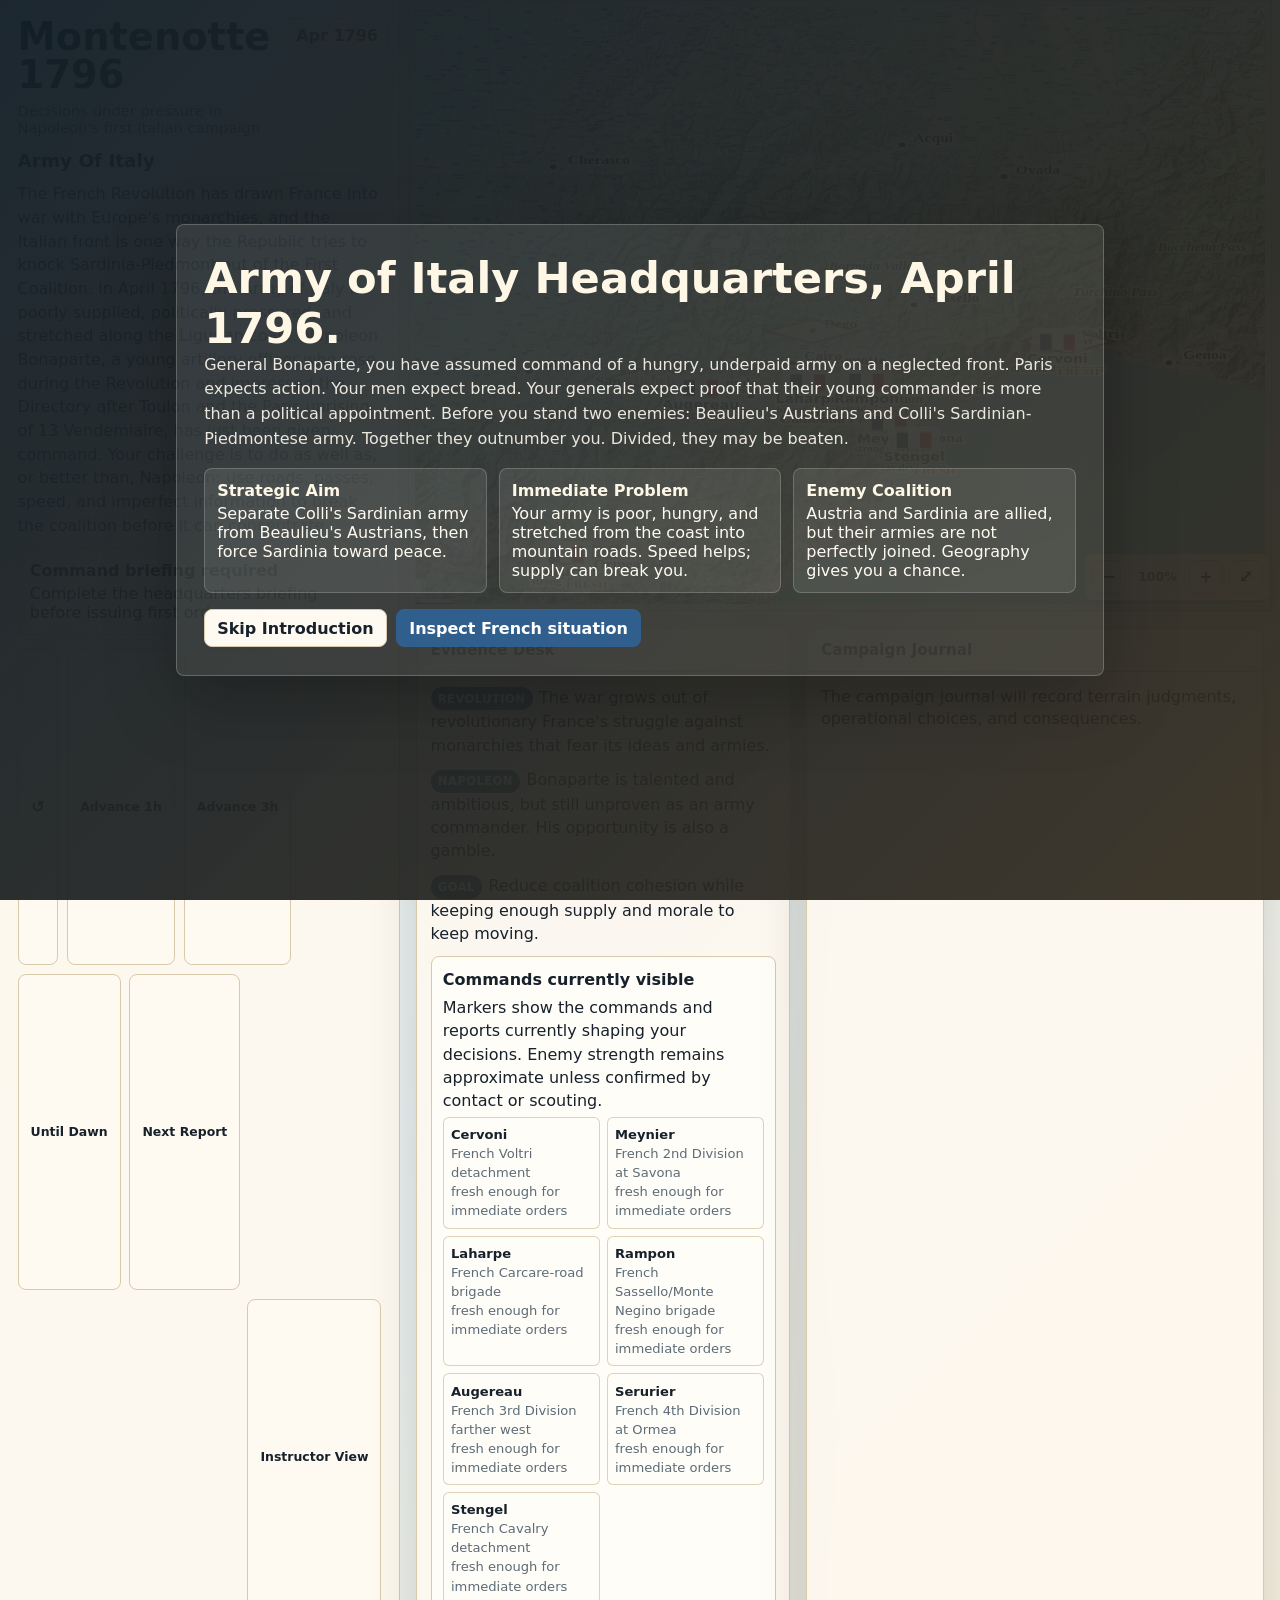
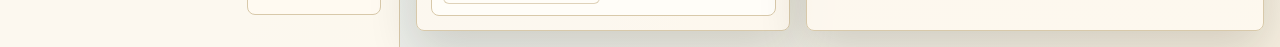
==== commit 8585b536: "Improve command uncertainty gameplay" ====
--- a/outputs/montenotte-prototype.html
+++ b/outputs/montenotte-prototype.html
@@ -38,7 +38,7 @@
     .app {
       min-height: 100vh;
       display: grid;
-      grid-template-columns: minmax(18rem, 28rem) minmax(28rem, 1fr);
+      grid-template-columns: minmax(18rem, 25rem) minmax(32rem, 1fr);
     }
 
     .left {
@@ -186,6 +186,32 @@
       line-height: 1.35;
     }
 
+    .order-sheet {
+      display: grid;
+      gap: .4rem;
+      border-top: 1px solid rgba(216, 201, 170, .7);
+      margin-top: .1rem;
+      padding-top: .45rem;
+    }
+
+    .order-sheet dl {
+      display: grid;
+      grid-template-columns: 5.6rem 1fr;
+      gap: .22rem .55rem;
+      margin: 0;
+      font-size: .8rem;
+    }
+
+    .order-sheet dt {
+      color: #66747f;
+      font-weight: 850;
+    }
+
+    .order-sheet dd {
+      margin: 0;
+      color: #283946;
+    }
+
     .footer-actions {
       display: flex;
       gap: .55rem;
@@ -194,6 +220,13 @@
 
     .debug-toggle {
       margin-left: auto;
+      font-size: .78rem;
+      background: #fffdf8;
+    }
+
+    .time-button {
+      min-height: 2.2rem;
+      padding: .45rem .6rem;
       font-size: .78rem;
       background: #fffdf8;
     }
@@ -224,7 +257,7 @@
 
     .main {
       display: grid;
-      grid-template-rows: minmax(22rem, 54vh) 1fr;
+      grid-template-rows: minmax(26rem, 68vh) 1fr;
       min-width: 0;
     }
 
@@ -517,6 +550,41 @@
       color: #52606b;
       font-size: .76rem;
       line-height: 1.3;
+    }
+
+    .report.stale {
+      opacity: .58;
+    }
+
+    .report.rumour text {
+      font-style: italic;
+    }
+
+    .unit-fatigue {
+      fill: #6c4d1d;
+      font-size: calc(1.45px * var(--overlay-scale, 1));
+      font-weight: 850;
+      paint-order: stroke;
+      stroke: rgba(255, 250, 240, .9);
+      stroke-width: .45;
+    }
+
+    .historical-debrief-grid {
+      display: grid;
+      gap: .55rem;
+    }
+
+    .debrief-row {
+      display: grid;
+      grid-template-columns: 8rem 1fr 1fr;
+      gap: .55rem;
+      padding: .45rem 0;
+      border-top: 1px solid rgba(216, 201, 170, .7);
+      font-size: .88rem;
+    }
+
+    .debrief-row strong {
+      color: #2b3c49;
     }
 
     .base-map,
@@ -1087,6 +1155,10 @@
       <div class="footer-actions">
         <button class="icon-button" id="backBtn" title="Back one decision" aria-label="Back one decision">↶</button>
         <button class="icon-button" id="resetBtn" title="Restart campaign" aria-label="Restart campaign">↺</button>
+        <button class="text-button time-button" id="advanceOneBtn">Advance 1h</button>
+        <button class="text-button time-button" id="advanceThreeBtn">Advance 3h</button>
+        <button class="text-button time-button" id="advanceDawnBtn">Until Dawn</button>
+        <button class="text-button time-button" id="advanceReportBtn">Next Report</button>
         <button class="text-button primary hidden" id="debriefBtn">Debrief</button>
         <button class="text-button debug-toggle" id="debugToggleBtn" aria-pressed="false">Instructor View</button>
       </div>
@@ -2379,7 +2451,8 @@
     let movementPlans = {};
     let lastNarrativeEvent = null;
     const savedMapKey = "montenottePrototypeMapRepairsV1";
-    const routeRepairEnabled = new URLSearchParams(window.location.search).get("repair") === "1";
+    const urlParams = new URLSearchParams(window.location.search);
+    const routeRepairEnabled = urlParams.get("dev") === "1" || urlParams.get("repair") === "1";
 
     const els = {
       dateChip: document.getElementById("dateChip"),
@@ -2392,6 +2465,10 @@
       reset: document.getElementById("resetBtn"),
       debrief: document.getElementById("debriefBtn"),
       debugToggle: document.getElementById("debugToggleBtn"),
+      advanceOne: document.getElementById("advanceOneBtn"),
+      advanceThree: document.getElementById("advanceThreeBtn"),
+      advanceDawn: document.getElementById("advanceDawnBtn"),
+      advanceReport: document.getElementById("advanceReportBtn"),
       places: document.getElementById("placeLayer"),
       routes: document.getElementById("routeLayer"),
       routeEdit: document.getElementById("routeEditLayer"),
@@ -2496,11 +2573,12 @@
     function campaignDateText(offset = state.daysElapsed) {
       const day = 10 + Math.floor(offset);
       const frac = offset - Math.floor(offset);
-      const suffix = frac >= .875 ? "night" : frac >= .66 ? "evening" : frac >= .25 ? "afternoon" : "morning";
-      return `${day} Apr ${suffix}`;
+      const hour = Math.round((6 + frac * 24) % 24);
+      return `${day} Apr ${String(hour).padStart(2, "0")}:00`;
     }
 
     function timeCostText(days) {
+      if (days < .5) return `${Math.round(days * 24)} hours`;
       if (days === .5) return "half-day";
       if (days === 1) return "one day";
       return `${days} days`;
@@ -2701,6 +2779,35 @@
 
     function reportSymbol(report) {
       return report.symbol || (report.side === "Austrian" ? "Austrian?" : report.side === "Sardinian" ? "Sardinian?" : "Enemy?");
+    }
+
+    function reportBaseAgeDays(report) {
+      if (report.updated === "today") return 0;
+      if (report.updated === "yesterday") return 1;
+      if (report.updated === "two days ago") return 2;
+      return report.stale ? 1 : 0;
+    }
+
+    function reportAgeDays(report) {
+      return reportBaseAgeDays(report) + state.daysElapsed;
+    }
+
+    function reportFreshness(report) {
+      const age = reportAgeDays(report);
+      if (age >= 2) return { label: "possibly obsolete", stale: true };
+      if (age >= 1) return { label: "last reported position", stale: true };
+      if (age >= .5) return { label: "aging report", stale: report.stale };
+      return { label: "fresh report", stale: !!report.stale };
+    }
+
+    function reportProvenance(report) {
+      const source = report.source || "unattributed report";
+      if (source === "scout") return "Scout report";
+      if (source === "local guide") return "Civilian/local guide report";
+      if (source === "officer") return "Commander report";
+      if (source === "captured dispatch") return "Captured dispatch";
+      if (source === "distant firing") return "Distant firing";
+      return source;
     }
 
     function allUnitObjects() {
@@ -3497,6 +3604,8 @@
         units[unit.id] = {
           ...unit,
           strength: unit.strength,
+          startingStrength: unit.strength,
+          fatigue: unit.fatigue || 0,
           location: { ...unit.location },
           visible: unit.visible
         };
@@ -3525,6 +3634,50 @@
       return state.intelligenceAccuracy >= 55
         ? `about ${formatNumber(rough)} men`
         : `${formatNumber(low)}-${formatNumber(high)} men?`;
+    }
+
+    function fatigueLabel(unit) {
+      const fatigue = unit.fatigue || 0;
+      if (fatigue >= 76) return "EXHAUSTED";
+      if (fatigue >= 52) return "WEARY";
+      if (fatigue >= 26) return "TIRED";
+      return "FRESH";
+    }
+
+    function fatigueSentence(unit) {
+      const label = fatigueLabel(unit);
+      if (label === "EXHAUSTED") return "exhausted; officers report straggling and slow response";
+      if (label === "WEARY") return "weary; able to fight, but marches are biting";
+      if (label === "TIRED") return "tired; still reliable if not overdriven";
+      return "fresh enough for immediate orders";
+    }
+
+    function choicePosture(choice) {
+      const label = choice.label.toLowerCase();
+      if (choice.scout || label.includes("reconnoitre")) return "Reconnaissance";
+      if (label.includes("rapid") || label.includes("rush") || label.includes("night") || label.includes("late strike")) return "Rapid march";
+      if (label.includes("defend") || label.includes("hold") || label.includes("wait")) return "Defensive posture";
+      if (label.includes("retreat") || label.includes("fall back")) return "Retreat";
+      return "Operational march";
+    }
+
+    function applyFatigueForChoice(choice, days) {
+      const movedIds = new Set((choice.unitMoves || []).map(move => move.id));
+      const posture = choicePosture(choice);
+      movedIds.forEach(id => {
+        const unit = unitState[id];
+        if (!unit || unit.side !== "french") return;
+        const routeLoad = Math.max(1, (choice.routes || []).length);
+        const base = posture === "Rapid march" ? 22 : posture === "Reconnaissance" ? 10 : posture === "Retreat" ? 16 : 14;
+        unit.fatigue = clamp((unit.fatigue || 0) + base * Math.max(.5, days) + routeLoad * 2);
+      });
+      Object.values(unitState).forEach(unit => {
+        if (unit.side === "french" && !movedIds.has(unit.id)) unit.fatigue = Math.max(0, (unit.fatigue || 0) - 6 * Math.max(.5, days));
+      });
+      const exhausted = Object.values(unitState).filter(unit => unit.side === "french" && (unit.fatigue || 0) >= 76).length;
+      const weary = Object.values(unitState).filter(unit => unit.side === "french" && (unit.fatigue || 0) >= 52).length;
+      if (exhausted) addState({ morale: -4 * exhausted, frenchConcentration: -3 * exhausted });
+      else if (weary) addState({ morale: -2, frenchConcentration: -1 });
     }
 
     function applyUnitMove(move) {
@@ -3562,17 +3715,20 @@
       Object.values(unitState).forEach(unit => {
         if (!unit.visible || unit.strength <= 0) return;
         const loc = point(unit.location);
-        const group = svgEl("g", { id: `unit-${unit.id}`, class: "unit", transform: `translate(${loc.x} ${loc.y})`, "aria-label": `${sideClass(unit)} ${unit.name}, ${visibleStrength(unit)}` });
+        const group = svgEl("g", { id: `unit-${unit.id}`, class: "unit", transform: `translate(${loc.x} ${loc.y})`, "aria-label": `${sideClass(unit)} ${unit.name}, ${visibleStrength(unit)}, ${fatigueLabel(unit)}` });
         const title = svgEl("title");
-        title.textContent = `${sideClass(unit)} ${unit.name} (${unit.role}) - ${visibleStrength(unit)}`;
+        title.textContent = `${sideClass(unit)} ${unit.name} (${unit.role}) - ${visibleStrength(unit)} - ${fatigueLabel(unit)}`;
         group.appendChild(title);
         group.appendChild(svgEl("image", { href: unit.flag, x: "-2.175", y: "-3.2", width: "4.35", height: "2.75" }));
         const name = svgEl("text", { class: "unit-name", y: ".25" });
         name.textContent = unit.name;
         const strength = svgEl("text", { class: "unit-strength historical-label", y: "2.15" });
         strength.textContent = visibleStrength(unit);
+        const fatigue = svgEl("text", { class: "unit-fatigue historical-label", y: "3.75" });
+        fatigue.textContent = unit.side === "french" ? fatigueLabel(unit) : "reported";
         group.appendChild(name);
         group.appendChild(strength);
+        group.appendChild(fatigue);
         els.units.appendChild(group);
       });
       applyOverlayScale();
@@ -3635,7 +3791,7 @@
         <div>
           <strong>${unit.name}</strong>
           <span>${sideClass(unit)} ${unit.role}</span>
-          <span>${unit.side === "french" ? "ready for orders" : "strength uncertain"}</span>
+          <span>${unit.side === "french" ? fatigueSentence(unit) : "strength and intent uncertain"}</span>
         </div>
       `).join("");
       return `
@@ -3785,14 +3941,15 @@
       els.reports.innerHTML = "";
       reportSet.forEach(report => {
         const loc = reportPoint(report);
-        const group = svgEl("g", { class: "report", "aria-label": `${report.label} ${report.location}` });
+        const freshness = reportFreshness(report);
+        const group = svgEl("g", { class: `report${freshness.stale ? " stale" : ""}${report.label.includes("rumour") ? " rumour" : ""}`, "aria-label": `${report.label} ${report.location}` });
         const marker = svgEl("path", { "data-cx": loc.x, "data-cy": loc.y });
         const title = svgEl("title");
-        title.textContent = `${report.label}: ${report.side}, ${report.estimate || "unknown strength"}, ${report.reliability} reliability`;
+        title.textContent = `${reportProvenance(report)}: ${report.side}, ${report.estimate || "unknown strength"}, ${report.reliability} reliability, ${freshness.label}`;
         marker.appendChild(title);
         group.appendChild(marker);
         const letter = svgEl("text", { x: loc.x, y: loc.y });
-        letter.textContent = reportSymbol(report);
+        letter.textContent = freshness.stale && !report.symbol ? "?" : reportSymbol(report);
         group.appendChild(letter);
         els.reports.appendChild(group);
       });
@@ -3800,12 +3957,13 @@
     }
 
     function reportHtml(report) {
-      const stale = report.stale ? " This may be wrong or outdated." : "";
-      const source = report.source ? ` Source: ${report.source}.` : "";
+      const freshness = reportFreshness(report);
+      const stale = freshness.stale ? " This may be wrong, old, or already overtaken by enemy movement." : "";
+      const source = ` Source: ${reportProvenance(report)}.`;
       return `
         <div class="report-card">
-          <strong>${report.label}: ${report.location}</strong>
-          <span>${report.side} report. Estimated strength: ${report.estimate || "unknown"}. Reliability: ${report.reliability}. Last updated: ${report.updated}.${source}</span>
+          <strong>${freshness.label}: ${report.location}</strong>
+          <span>${report.side} report. Estimated strength: ${report.estimate || "unknown"}. Reliability: ${report.reliability}. Last updated: ${report.updated}; now ${campaignDateText()}.${source}</span>
           <span>${report.note}${stale}</span>
         </div>
       `;
@@ -3910,6 +4068,8 @@
       officerComments().forEach(line => lines.push(line));
       if (state.supply < 25) lines.push(["Quartermaster's note", "Bread and shoes are becoming a campaign question. Several battalions are still moving, but not without complaint."]);
       else if (state.supply > 55) lines.push(["Quartermaster's note", "The magazines near the coast are giving the army a little breathing room. Officers warn that this security will not follow every mountain road."]);
+      const tiredFrench = Object.values(unitState).filter(unit => unit.side === "french" && (unit.fatigue || 0) >= 52);
+      if (tiredFrench.length) lines.push(["Report on marching condition", `${tiredFrench.map(unit => unit.name).slice(0, 3).join(", ")} ${tiredFrench.length === 1 ? "is" : "are"} showing serious fatigue. Rapid orders may still work, but the army will pay for them.`]);
       if (state.morale < 30) lines.push(["Report from the columns", "Several officers report exhaustion and straggling. The men still obey, but the marches are biting deeply."]);
       else if (state.morale > 58) lines.push(["Report from the columns", "The soldiers are beginning to believe the enemy can be beaten in detail. Confidence is spreading faster than the rations."]);
       if (state.alliedConcentration > 65) lines.push(["Prisoner statement", "Captured men speak of couriers moving between Austrian and Sardinian headquarters. The coalition may be trying to restore contact."]);
@@ -3961,6 +4121,15 @@
     function forcesFromChoice(choice) {
       const ids = [...new Set([...(choice.unitMoves || []).map(move => move.id), ...(choice.reveal || [])])];
       return ids.map(id => unitState[id]?.name || id).filter(Boolean).join(", ") || "advance guards and reported enemy detachments";
+    }
+
+    function frenchForcesFromChoice(choice) {
+      const ids = [...new Set((choice.unitMoves || []).map(move => move.id))];
+      const names = ids
+        .map(id => unitState[id])
+        .filter(unit => unit?.side === "french")
+        .map(unit => unit.name);
+      return names.join(", ") || "available French columns";
     }
 
     function lossesFromCasualties(casualties = []) {
@@ -4222,13 +4391,59 @@
 
     function campaignReports() {
       const reports = [
-        { side: "Austrian", label: state.austrianThreat > 55 ? "reported Austrian pressure" : "Austrian force falling back", location: state.austrianThreat > 55 ? "Dego" : "Acqui", estimate: state.intelligenceAccuracy > 52 ? "several thousand" : "uncertain strength", reliability: state.intelligenceAccuracy > 50 ? "medium" : "low", updated: "today", note: state.austrianThreat > 55 ? "Austrian forces may restore contact if not checked." : "Austrian movement appears east or northeast of Dego.", stale: state.intelligenceAccuracy < 35 },
-        { side: "Sardinian", label: state.sardinianPressure > 50 ? "Sardinian line under pressure" : "reported Sardinian force", location: state.sardinianPressure > 50 ? "Mondovi" : "Ceva", estimate: state.intelligenceAccuracy > 55 ? "large but stretched" : "uncertain", reliability: state.intelligenceAccuracy > 45 ? "medium" : "low", updated: state.intelligenceAccuracy > 40 ? "today" : "yesterday", note: state.sardinianPressure > 50 ? "Political pressure on Turin is rising." : "Colli may still be able to coordinate with Austria.", stale: state.intelligenceAccuracy < 38 }
+        { side: "Austrian", label: state.austrianThreat > 55 ? "reported Austrian pressure" : "Austrian force falling back", location: state.austrianThreat > 55 ? "Dego" : "Acqui", estimate: state.intelligenceAccuracy > 52 ? "several thousand" : "uncertain strength", reliability: state.intelligenceAccuracy > 50 ? "medium" : "low", updated: "today", source: state.intelligenceAccuracy > 55 ? "scout" : "distant firing", note: state.austrianThreat > 55 ? "Austrian forces may restore contact if not checked." : "Austrian movement appears east or northeast of Dego.", stale: state.intelligenceAccuracy < 35 },
+        { side: "Sardinian", label: state.sardinianPressure > 50 ? "Sardinian line under pressure" : "reported Sardinian force", location: state.sardinianPressure > 50 ? "Mondovi" : "Ceva", estimate: state.intelligenceAccuracy > 55 ? "large but stretched" : "uncertain", reliability: state.intelligenceAccuracy > 45 ? "medium" : "low", updated: state.intelligenceAccuracy > 40 ? "today" : "yesterday", source: state.intelligenceAccuracy > 50 ? "captured dispatch" : "local guide", note: state.sardinianPressure > 50 ? "Political pressure on Turin is rising." : "Colli may still be able to coordinate with Austria.", stale: state.intelligenceAccuracy < 38 }
       ];
       if (state.alliedConcentration >= 62) {
-        reports.push({ side: "Austrian", label: "coalition contact danger", location: "Carcare", estimate: "two allied forces nearing contact", reliability: "medium", updated: "today", note: "If French divisions are dispersed, a counterstroke is possible.", stale: false, symbol: "Contact?" });
+        reports.push({ side: "Austrian", label: "coalition contact danger", location: "Carcare", estimate: "two allied forces nearing contact", reliability: "medium", updated: "today", source: "captured dispatch", note: "If French divisions are dispersed, a counterstroke is possible.", stale: false, symbol: "Contact?" });
       }
       return reports;
+    }
+
+    const enemyCommandDoctrine = {
+      beaulieu: "Beaulieu seeks to protect Austrian communications and reacts strongly to French attention around Voltri, Genoa, or Dego.",
+      colli: "Colli protects Piedmont first. He cooperates with Austria, but retreats if the road to Turin appears endangered.",
+      argenteau: "Argenteau attacks if the French center looks weak and withdraws if isolation threatens."
+    };
+
+    function enemyPlanFromState() {
+      if (state.frenchConcentration <= 32 && state.alliedConcentration >= 52) {
+        return {
+          title: "Argenteau tests the French center",
+          side: "austrian",
+          location: "Montenotte",
+          route: ["acquiToDego", "montenotteToDego"],
+          reveal: ["argenteau"],
+          moves: [{ id: "argenteau", to: { place: "Montenotte", dx: 1.4, dy: -1.1 } }],
+          text: "Argenteau appears to have interpreted the French dispersal as an opening. Reports place Austrian troops probing toward Montenotte and Carcare.",
+          responseHint: enemyCommandDoctrine.argenteau
+        };
+      }
+      if (state.sardinianPressure >= 58 && state.austrianThreat > 44) {
+        return {
+          title: "Colli begins protecting the Turin road",
+          side: "piedmont",
+          location: "Ceva",
+          route: ["millesimoToCeva", "cevaToMondovi"],
+          reveal: ["colli"],
+          moves: [{ id: "colli", to: { place: "Mondovi", dx: 1.6, dy: -1.4 } }],
+          text: "Sardinian reports suggest Colli is less interested in a dramatic counterattack than preserving the road toward Turin.",
+          responseHint: enemyCommandDoctrine.colli
+        };
+      }
+      if (state.austrianThreat >= 62) {
+        return {
+          title: "Beaulieu tries to restore Austrian contact",
+          side: "austrian",
+          location: "Dego",
+          route: ["ovadaToDego", "acquiToDego"],
+          reveal: ["beaulieu", "vukassovich"],
+          moves: [{ id: "vukassovich", to: { place: "Dego", dx: 2.4, dy: .8 } }],
+          text: "Austrian movement is reported from the northeast. Beaulieu appears to be trying to rejoin the operational front rather than merely threaten the coast.",
+          responseHint: enemyCommandDoctrine.beaulieu
+        };
+      }
+      return null;
     }
 
     function generatedChoices() {
@@ -4356,11 +4571,14 @@
 
     function makeCampaignTurn() {
       const highDanger = state.alliedConcentration >= 62;
+      const enemyPlan = enemyPlanFromState();
       return {
         date: campaignDateText(),
-        title: highDanger ? "Allied Concentration Danger" : "Campaign Continues",
+        title: highDanger ? "Allied Concentration Danger" : enemyPlan ? "Enemy Intentions Shift" : "Campaign Continues",
         brief: highDanger
           ? "Reports suggest Austrian and Sardinian forces may be restoring contact. French concentration, supply, and morale now decide whether the army can keep operating inland."
+          : enemyPlan
+            ? "Enemy commanders are reacting to your orders. The reports are imperfect, but they no longer describe a passive coalition."
           : "The campaign has not yet reached a decision. Each day lets the French exploit roads and passes, but it also lets the Allies react.",
         enemyEvent: highDanger ? {
           title: "Coalition columns seek contact",
@@ -4375,7 +4593,7 @@
           ],
           text: "Allied movement is no longer just rumour. Austrian and Sardinian forces are trying to make the French central position untenable.",
           responseHint: "If French concentration, morale, or supply is weak, this can become a campaign-ending counterstroke."
-        } : null,
+        } : enemyPlan,
         reports: campaignReports(),
         choices: generatedChoices()
       };
@@ -4425,6 +4643,44 @@
       renderMeters();
     }
 
+    function choiceDestination(choice) {
+      const firstMove = (choice.unitMoves || []).find(move => unitState[move.id]?.side === "french") || choice.unitMoves?.[0];
+      if (firstMove?.to?.place) return locations[firstMove.to.place]?.label || firstMove.to.place;
+      if (choice.map?.reports?.length) return choice.map.reports.join(" / ");
+      return "central roads";
+    }
+
+    function choiceAuthority(choice) {
+      const label = choice.label.toLowerCase();
+      if (label.includes("defend") || label.includes("hold")) return "Hold unless enemy presses hard";
+      if (label.includes("reconnoitre")) return "Observe; avoid general action";
+      if (label.includes("retreat") || label.includes("fall back")) return "Withdraw in order";
+      if (label.includes("counterstroke") || label.includes("attack") || label.includes("strike")) return "Attack if local advantage appears";
+      return "Engage only if road objective requires it";
+    }
+
+    function orderDelayText(choice) {
+      const moved = (choice.unitMoves || []).filter(move => unitState[move.id]?.side === "french").length;
+      const routeLoad = Math.max(1, (choice.routes || []).length);
+      const hours = Math.max(1, Math.round(moved * .75 + routeLoad * .5));
+      return `${hours}h courier and staff friction`;
+    }
+
+    function orderSheetHtml(choice) {
+      return `
+        <div class="order-sheet" aria-label="Order sheet">
+          <dl>
+            <dt>To</dt><dd>${frenchForcesFromChoice(choice)}</dd>
+            <dt>Route</dt><dd>${(choice.routes || []).join(" -> ") || "road not specified"}</dd>
+            <dt>Destination</dt><dd>${choiceDestination(choice)}</dd>
+            <dt>Posture</dt><dd>${choicePosture(choice)}</dd>
+            <dt>Authority</dt><dd>${choiceAuthority(choice)}</dd>
+            <dt>Delay</dt><dd>${orderDelayText(choice)}</dd>
+          </dl>
+        </div>
+      `;
+    }
+
     function renderTurn() {
       if (turnIndex >= activeTurns.length) activeTurns = [makeCampaignTurn()];
 
@@ -4461,10 +4717,49 @@
       turn.choices.forEach(choice => {
         const button = document.createElement("button");
         button.className = "choice";
-        button.innerHTML = `<strong>${choice.label}</strong><span>${choice.rationale}</span><small>Time required: ${timeCostText(choiceTimeCost(choice))}. Consequences will be reported by dispatch.</small>`;
+        button.innerHTML = `<strong>${choice.label}</strong><span>${choice.rationale}</span>${orderSheetHtml(choice)}<small>Estimated execution time: ${timeCostText(choiceTimeCost(choice))}. Dispatch reports will describe the consequences.</small>`;
         button.addEventListener("click", () => chooseOperational(choice));
         els.choices.appendChild(button);
       });
+    }
+
+    function advanceCampaignTime(hours, mode = "time") {
+      if (phase === "intro" || phase === "final") return;
+      const days = hours / 24;
+      const before = { ...state };
+      addState({
+        daysElapsed: days,
+        alliedConcentration: Math.max(1, Math.round(hours / 3)),
+        austrianThreat: hours >= 6 ? 2 : 1,
+        intelligenceAccuracy: mode === "report" ? 3 : -Math.max(1, Math.round(hours / 6)),
+        politicalPressure: hours >= 6 ? 2 : 0
+      });
+      Object.values(unitState).forEach(unit => {
+        if (unit.side === "french") unit.fatigue = Math.max(0, (unit.fatigue || 0) - Math.round(hours / 3));
+      });
+      lastNarrativeEvent = mode === "report"
+        ? { title: "Report Arrives", body: "Headquarters waits until another courier arrives. The new report clarifies one question while making yesterday's map less trustworthy." }
+        : { title: "Time Passes", body: `${hours} hours pass at headquarters. Couriers move, enemy commanders react, and older reports become less certain.` };
+      lastChoiceLesson = "No new operational order was issued. Waiting can rest tired columns, but it also gives the coalition time to interpret French intentions.";
+      history.push({
+        type: "time",
+        title: campaignDateText(before.daysElapsed),
+        label: mode === "report" ? "Advance until next report" : `Advance ${hours}h`,
+        result: lastChoiceLesson,
+        before
+      });
+      activeTurns = [makeCampaignTurn()];
+      turnIndex = 0;
+      phase = "decision";
+      renderJournal();
+      renderTurn();
+    }
+
+    function advanceUntilDawn() {
+      const frac = state.daysElapsed - Math.floor(state.daysElapsed);
+      const currentHour = (6 + frac * 24) % 24;
+      const hours = currentHour < 6 ? 6 - currentHour : 30 - currentHour;
+      advanceCampaignTime(Math.max(1, Math.round(hours)), "dawn");
     }
 
     function effectSummary(delta) {
@@ -4521,6 +4816,7 @@
         state.morale = clamp(state.morale - 2);
       }
       const alliedReaction = applyAlliedReaction(choice, days);
+      applyFatigueForChoice(choice, days);
       lastNarrativeEvent = chooseNarrativeEvent(choice);
       applyMovementPlansToChoice(choice);
 
@@ -4607,7 +4903,60 @@
       `;
     }
 
+    function lossTotals() {
+      return Object.values(unitState).reduce((totals, unit) => {
+        const lost = Math.max(0, (unit.startingStrength || unit.strength) - unit.strength);
+        if (unit.side === "french") totals.french += lost;
+        else totals.allied += lost;
+        return totals;
+      }, { french: 0, allied: 0 });
+    }
+
+    function armyConditionText() {
+      const french = Object.values(unitState).filter(unit => unit.side === "french");
+      const averageFatigue = french.reduce((sum, unit) => sum + (unit.fatigue || 0), 0) / Math.max(1, french.length);
+      if (averageFatigue >= 65 || state.morale <= 22) return "dangerously worn";
+      if (averageFatigue >= 42 || state.supply <= 28) return "strained";
+      if (averageFatigue <= 24 && state.morale >= 45) return "good";
+      return "usable but tired";
+    }
+
+    function campaignScore(result) {
+      const losses = lossTotals();
+      let score = result?.type === "victory" ? 62 : result?.type === "defeat" ? 22 : 42;
+      if (state.coalitionCohesion <= 30) score += 12;
+      if (state.sardinianPressure >= 68) score += 10;
+      if (state.austrianThreat <= 34) score += 8;
+      if (state.daysElapsed <= 4) score += 8;
+      if (losses.french <= 3000) score += 8;
+      if (armyConditionText() === "good") score += 6;
+      if (state.alliedConcentration >= 70) score -= 12;
+      if (losses.french >= 7000) score -= 10;
+      if (state.supply <= 20 || state.morale <= 20) score -= 10;
+      return Math.max(0, Math.min(100, Math.round(score)));
+    }
+
+    function historicalDebriefHtml(result) {
+      const losses = lossTotals();
+      const score = campaignScore(result);
+      const rating = score >= 85 ? "Decisive Victory" : score >= 68 ? "Strong Campaign" : score >= 50 ? "Limited Success" : score >= 32 ? "Pyrrhic Or Stalled Result" : "Campaign Failure";
+      return `
+        <div class="terrain-note">
+          <strong>Historical Debrief</strong>
+          <div class="historical-debrief-grid">
+            <div class="debrief-row"><strong>Political result</strong><span>Historical: Sardinia moved toward peace by late April.</span><span>Your run: ${result?.type === "victory" ? "Sardinia is operationally separated from Austria." : "The coalition remains dangerous or the French army has failed."}</span></div>
+            <div class="debrief-row"><strong>Time</strong><span>Historical: roughly 18 days to force the armistice logic.</span><span>Your run: ${state.daysElapsed.toFixed(1).replace(".0", "")} campaign days elapsed.</span></div>
+            <div class="debrief-row"><strong>French losses</strong><span>Historical comparison point: about 6,000 campaign losses.</span><span>Your run: about ${formatNumber(losses.french)} recorded losses.</span></div>
+            <div class="debrief-row"><strong>Allied losses</strong><span>Historical comparison point: heavy Allied losses and prisoners across the campaign.</span><span>Your run: about ${formatNumber(losses.allied)} recorded losses.</span></div>
+            <div class="debrief-row"><strong>Army condition</strong><span>Historical problem: speed worked only because the army kept moving.</span><span>Your army is ${armyConditionText()}.</span></div>
+          </div>
+          <span><b>Rating:</b> ${score} — ${rating}</span>
+        </div>
+      `;
+    }
+
     function renderFinal(result = finalOutcome || campaignOutcome()) {
+      phase = "final";
       result = result || {
         title: "Campaign Unresolved",
         military: "The campaign remains undecided. The French army is still operating, but no coalition-level decision has occurred.",
@@ -4625,6 +4974,7 @@
         <div class="terrain-note"><strong>Geography lesson</strong><span>${result.lesson}</span></div>
         <div class="terrain-note"><strong>Historical comparison</strong><span>${result.comparison}</span></div>
         <div class="terrain-note"><strong>What your run shows</strong><span>${result.diagnosis}</span></div>
+        ${historicalDebriefHtml(result)}
         <div class="terrain-note"><strong>Campaign badges</strong><div class="badge-row">${campaignBadges(result).map(([name, note]) => `<span class="campaign-badge" title="${note}">${name}</span>`).join("")}</div></div>
       `;
       renderMeters();
@@ -4645,6 +4995,7 @@
       lastChoiceLesson = "";
       lastCasualtyReport = "";
       lastBattleReport = null;
+      lastNarrativeEvent = null;
       finalOutcome = null;
       briefingIndex = 0;
       mapReviewed = false;
@@ -4659,6 +5010,10 @@
 
     els.back.addEventListener("click", back);
     els.reset.addEventListener("click", reset);
+    els.advanceOne.addEventListener("click", () => advanceCampaignTime(1));
+    els.advanceThree.addEventListener("click", () => advanceCampaignTime(3));
+    els.advanceDawn.addEventListener("click", advanceUntilDawn);
+    els.advanceReport.addEventListener("click", () => advanceCampaignTime(2, "report"));
     els.briefingSkip.addEventListener("click", skipBriefing);
     els.briefingNext.addEventListener("click", advanceBriefing);
     els.briefingInspect.addEventListener("click", inspectBriefingMap);
@@ -4763,7 +5118,12 @@
     populateLocationRepairCatalog();
     populateReportRepairCatalog();
     populateMovementRepairCatalog();
-    els.routeRepairToggle.classList.remove("hidden");
+    if (routeRepairEnabled) {
+      els.routeRepairToggle.classList.remove("hidden");
+      if (urlParams.get("dev") === "1") document.body.classList.add("debug-mode");
+    } else {
+      els.routeRepairToggle.classList.add("hidden");
+    }
     drawMapOverlay();
     renderIntro();
     renderBriefing();
